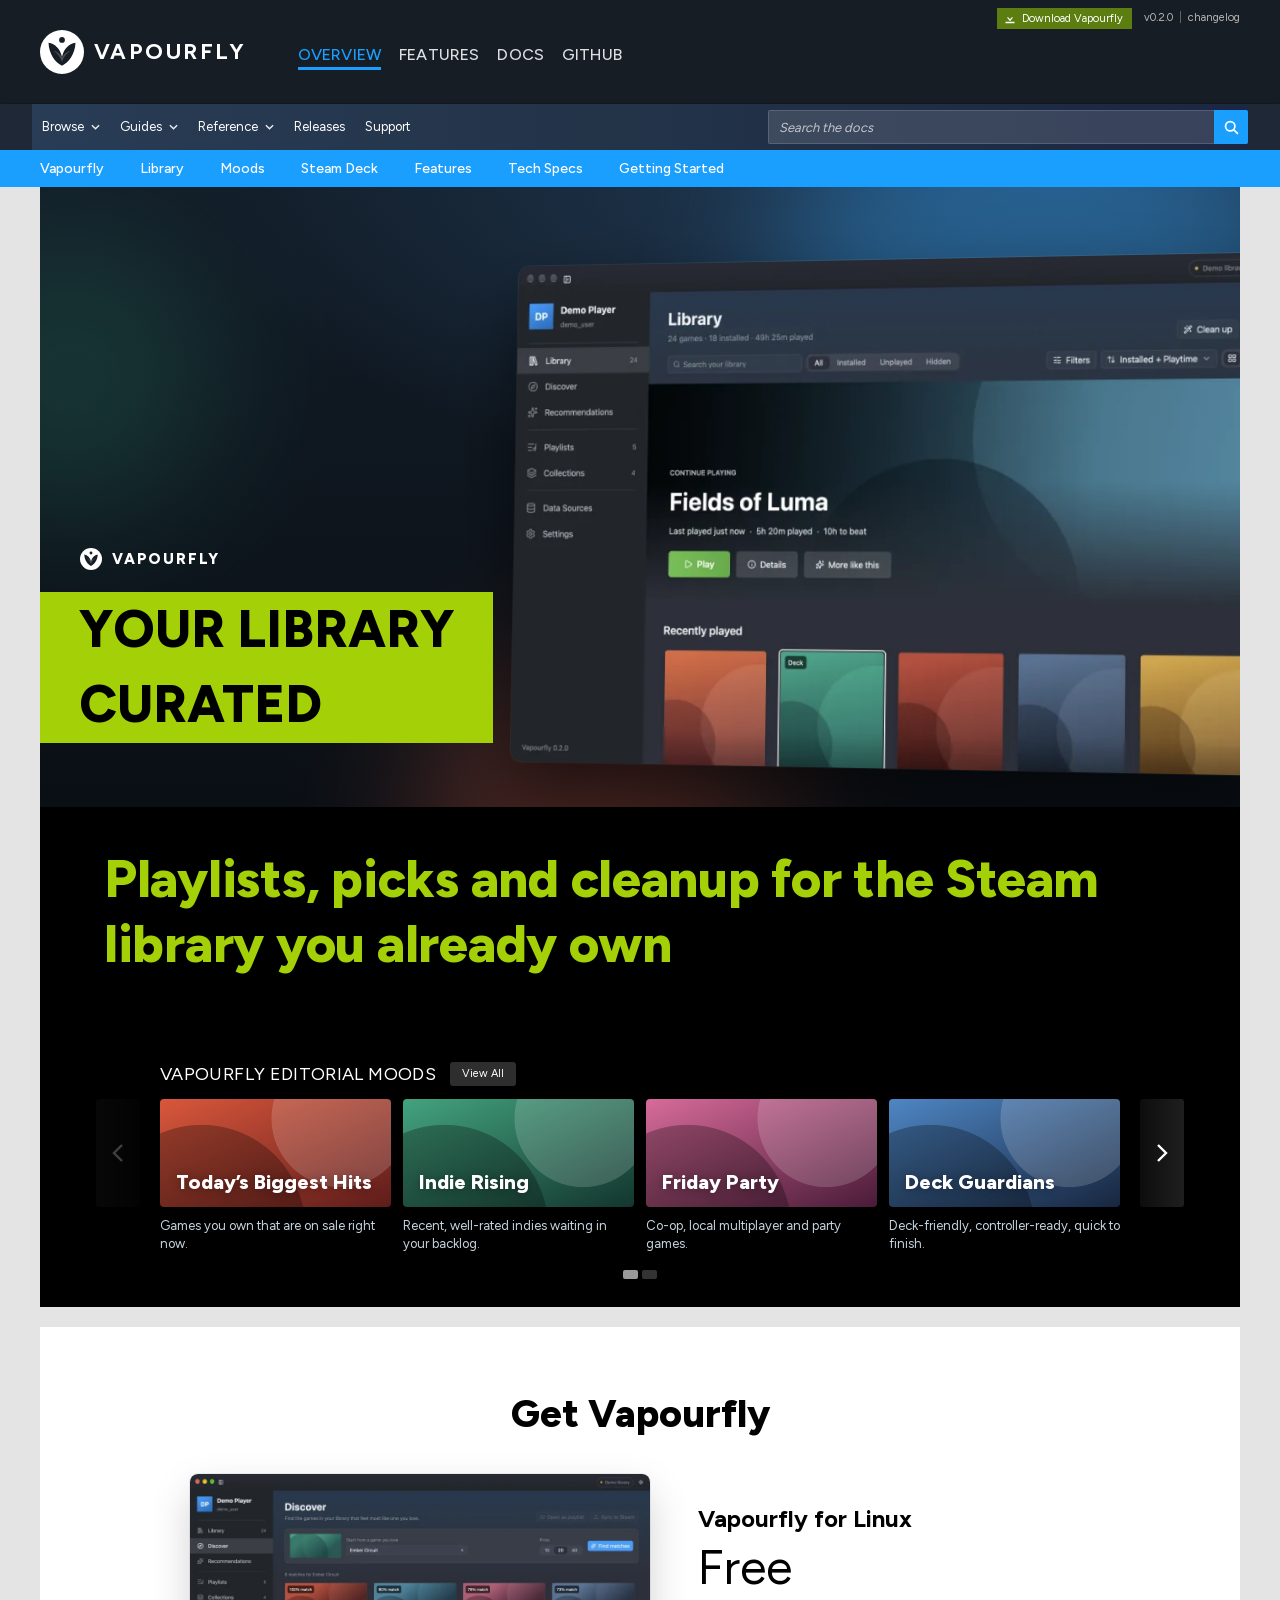
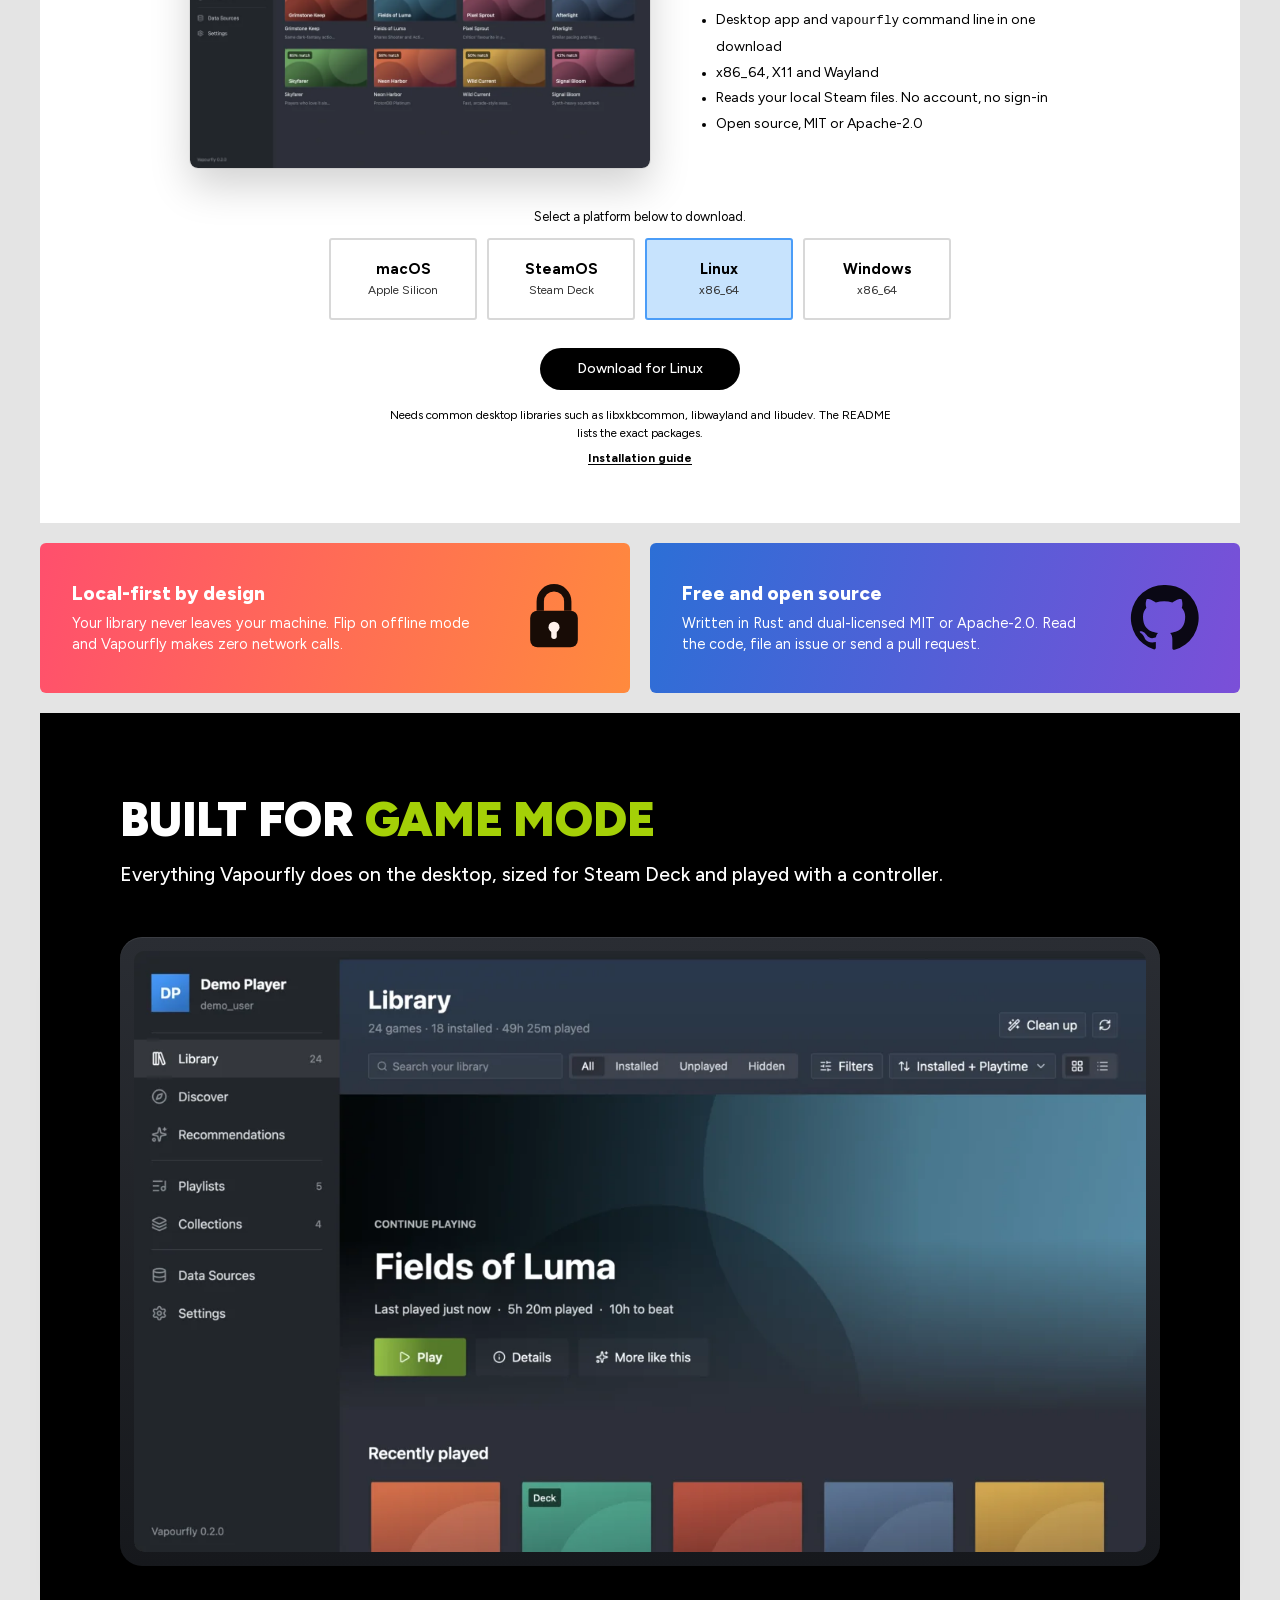
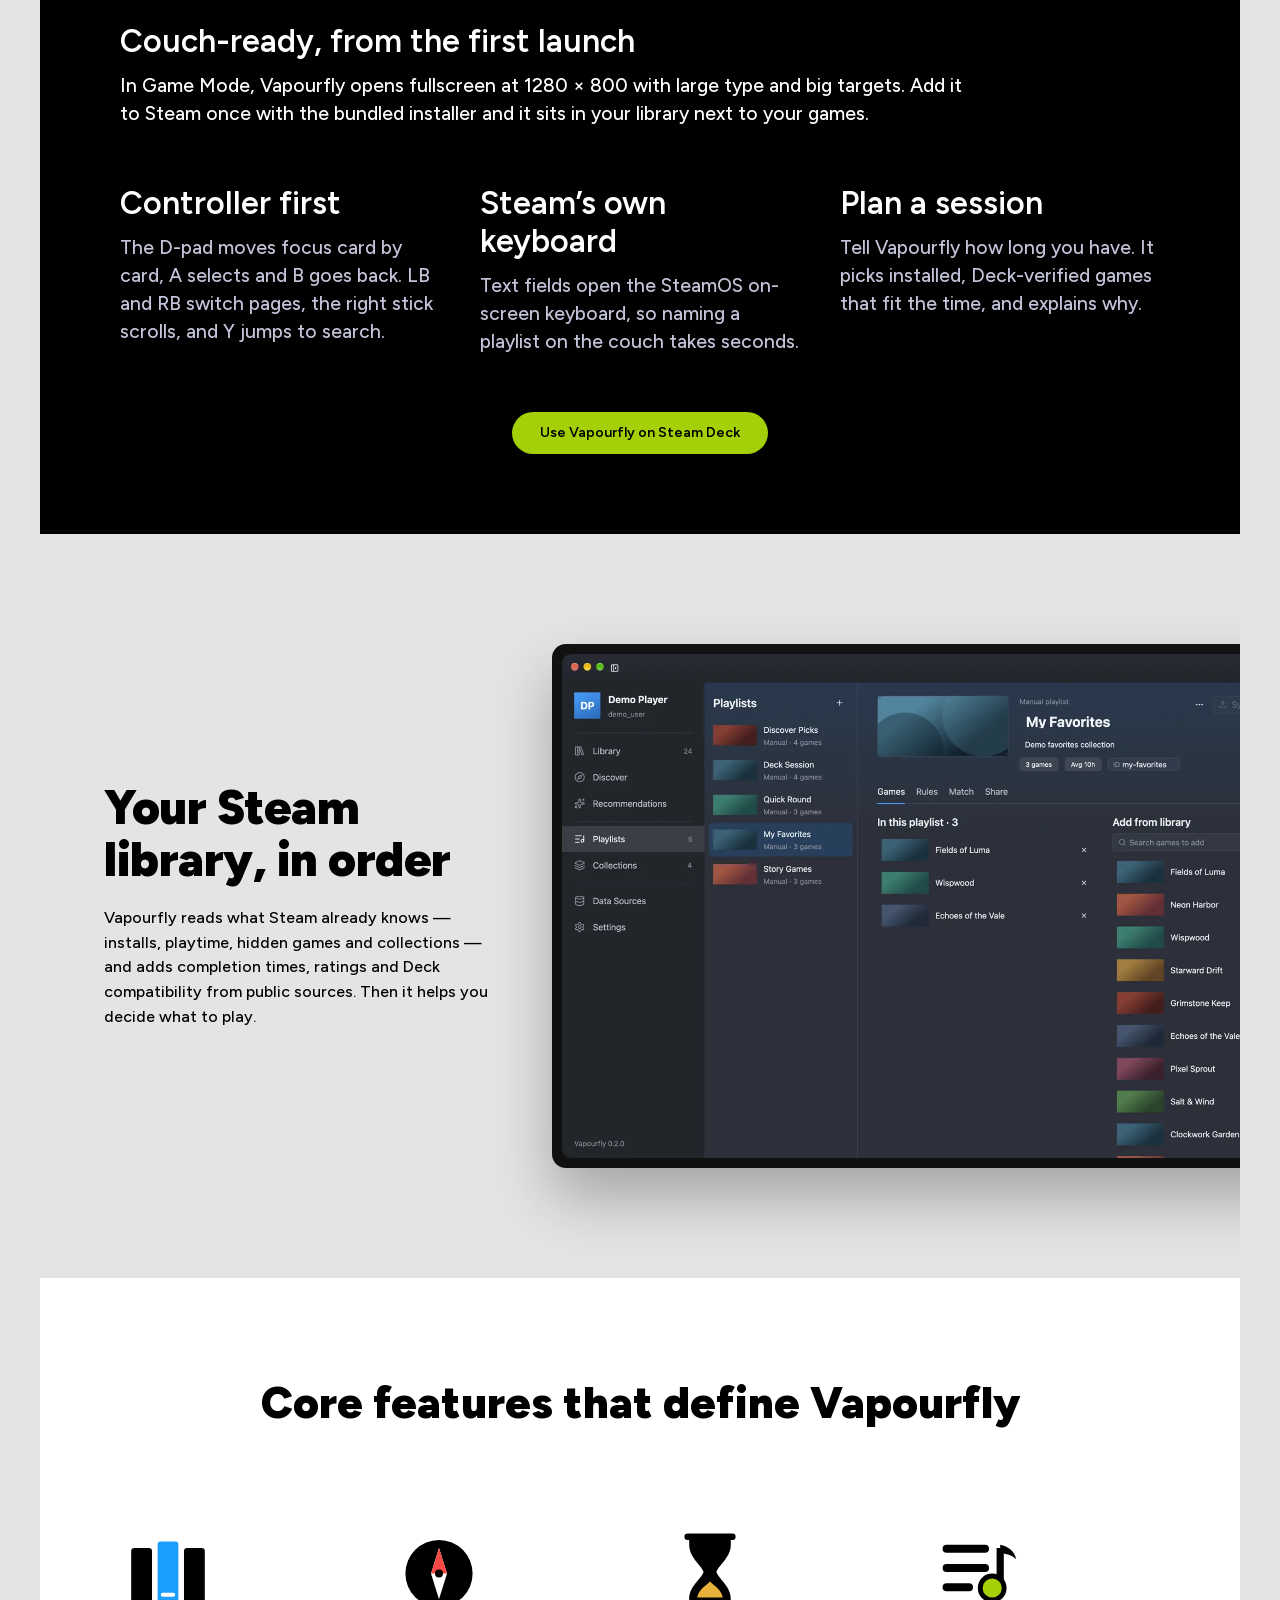
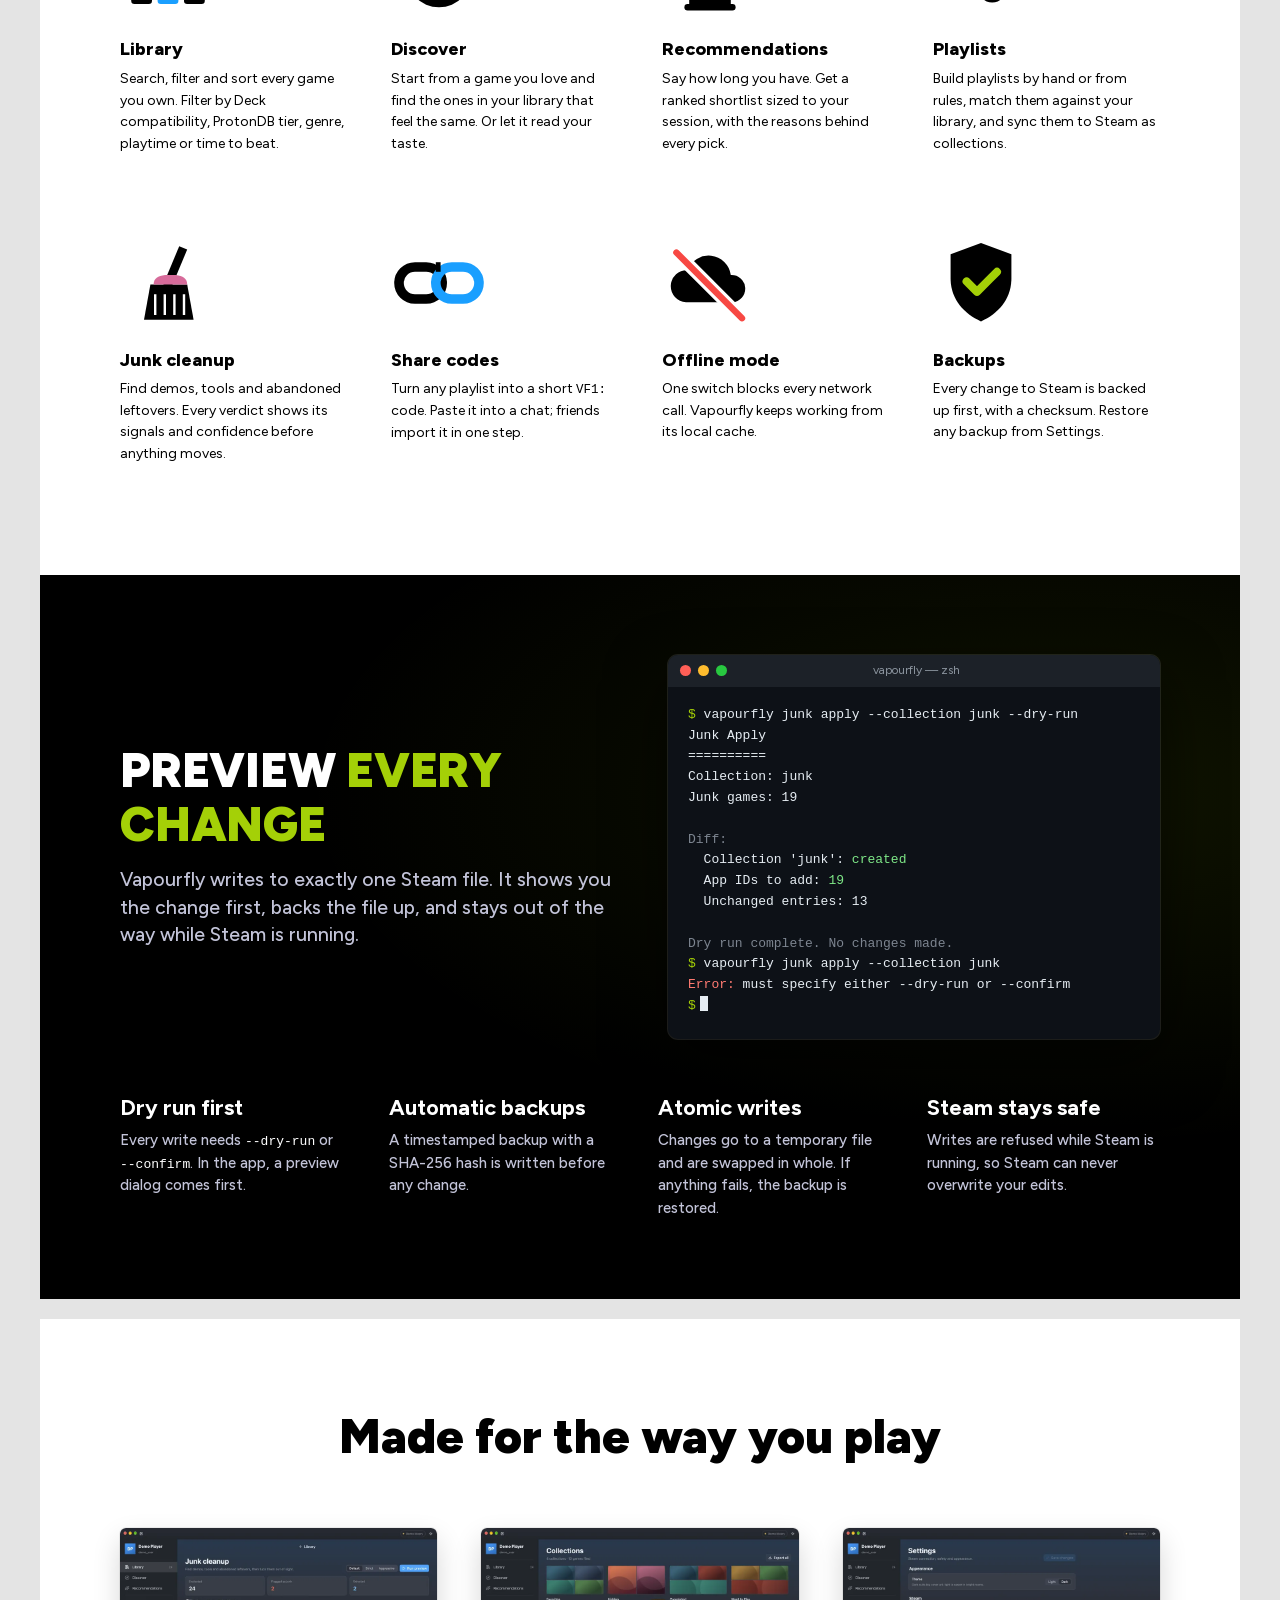
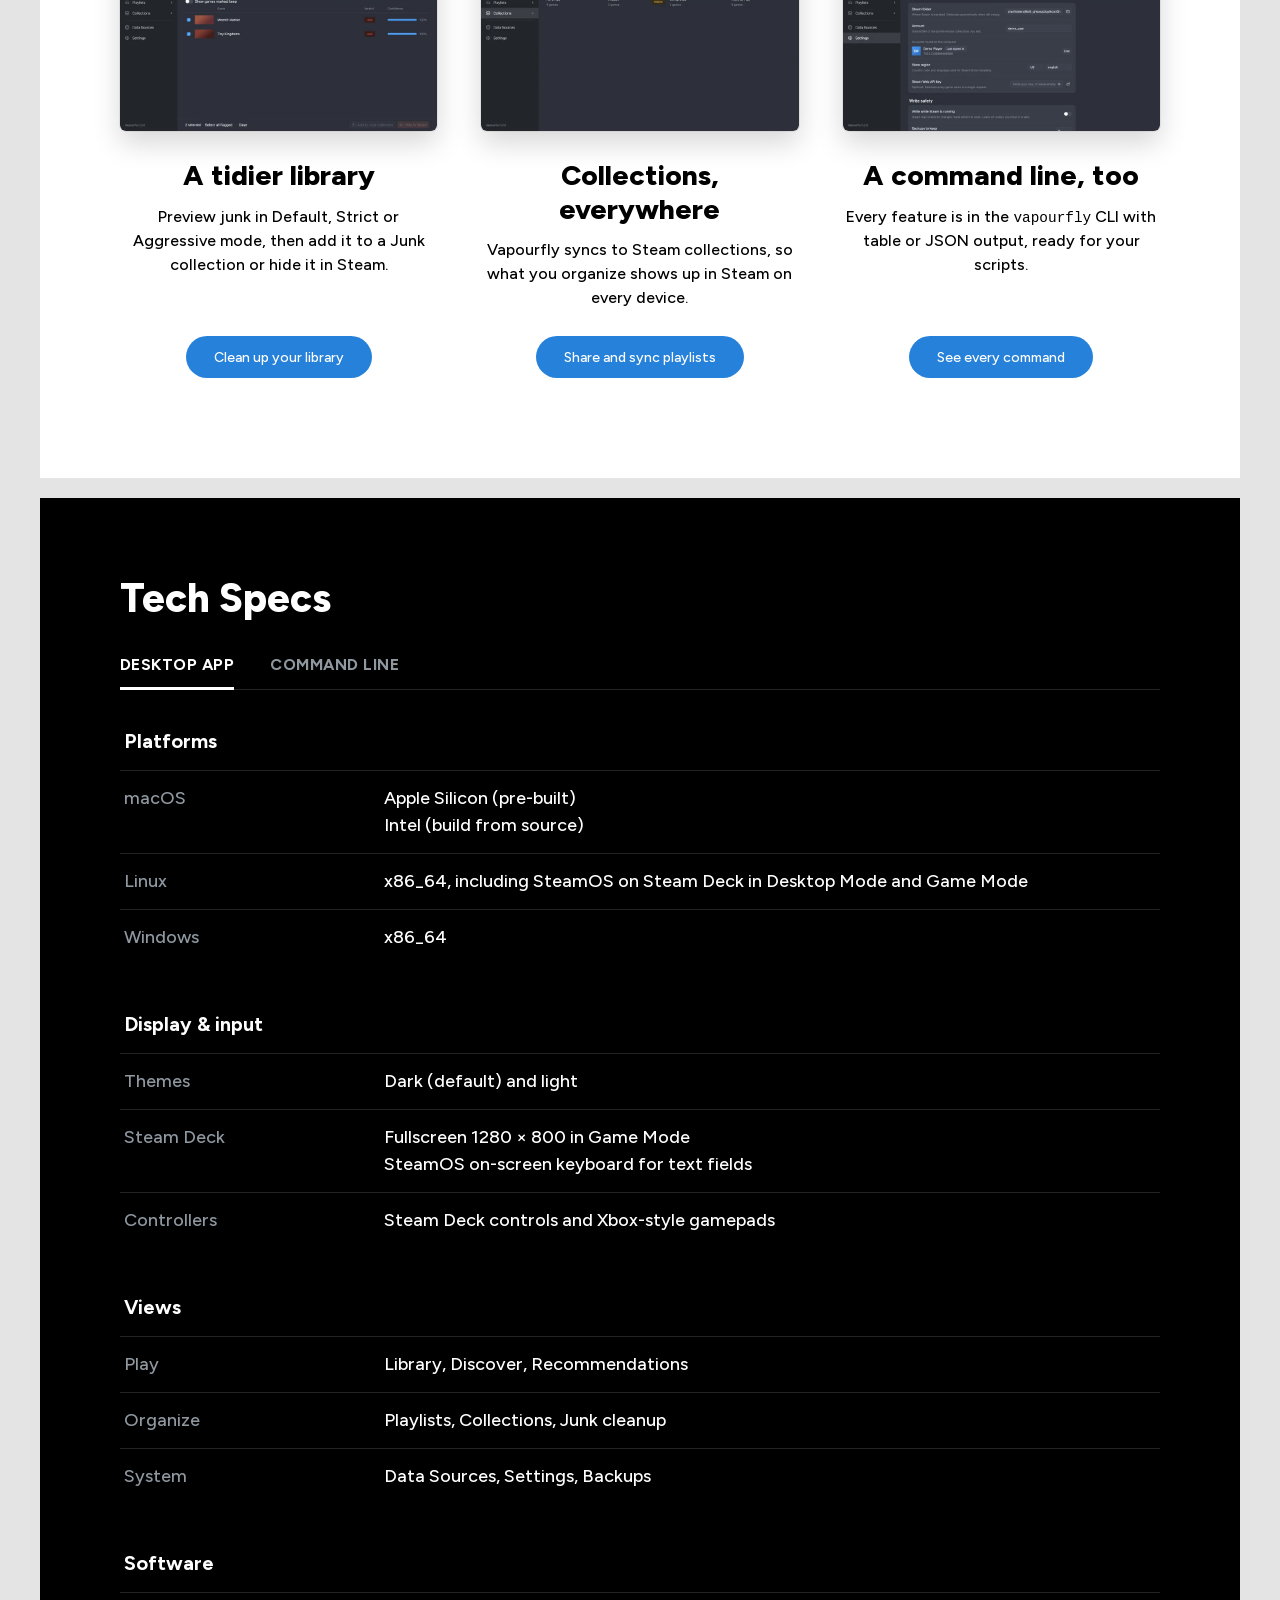
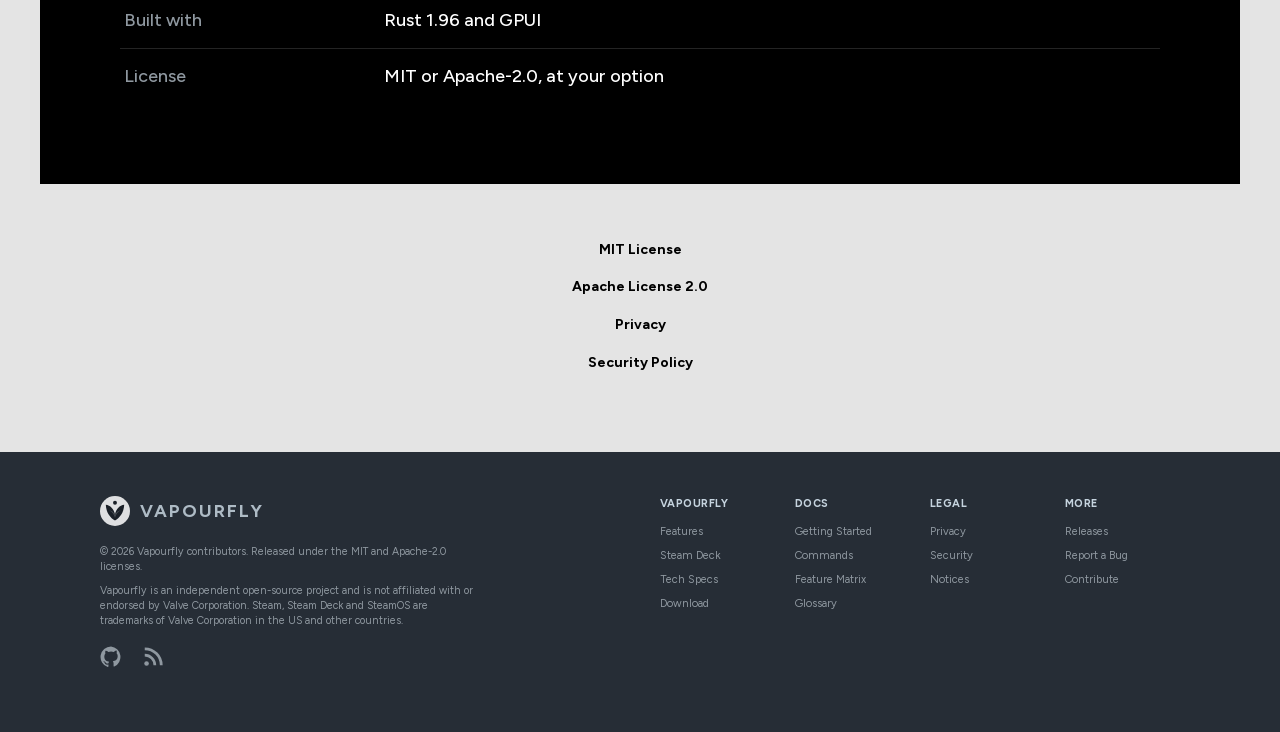
==== site/index.html @ 3752fc65 "feat(site): add GitHub Pages product website A single-page site in site/ modeled on Valve's Steam ha" ====
<!doctype html>
<html lang="en">
<head>
  <meta charset="utf-8">
  <meta name="viewport" content="width=device-width, initial-scale=1">
  <title>Vapourfly — Your Steam library, curated</title>
  <meta name="description" content="Vapourfly is a free, open-source, local-first desktop app and CLI that organizes your Steam library like playlists. Made for desktop and Steam Deck.">
  <meta name="theme-color" content="#171d25">
  <link rel="icon" href="favicon.svg" type="image/svg+xml">
  <link rel="preload" href="assets/fonts/Figtree-latin.woff2" as="font" type="font/woff2" crossorigin>
  <link rel="stylesheet" href="assets/css/site.css">
  <meta property="og:type" content="website">
  <meta property="og:title" content="Vapourfly — Your Steam library, curated">
  <meta property="og:description" content="Playlists, recommendations and junk cleanup for the Steam library you already own. Free and open source, for desktop and Steam Deck.">
  <meta property="og:image" content="https://thedavidweng.github.io/vapourfly/assets/img/og.jpg">
  <meta name="twitter:card" content="summary_large_image">
  <script defer src="assets/js/site.js"></script>
</head>
<body>
<a class="skip" href="#main">Skip to content</a>

<!-- Global header -->
<header class="gh">
  <div class="gh__inner">
    <button class="gh__menu" type="button" aria-label="Open menu" aria-expanded="false" aria-controls="mobile-menu"><span></span><span></span><span></span></button>
    <a class="gh__logo" href="./" aria-label="Vapourfly home">
      <img src="assets/img/mark.svg" alt="" width="44" height="44">
      <span class="gh__word">VAPOURFLY</span>
    </a>
    <nav class="gh__nav" aria-label="Primary">
      <a class="is-active" href="./">Overview</a>
      <a href="#features">Features</a>
      <a href="https://github.com/thedavidweng/vapourfly/tree/main/docs">Docs</a>
      <a href="https://github.com/thedavidweng/vapourfly">GitHub</a>
    </nav>
    <div class="gh__actions">
      <a class="gh__install" href="#download"><svg viewBox="0 0 16 16" aria-hidden="true"><path d="M8 1v8.6l2.8-2.8 1 1L8 12.4 4.2 7.8l1-1L8 9.6V1h0ZM2 13h12v2H2z" fill="currentColor"/></svg>Download Vapourfly</a>
      <a class="gh__link" href="https://github.com/thedavidweng/vapourfly/releases">v0.2.0</a>
      <span class="gh__sep">|</span>
      <a class="gh__link" href="https://github.com/thedavidweng/vapourfly/blob/main/CHANGELOG.md">changelog</a>
    </div>
  </div>
</header>

<div class="mobile-menu" id="mobile-menu" hidden>
  <a href="./">Overview</a>
  <a href="#features">Features</a>
  <a href="#deck">Steam Deck</a>
  <a href="#specs">Tech Specs</a>
  <a href="https://github.com/thedavidweng/vapourfly/tree/main/docs">Docs</a>
  <a href="https://github.com/thedavidweng/vapourfly">GitHub</a>
  <a class="mobile-menu__cta" href="#download">Download Vapourfly</a>
</div>

<!-- Sticky navigation: section bar + product bar -->
<div class="sn" id="sn">
  <div class="sn__inner">
    <nav class="sn__tabs" aria-label="Sections">
      <div class="sn__tab sn__tab--drop">
        <button type="button" aria-expanded="false">Browse<svg viewBox="0 0 10 6" aria-hidden="true"><path d="M1 1l4 4 4-4" fill="none" stroke="currentColor" stroke-width="1.6"/></svg></button>
        <div class="sn__menu">
          <a href="#library">Library</a>
          <a href="#moods">Editorial Moods</a>
          <a href="#features">Core features</a>
          <a href="#safety">Write safety</a>
        </div>
      </div>
      <div class="sn__tab sn__tab--drop">
        <button type="button" aria-expanded="false">Guides<svg viewBox="0 0 10 6" aria-hidden="true"><path d="M1 1l4 4 4-4" fill="none" stroke="currentColor" stroke-width="1.6"/></svg></button>
        <div class="sn__menu">
          <a href="https://github.com/thedavidweng/vapourfly/blob/main/docs/tutorials/getting-started.md">Getting started</a>
          <a href="https://github.com/thedavidweng/vapourfly/blob/main/docs/how-to/purge-junk.md">Purge junk from your library</a>
          <a href="https://github.com/thedavidweng/vapourfly/blob/main/docs/how-to/plan-deck-session.md">Plan a Deck session</a>
          <a href="https://github.com/thedavidweng/vapourfly/blob/main/docs/how-to/share-and-sync-playlists.md">Share and sync playlists</a>
          <a href="https://github.com/thedavidweng/vapourfly/blob/main/docs/how-to/work-offline.md">Work offline</a>
          <a href="https://github.com/thedavidweng/vapourfly/blob/main/docs/how-to/back-up-and-restore.md">Back up and restore</a>
        </div>
      </div>
      <div class="sn__tab sn__tab--drop">
        <button type="button" aria-expanded="false">Reference<svg viewBox="0 0 10 6" aria-hidden="true"><path d="M1 1l4 4 4-4" fill="none" stroke="currentColor" stroke-width="1.6"/></svg></button>
        <div class="sn__menu">
          <a href="https://github.com/thedavidweng/vapourfly/blob/main/docs/reference/COMMANDS.md">Command reference</a>
          <a href="https://github.com/thedavidweng/vapourfly/blob/main/docs/reference/FEATURES.md">Feature matrix</a>
          <a href="https://github.com/thedavidweng/vapourfly/blob/main/docs/reference/STEAM_FILE_SAFETY.md">Steam file safety</a>
          <a href="https://github.com/thedavidweng/vapourfly/blob/main/docs/reference/API_SOURCES.md">Data sources</a>
          <a href="https://github.com/thedavidweng/vapourfly/blob/main/docs/reference/PRIVACY.md">Privacy</a>
        </div>
      </div>
      <a class="sn__tab" href="https://github.com/thedavidweng/vapourfly/releases">Releases</a>
      <a class="sn__tab" href="https://github.com/thedavidweng/vapourfly/issues">Support</a>
    </nav>
    <form class="sn__search" role="search" action="https://github.com/search" method="get">
      <input type="hidden" name="type" value="code">
      <input class="sn__q" type="search" name="q" placeholder="Search the docs" aria-label="Search the Vapourfly docs" data-prefix="repo:thedavidweng/vapourfly path:docs ">
      <button type="submit" aria-label="Search"><svg viewBox="0 0 20 20" aria-hidden="true"><circle cx="8.5" cy="8.5" r="5.5" fill="none" stroke="currentColor" stroke-width="2"/><path d="M12.7 12.7 17 17" stroke="currentColor" stroke-width="2" stroke-linecap="round"/></svg></button>
    </form>
  </div>
  <nav class="hb" aria-label="Vapourfly">
    <div class="hb__inner">
      <a href="#top">Vapourfly</a>
      <a href="#library">Library</a>
      <a href="#moods">Moods</a>
      <a href="#deck">Steam Deck</a>
      <a href="#features">Features</a>
      <a href="#specs">Tech Specs</a>
      <a href="https://github.com/thedavidweng/vapourfly/blob/main/docs/tutorials/getting-started.md">Getting Started</a>
    </div>
  </nav>
</div>

<main id="main" class="page">

  <!-- Hero -->
  <section class="hero" id="top" aria-labelledby="hero-title">
    <div class="hero__art" aria-hidden="true">
      <span class="hero__blob hero__blob--a"></span>
      <span class="hero__blob hero__blob--b"></span>
      <span class="hero__blob hero__blob--c"></span>
    </div>
    <figure class="hero__shot">
      <img src="assets/img/desktop-library.webp" srcset="assets/img/desktop-library-960.webp 960w, assets/img/desktop-library.webp 1440w" sizes="(max-width: 900px) 100vw, 760px" width="1440" height="921" alt="The Vapourfly Library view, with a Continue playing hero and a shelf of recently played games." fetchpriority="high">
    </figure>
    <div class="hero__copy">
      <div class="hero__badge"><img src="assets/img/mark.svg" alt="" width="22" height="22">VAPOURFLY</div>
      <h1 class="hero__title" id="hero-title"><span>YOUR LIBRARY</span><span>CURATED</span></h1>
    </div>
  </section>

  <section class="band" aria-label="Summary">
    <p class="band__line">Playlists, picks and cleanup for the Steam library you already own</p>
  </section>

  <!-- Moods carousel -->
  <section class="rail" id="moods" aria-labelledby="moods-title">
    <div class="rail__head">
      <h2 class="rail__title" id="moods-title">VAPOURFLY EDITORIAL MOODS</h2>
      <a class="rail__all" href="https://github.com/thedavidweng/vapourfly/blob/main/CONTEXT.md#editorial-mood">View All</a>
    </div>
    <div class="rail__wrap">
      <button class="rail__arrow rail__arrow--prev" type="button" aria-label="Previous moods" disabled><svg viewBox="0 0 12 20" aria-hidden="true"><path d="M10 2 2 10l8 8" fill="none" stroke="currentColor" stroke-width="2.4"/></svg></button>
      <ul class="rail__track" role="list">
        <li class="mood" style="--c1:#d9573c;--c2:#5e1c1a"><div class="mood__art"><span>Today’s Biggest Hits</span></div><p>Games you own that are on sale right now.</p></li>
        <li class="mood" style="--c1:#43a37f;--c2:#13362e"><div class="mood__art"><span>Indie Rising</span></div><p>Recent, well-rated indies waiting in your backlog.</p></li>
        <li class="mood" style="--c1:#d76b9a;--c2:#4a1b38"><div class="mood__art"><span>Friday Party</span></div><p>Co-op, local multiplayer and party games.</p></li>
        <li class="mood" style="--c1:#4e86c4;--c2:#17263f"><div class="mood__art"><span>Deck Guardians</span></div><p>Deck-friendly, controller-ready, quick to finish.</p></li>
        <li class="mood" style="--c1:#d6a13b;--c2:#4d3110"><div class="mood__art"><span>Unopened Treasures</span></div><p>Highly rated games you have never launched.</p></li>
        <li class="mood" style="--c1:#7d6bd1;--c2:#241c4f"><div class="mood__art"><span>Weekend Marathon</span></div><p>Long, acclaimed adventures for a free weekend.</p></li>
        <li class="mood" style="--c1:#5fae4a;--c2:#1b3a17"><div class="mood__art"><span>Quick Round</span></div><p>Short sessions you can start and finish tonight.</p></li>
      </ul>
      <button class="rail__arrow rail__arrow--next" type="button" aria-label="Next moods"><svg viewBox="0 0 12 20" aria-hidden="true"><path d="m2 2 8 8-8 8" fill="none" stroke="currentColor" stroke-width="2.4"/></svg></button>
    </div>
    <div class="rail__dots" aria-hidden="true"></div>
  </section>

  <!-- Download / SKU -->
  <section class="sku" id="download" aria-labelledby="sku-title">
    <h2 class="sku__title" id="sku-title">Get Vapourfly</h2>
    <div class="sku__body">
      <figure class="sku__img">
        <img src="assets/img/desktop-discover-960.webp" width="960" height="614" loading="lazy" alt="The Discover view, showing games that match a seed game with match percentages.">
      </figure>
      <div class="sku__info">
        <div class="sku__name" data-sku-name>Vapourfly for macOS</div>
        <div class="sku__price">Free</div>
        <ul class="sku__list" data-sku-list>
          <li>Desktop app and <code>vapourfly</code> command line in one download</li>
          <li>Apple Silicon build; Intel Macs build from source</li>
          <li>Reads your local Steam files. No account, no sign-in</li>
          <li>Open source, MIT or Apache-2.0</li>
        </ul>
      </div>
    </div>
    <p class="sku__prompt">Select a platform below to download.</p>
    <div class="sku__opts" role="radiogroup" aria-label="Platform">
      <button class="sku__opt is-selected" type="button" role="radio" aria-checked="true" data-sku="mac"><b>macOS</b><span>Apple Silicon</span></button>
      <button class="sku__opt" type="button" role="radio" aria-checked="false" data-sku="deck"><b>SteamOS</b><span>Steam Deck</span></button>
      <button class="sku__opt" type="button" role="radio" aria-checked="false" data-sku="linux"><b>Linux</b><span>x86_64</span></button>
      <button class="sku__opt" type="button" role="radio" aria-checked="false" data-sku="win"><b>Windows</b><span>x86_64</span></button>
    </div>
    <a class="pill pill--black" data-sku-cta href="https://github.com/thedavidweng/vapourfly/releases/latest/download/vapourfly-macos-aarch64.tar.gz">Download for macOS</a>
    <p class="sku__fine" data-sku-fine>Builds are not notarized. The first time, right-click the app and choose <b>Open</b>.</p>
    <a class="sku__more" href="https://github.com/thedavidweng/vapourfly#installation">Installation guide</a>
  </section>

  <!-- Promo cards -->
  <section class="promos" aria-label="Highlights">
    <a class="promo promo--warm" href="https://github.com/thedavidweng/vapourfly/blob/main/docs/reference/PRIVACY.md">
      <div class="promo__copy">
        <h3>Local-first by design</h3>
        <p>Your library never leaves your machine. Flip on offline mode and Vapourfly makes zero network calls.</p>
      </div>
      <svg class="promo__icon" viewBox="0 0 96 96" aria-hidden="true"><rect x="22" y="40" width="52" height="40" rx="8" fill="#000"/><path d="M33 40V30a15 15 0 0 1 30 0v10" fill="none" stroke="#000" stroke-width="8"/><circle cx="48" cy="58" r="6" fill="#fff"/><rect x="45" y="60" width="6" height="11" rx="3" fill="#fff"/></svg>
    </a>
    <a class="promo promo--cool" href="https://github.com/thedavidweng/vapourfly">
      <div class="promo__copy">
        <h3>Free and open source</h3>
        <p>Written in Rust and dual-licensed MIT or Apache-2.0. Read the code, file an issue or send a pull request.</p>
      </div>
      <svg class="promo__icon" viewBox="0 0 96 96" aria-hidden="true"><path fill="#000" d="M48 12a36 36 0 0 0-11.4 70.2c1.8.3 2.5-.8 2.5-1.7v-6.3c-10 2.2-12.2-4.3-12.2-4.3-1.6-4.2-4-5.3-4-5.3-3.3-2.2.2-2.2.2-2.2 3.6.3 5.5 3.7 5.5 3.7 3.2 5.5 8.5 3.9 10.6 3 .3-2.3 1.3-3.9 2.3-4.8-8-.9-16.4-4-16.4-17.8 0-3.9 1.4-7.1 3.7-9.7-.4-.9-1.6-4.6.4-9.5 0 0 3-1 9.9 3.7a34 34 0 0 1 18 0c6.9-4.7 9.9-3.7 9.9-3.7 2 4.9.7 8.6.4 9.5 2.3 2.6 3.7 5.8 3.7 9.7 0 13.9-8.4 16.9-16.4 17.8 1.3 1.1 2.4 3.3 2.4 6.7v9.9c0 1 .6 2.1 2.5 1.7A36 36 0 0 0 48 12Z"/></svg>
    </a>
  </section>

  <!-- Steam Deck -->
  <section class="dark deck" id="deck" aria-labelledby="deck-title">
    <h2 class="dark__title" id="deck-title">BUILT FOR <em>GAME MODE</em></h2>
    <p class="dark__sub">Everything Vapourfly does on the desktop, sized for Steam Deck and played with a controller.</p>
    <figure class="deck__screen">
      <img src="assets/img/deck-library.webp" width="1280" height="760" loading="lazy" alt="Vapourfly running at Steam Deck resolution, showing the Library view.">
    </figure>
    <div class="deck__lead">
      <h3>Couch-ready, from the first launch</h3>
      <p>In Game Mode, Vapourfly opens fullscreen at 1280&nbsp;×&nbsp;800 with large type and big targets. Add it to Steam once with the bundled installer and it sits in your library next to your games.</p>
    </div>
    <div class="deck__cols">
      <div>
        <h3>Controller first</h3>
        <p>The D-pad moves focus card by card, A selects and B goes back. LB and RB switch pages, the right stick scrolls, and Y jumps to search.</p>
      </div>
      <div>
        <h3>Steam’s own keyboard</h3>
        <p>Text fields open the SteamOS on-screen keyboard, so naming a playlist on the couch takes seconds.</p>
      </div>
      <div>
        <h3>Plan a session</h3>
        <p>Tell Vapourfly how long you have. It picks installed, Deck-verified games that fit the time, and explains why.</p>
      </div>
    </div>
    <div class="dark__cta"><a class="pill pill--accent" href="https://github.com/thedavidweng/vapourfly/blob/main/docs/how-to/use-on-steam-deck.md">Use Vapourfly on Steam Deck</a></div>
  </section>

  <!-- Library split -->
  <section class="split" id="library" aria-labelledby="library-title">
    <div class="split__copy">
      <h2 id="library-title">Your Steam library, in order</h2>
      <p>Vapourfly reads what Steam already knows — installs, playtime, hidden games and collections — and adds completion times, ratings and Deck compatibility from public sources. Then it helps you decide what to play.</p>
    </div>
    <div class="split__screen">
      <img src="assets/img/desktop-playlists.webp" width="1440" height="921" loading="lazy" alt="The Playlists editor, with games in a playlist and a list of library games to add.">
    </div>
  </section>

  <!-- Core features -->
  <section class="core" id="features" aria-labelledby="core-title">
    <h2 class="core__title" id="core-title">Core features that define Vapourfly</h2>
    <div class="core__grid">
      <article>
        <svg viewBox="0 0 120 120" aria-hidden="true"><rect x="14" y="30" width="26" height="70" rx="4" fill="#000"/><rect x="47" y="22" width="26" height="78" rx="4" fill="#1a9fff"/><rect x="80" y="30" width="26" height="70" rx="4" fill="#000"/><rect x="51" y="86" width="18" height="5" rx="2.5" fill="#fff"/></svg>
        <h3>Library</h3>
        <p>Search, filter and sort every game you own. Filter by Deck compatibility, ProtonDB tier, genre, playtime or time to beat.</p>
      </article>
      <article>
        <svg viewBox="0 0 120 120" aria-hidden="true"><circle cx="60" cy="62" r="42" fill="#000"/><path d="M60 30 70 62 60 94 50 62Z" fill="#fff"/><path d="M60 30 70 62H50Z" fill="#f74843"/><circle cx="60" cy="62" r="5" fill="#000"/></svg>
        <h3>Discover</h3>
        <p>Start from a game you love and find the ones in your library that feel the same. Or let it read your taste.</p>
      </article>
      <article>
        <svg viewBox="0 0 120 120" aria-hidden="true"><path d="M34 18h52v8c0 16-14 24-18 34 4 10 18 18 18 34v8H34v-8c0-16 14-24 18-34-4-10-18-18-18-34Z" fill="#000"/><path d="M44 92c2-10 10-14 16-20 6 6 14 10 16 20Z" fill="#e8b23a"/><rect x="28" y="12" width="64" height="8" rx="4" fill="#000"/><rect x="28" y="100" width="64" height="8" rx="4" fill="#000"/></svg>
        <h3>Recommendations</h3>
        <p>Say how long you have. Get a ranked shortlist sized to your session, with the reasons behind every pick.</p>
      </article>
      <article>
        <svg viewBox="0 0 120 120" aria-hidden="true"><rect x="12" y="26" width="58" height="10" rx="5" fill="#000"/><rect x="12" y="50" width="58" height="10" rx="5" fill="#000"/><rect x="12" y="74" width="38" height="10" rx="5" fill="#000"/><path d="M84 30v46" stroke="#000" stroke-width="9"/><path d="M84 26c10 2 18 8 20 18-6-5-12-7-20-7Z" fill="#000"/><circle cx="74" cy="80" r="15" fill="#a4d007"/><circle cx="74" cy="80" r="15" fill="none" stroke="#000" stroke-width="6"/></svg>
        <h3>Playlists</h3>
        <p>Build playlists by hand or from rules, match them against your library, and sync them to Steam as collections.</p>
      </article>
      <article>
        <svg viewBox="0 0 120 120" aria-hidden="true"><path d="M74 14 84 18 64 66 54 62Z" fill="#000"/><path d="M38 62h46l8 44H30Z" fill="#000"/><path d="M42 62c0-8 6-12 18-12h6c12 0 18 4 18 12Z" fill="#d76b9a"/><path d="M44 74v26M56 74v26M68 74v26M80 74v26" stroke="#fff" stroke-width="3"/></svg>
        <h3>Junk cleanup</h3>
        <p>Find demos, tools and abandoned leftovers. Every verdict shows its signals and confidence before anything moves.</p>
      </article>
      <article>
        <svg viewBox="0 0 120 120" aria-hidden="true"><rect x="10" y="40" width="54" height="40" rx="20" fill="none" stroke="#000" stroke-width="12"/><rect x="56" y="40" width="54" height="40" rx="20" fill="none" stroke="#1a9fff" stroke-width="12"/><path d="M62 40h-6a20 20 0 0 1 0 0" stroke="#000" stroke-width="12"/></svg>
        <h3>Share codes</h3>
        <p>Turn any playlist into a short <code>VF1:</code> code. Paste it into a chat; friends import it in one step.</p>
      </article>
      <article>
        <svg viewBox="0 0 120 120" aria-hidden="true"><path d="M30 84a20 20 0 0 1 2-40 28 28 0 0 1 54 6 17 17 0 0 1 2 34Z" fill="#000"/><path d="M18 22 100 104" stroke="#fff" stroke-width="16"/><path d="M18 22 100 104" stroke="#f74843" stroke-width="8" stroke-linecap="round"/></svg>
        <h3>Offline mode</h3>
        <p>One switch blocks every network call. Vapourfly keeps working from its local cache.</p>
      </article>
      <article>
        <svg viewBox="0 0 120 120" aria-hidden="true"><path d="M60 10 98 24v30c0 26-16 44-38 54-22-10-38-28-38-54V24Z" fill="#000"/><path d="M42 58 55 71 80 46" fill="none" stroke="#a4d007" stroke-width="10" stroke-linecap="round" stroke-linejoin="round"/></svg>
        <h3>Backups</h3>
        <p>Every change to Steam is backed up first, with a checksum. Restore any backup from Settings.</p>
      </article>
    </div>
  </section>

  <!-- Safety -->
  <section class="dark safety" id="safety" aria-labelledby="safety-title">
    <div class="safety__copy">
      <h2 class="dark__title" id="safety-title">PREVIEW <em>EVERY CHANGE</em></h2>
      <p class="dark__sub">Vapourfly writes to exactly one Steam file. It shows you the change first, backs the file up, and stays out of the way while Steam is running.</p>
    </div>
    <div class="term" role="img" aria-label="A terminal showing a dry-run preview of adding 19 junk games to a Steam collection, then an error when neither --dry-run nor --confirm is given.">
      <div class="term__bar"><i></i><i></i><i></i><span>vapourfly — zsh</span></div>
<pre class="term__body"><span class="t-p">$</span> vapourfly junk apply --collection junk --dry-run
Junk Apply
==========
Collection: junk
Junk games: 19

<span class="t-d">Diff:</span>
  Collection 'junk': <span class="t-a">created</span>
  App IDs to add: <span class="t-a">19</span>
  Unchanged entries: 13

<span class="t-d">Dry run complete. No changes made.</span>
<span class="t-p">$</span> vapourfly junk apply --collection junk
<span class="t-w">Error:</span> must specify either --dry-run or --confirm
<span class="t-p">$</span><span class="term__cursor"></span></pre>
    </div>
    <div class="safety__cols">
      <div><h3>Dry run first</h3><p>Every write needs <code>--dry-run</code> or <code>--confirm</code>. In the app, a preview dialog comes first.</p></div>
      <div><h3>Automatic backups</h3><p>A timestamped backup with a SHA-256 hash is written before any change.</p></div>
      <div><h3>Atomic writes</h3><p>Changes go to a temporary file and are swapped in whole. If anything fails, the backup is restored.</p></div>
      <div><h3>Steam stays safe</h3><p>Writes are refused while Steam is running, so Steam can never overwrite your edits.</p></div>
    </div>
  </section>

  <!-- Feature trio -->
  <section class="trio" aria-labelledby="trio-title">
    <h2 class="trio__title" id="trio-title">Made for the way you play</h2>
    <div class="trio__grid">
      <div class="trio__item">
        <img src="assets/img/desktop-junk-960.webp" width="960" height="614" loading="lazy" alt="Junk cleanup, with flagged games and their confidence.">
        <h3>A tidier library</h3>
        <p>Preview junk in Default, Strict or Aggressive mode, then add it to a Junk collection or hide it in Steam.</p>
        <a class="pill pill--blue" href="https://github.com/thedavidweng/vapourfly/blob/main/docs/how-to/purge-junk.md">Clean up your library</a>
      </div>
      <div class="trio__item">
        <img src="assets/img/desktop-collections-960.webp" width="960" height="614" loading="lazy" alt="Steam collections shown as cover collages.">
        <h3>Collections, everywhere</h3>
        <p>Vapourfly syncs to Steam collections, so what you organize shows up in Steam on every device.</p>
        <a class="pill pill--blue" href="https://github.com/thedavidweng/vapourfly/blob/main/docs/how-to/share-and-sync-playlists.md">Share and sync playlists</a>
      </div>
      <div class="trio__item">
        <img src="assets/img/desktop-settings-960.webp" width="960" height="614" loading="lazy" alt="Settings, with appearance, Steam folder and account options.">
        <h3>A command line, too</h3>
        <p>Every feature is in the <code>vapourfly</code> CLI with table or JSON output, ready for your scripts.</p>
        <a class="pill pill--blue" href="https://github.com/thedavidweng/vapourfly/blob/main/docs/reference/COMMANDS.md">See every command</a>
      </div>
    </div>
  </section>

  <!-- Tech specs -->
  <section class="specs" id="specs" aria-labelledby="specs-title">
    <h2 class="specs__title" id="specs-title">Tech Specs</h2>
    <div class="specs__tabs" role="tablist" aria-label="Edition">
      <button type="button" role="tab" id="tab-app" aria-controls="panel-app" aria-selected="true">DESKTOP APP</button>
      <button type="button" role="tab" id="tab-cli" aria-controls="panel-cli" aria-selected="false" tabindex="-1">COMMAND LINE</button>
    </div>

    <div class="specs__panel" id="panel-app" role="tabpanel" aria-labelledby="tab-app">
      <table>
        <tbody>
          <tr class="specs__group"><th colspan="2" scope="colgroup">Platforms</th></tr>
          <tr><th scope="row">macOS</th><td>Apple Silicon (pre-built)<br>Intel (build from source)</td></tr>
          <tr><th scope="row">Linux</th><td>x86_64, including SteamOS on Steam Deck in Desktop Mode and Game Mode</td></tr>
          <tr><th scope="row">Windows</th><td>x86_64</td></tr>
          <tr class="specs__group"><th colspan="2" scope="colgroup">Display &amp; input</th></tr>
          <tr><th scope="row">Themes</th><td>Dark (default) and light</td></tr>
          <tr><th scope="row">Steam Deck</th><td>Fullscreen 1280 × 800 in Game Mode<br>SteamOS on-screen keyboard for text fields</td></tr>
          <tr><th scope="row">Controllers</th><td>Steam Deck controls and Xbox-style gamepads</td></tr>
          <tr class="specs__group"><th colspan="2" scope="colgroup">Views</th></tr>
          <tr><th scope="row">Play</th><td>Library, Discover, Recommendations</td></tr>
          <tr><th scope="row">Organize</th><td>Playlists, Collections, Junk cleanup</td></tr>
          <tr><th scope="row">System</th><td>Data Sources, Settings, Backups</td></tr>
          <tr class="specs__group"><th colspan="2" scope="colgroup">Software</th></tr>
          <tr><th scope="row">Built with</th><td>Rust 1.96 and GPUI</td></tr>
          <tr><th scope="row">License</th><td>MIT or Apache-2.0, at your option</td></tr>
        </tbody>
      </table>
    </div>

    <div class="specs__panel" id="panel-cli" role="tabpanel" aria-labelledby="tab-cli" hidden>
      <table>
        <tbody>
          <tr class="specs__group"><th colspan="2" scope="colgroup">Commands</th></tr>
          <tr><th scope="row">Setup</th><td><code>doctor</code>, <code>accounts list</code>, <code>settings</code></td></tr>
          <tr><th scope="row">Library</th><td><code>scan</code>, <code>collections</code>, <code>junk</code>, <code>recommend</code></td></tr>
          <tr><th scope="row">Playlists</th><td><code>playlist create | import | export | share | match | discover</code><br><code>sync collection</code></td></tr>
          <tr><th scope="row">Maintenance</th><td><code>cache refresh</code>, <code>sources status</code>, <code>backup list | restore</code>, <code>diagnostics export</code></td></tr>
          <tr class="specs__group"><th colspan="2" scope="colgroup">Output</th></tr>
          <tr><th scope="row">Formats</th><td>Table or JSON</td></tr>
          <tr><th scope="row">Playlists</th><td><code>vapourfly.playlist.v1</code> JSON and <code>VF1:</code> share codes</td></tr>
          <tr class="specs__group"><th colspan="2" scope="colgroup">Data sources</th></tr>
          <tr><th scope="row">No key needed</th><td>Steam Store, ProtonDB, PCGamingWiki, HowLongToBeat</td></tr>
          <tr><th scope="row">Optional keys</th><td>IGDB, RAWG, Steam Web API</td></tr>
          <tr class="specs__group"><th colspan="2" scope="colgroup">Safety</th></tr>
          <tr><th scope="row">Writes</th><td><code>--dry-run</code> or <code>--confirm</code> required</td></tr>
          <tr><th scope="row">Backups</th><td>Timestamped, SHA-256 checked, last 5 kept by default</td></tr>
          <tr><th scope="row">Network</th><td><code>--offline</code> blocks every request</td></tr>
        </tbody>
      </table>
    </div>
  </section>

  <nav class="legal" aria-label="Legal">
    <a href="https://github.com/thedavidweng/vapourfly/blob/main/LICENSE-MIT">MIT License</a>
    <a href="https://github.com/thedavidweng/vapourfly/blob/main/LICENSE-APACHE">Apache License 2.0</a>
    <a href="https://github.com/thedavidweng/vapourfly/blob/main/docs/reference/PRIVACY.md">Privacy</a>
    <a href="https://github.com/thedavidweng/vapourfly/blob/main/SECURITY.md">Security Policy</a>
  </nav>
</main>

<footer class="ft">
  <div class="ft__inner">
    <div class="ft__brand">
      <a class="ft__logo" href="./" aria-label="Vapourfly home"><img src="assets/img/mark.svg" alt="" width="30" height="30"><span>VAPOURFLY</span></a>
      <p>© 2026 Vapourfly contributors. Released under the MIT and Apache-2.0 licenses.</p>
      <p>Vapourfly is an independent open-source project and is not affiliated with or endorsed by Valve Corporation. Steam, Steam Deck and SteamOS are trademarks of Valve Corporation in the US and other countries.</p>
      <div class="ft__social">
        <a href="https://github.com/thedavidweng/vapourfly" aria-label="Vapourfly on GitHub"><svg viewBox="0 0 24 24" aria-hidden="true"><path fill="currentColor" d="M12 .5a11.5 11.5 0 0 0-3.6 22.4c.6.1.8-.3.8-.6v-2c-3.2.7-3.9-1.4-3.9-1.4-.5-1.3-1.3-1.7-1.3-1.7-1-.7.1-.7.1-.7 1.2.1 1.8 1.2 1.8 1.2 1 1.8 2.7 1.3 3.4 1 .1-.8.4-1.3.7-1.6-2.6-.3-5.3-1.3-5.3-5.7 0-1.3.5-2.3 1.2-3.1-.1-.3-.5-1.5.1-3 0 0 1-.3 3.2 1.2a11 11 0 0 1 5.8 0C17 4.5 18 4.8 18 4.8c.6 1.6.2 2.8.1 3 .8.8 1.2 1.9 1.2 3.1 0 4.4-2.7 5.4-5.3 5.7.4.4.8 1.1.8 2.1v3.1c0 .3.2.7.8.6A11.5 11.5 0 0 0 12 .5Z"/></svg></a>
        <a href="https://github.com/thedavidweng/vapourfly/releases.atom" aria-label="Release feed"><svg viewBox="0 0 24 24" aria-hidden="true"><circle cx="5" cy="19" r="2.5" fill="currentColor"/><path d="M3 10a11 11 0 0 1 11 11M3 3a18 18 0 0 1 18 18" fill="none" stroke="currentColor" stroke-width="3"/></svg></a>
      </div>
    </div>
    <div class="ft__cols">
      <div><h4>VAPOURFLY</h4><a href="#features">Features</a><a href="#deck">Steam Deck</a><a href="#specs">Tech Specs</a><a href="#download">Download</a></div>
      <div><h4>DOCS</h4><a href="https://github.com/thedavidweng/vapourfly/blob/main/docs/tutorials/getting-started.md">Getting Started</a><a href="https://github.com/thedavidweng/vapourfly/blob/main/docs/reference/COMMANDS.md">Commands</a><a href="https://github.com/thedavidweng/vapourfly/blob/main/docs/reference/FEATURES.md">Feature Matrix</a><a href="https://github.com/thedavidweng/vapourfly/blob/main/CONTEXT.md">Glossary</a></div>
      <div><h4>LEGAL</h4><a href="https://github.com/thedavidweng/vapourfly/blob/main/docs/reference/PRIVACY.md">Privacy</a><a href="https://github.com/thedavidweng/vapourfly/blob/main/SECURITY.md">Security</a><a href="https://github.com/thedavidweng/vapourfly/blob/main/THIRD_PARTY_NOTICES.md">Notices</a></div>
      <div><h4>MORE</h4><a href="https://github.com/thedavidweng/vapourfly/releases">Releases</a><a href="https://github.com/thedavidweng/vapourfly/issues">Report a Bug</a><a href="https://github.com/thedavidweng/vapourfly/blob/main/CONTRIBUTING.md">Contribute</a></div>
    </div>
  </div>
</footer>
</body>
</html>
---- site/assets/css/site.css ----
/* Vapourfly — product page */

@font-face {
  font-family: "Figtree";
  font-style: normal;
  font-weight: 300 900;
  font-display: swap;
  src: url("../fonts/Figtree-latin.woff2") format("woff2");
}

:root {
  --font: "Figtree", "Motiva Sans", "Helvetica Neue", Arial, sans-serif;
  --mono: ui-monospace, "SF Mono", "JetBrains Mono", Menlo, Consolas, monospace;

  --page: #e4e4e4;
  --header: #171d25;
  --storenav: #1f2837;
  --hardware: #1a9fff;
  --footer: #262d36;

  --accent: #a4d007;
  --accent-hi: #b9e81d;
  --coral: #f74843;
  --blue: #2681da;
  --blue-hi: #3d95ea;

  --ink: #000;
  --muted-on-dark: #c3c4d9;
  --chrome-text: #dcdedf;
  --chrome-dim: #b8b6b4;
  --steam-text: #c6d4df;
  --steam-dim: #8f98a0;

  --content: 1200px;
  --nav-h: 46px;
  --hb-h: 37px;
}

*,
*::before,
*::after { box-sizing: border-box; }

html {
  scroll-behavior: smooth;
  scroll-padding-top: calc(var(--nav-h) + var(--hb-h) + 8px);
  -webkit-text-size-adjust: 100%;
}

body {
  margin: 0;
  background: var(--page);
  color: var(--ink);
  font: 400 14px/1.4 var(--font);
  -webkit-font-smoothing: antialiased;
  -moz-osx-font-smoothing: grayscale;
  text-rendering: optimizeLegibility;
}

img, svg { display: block; max-width: 100%; }
a { color: inherit; text-decoration: none; }
button { font: inherit; color: inherit; cursor: pointer; }
h1, h2, h3, h4, p, figure, ul { margin: 0; }
code { font-family: var(--mono); font-size: .9em; }

.skip {
  position: absolute; left: 12px; top: -48px; z-index: 100;
  padding: 10px 16px; background: #fff; color: #000; border-radius: 4px; font-weight: 700;
}
.skip:focus { top: 12px; }

:focus-visible { outline: 2px solid var(--hardware); outline-offset: 2px; }

/* ───────────────────────── Global header ───────────────────────── */

.gh { background: var(--header); padding: 0 16px; }
.gh__inner {
  position: relative;
  display: flex; align-items: center;
  max-width: var(--content); height: 104px; margin: 0 auto;
}
.gh__logo { display: flex; align-items: center; gap: 10px; margin-right: 44px; flex: none; }
.gh__logo img { width: 44px; height: 44px; }
.gh__word { color: #fff; font-size: 22px; font-weight: 700; letter-spacing: .11em; line-height: 1; }

.gh__nav { display: flex; align-self: stretch; }
.gh__nav a {
  position: relative;
  display: flex; align-items: center;
  padding: 7px 7px 0; margin-right: 4px;
  color: var(--chrome-text);
  font-size: 16px; font-weight: 500; letter-spacing: .01em; text-transform: uppercase;
  transition: color .15s ease;
}
.gh__nav a:hover { color: #fff; }
.gh__nav a.is-active { color: var(--hardware); }
.gh__nav a.is-active::after {
  content: ""; position: absolute; left: 7px; right: 7px; top: calc(50% + 15px);
  height: 3px; background: var(--hardware);
}

.gh__actions {
  position: absolute; top: 6px; right: 0;
  display: flex; align-items: center; gap: 6px;
  font-size: 11px; line-height: 24px; color: var(--chrome-dim);
}
.gh__install {
  display: inline-flex; align-items: center; gap: 6px;
  height: 21px; padding: 0 9px 0 7px; margin-right: 6px;
  background: #5c7e10; color: #fff; line-height: 21px;
  transition: background .15s ease;
}
.gh__install svg { width: 12px; height: 12px; }
.gh__install:hover { background: #6a9314; }
.gh__link:hover { color: #fff; }
.gh__sep { color: #6b6a68; }

.gh__menu { display: none; }

/* ─────────────────── Sticky store nav + product bar ─────────────────── */

.sn {
  position: sticky; top: 0; z-index: 50;
  transition: transform .25s ease;
}
.sn.is-tucked { transform: translateY(calc(-1 * var(--nav-h))); }

.sn__inner {
  display: flex; align-items: center; justify-content: space-between; gap: 24px;
  height: var(--nav-h); padding: 0 max(16px, calc((100% - 1216px) / 2));
  background:
    linear-gradient(90deg, rgba(62, 103, 150, .32) 0%, rgba(58, 120, 177, .14) 48%, rgba(15, 33, 110, .22) 100%) no-repeat center / min(1216px, 100%) 100%,
    var(--storenav);
  box-shadow: 0 0 3px rgba(0, 0, 0, .4);
}
.sn__tabs { display: flex; align-items: stretch; height: 100%; }
.sn__tab,
.sn__tab > button {
  display: flex; align-items: center; gap: 7px;
  height: 100%; padding: 0 10px;
  background: none; border: 0;
  color: #fff; font-size: 13px; font-weight: 400;
}
.sn__tab { position: relative; padding: 0; }
a.sn__tab { padding: 0 10px; }
.sn__tab > button svg { width: 9px; height: 6px; opacity: .9; }
.sn__tab:hover > button,
a.sn__tab:hover { background: rgba(255, 255, 255, .08); }

.sn__menu {
  position: absolute; top: 100%; left: 0; min-width: 230px;
  padding: 8px 0;
  background: #3d4450; box-shadow: 0 8px 24px rgba(0, 0, 0, .45);
  opacity: 0; visibility: hidden; transform: translateY(-4px);
  transition: opacity .12s ease, transform .12s ease, visibility 0s linear .12s;
}
.sn__menu a {
  display: block; padding: 7px 16px;
  color: var(--chrome-text); font-size: 13px; white-space: nowrap;
}
.sn__menu a:hover { background: #dcdedf; color: #171a21; }
.sn__tab--drop:hover .sn__menu,
.sn__tab--drop.is-open .sn__menu {
  opacity: 1; visibility: visible; transform: none;
  transition: opacity .12s ease, transform .12s ease;
}

.sn__search {
  display: flex; flex: 0 1 480px; height: 34px;
  background: rgba(255, 255, 255, .125); border-radius: 2px;
}
.sn__q {
  flex: 1; min-width: 0; height: 100%; padding: 0 10px;
  background: transparent; border: 1px solid rgba(255, 255, 255, .14); border-right: 0;
  border-radius: 2px 0 0 2px;
  color: #fff; font: italic 400 13px var(--font);
}
.sn__q::placeholder { color: #c0c5ca; opacity: 1; }
.sn__q:focus { outline: none; background: rgba(255, 255, 255, .06); }
.sn__q::-webkit-search-cancel-button { filter: invert(1); }
.sn__search button {
  display: grid; place-items: center; width: 34px; height: 34px;
  background: var(--hardware); border: 0; border-radius: 0 2px 2px 0; color: #fff;
}
.sn__search button svg { width: 17px; height: 17px; }
.sn__search button:hover { background: #4cb0ff; }

.hb { background: var(--hardware); }
.hb__inner {
  display: flex; align-items: center; gap: 20px;
  max-width: 1216px; height: var(--hb-h); margin: 0 auto; padding: 0 0;
  overflow-x: auto; scrollbar-width: none;
}
.hb__inner::-webkit-scrollbar { display: none; }
.hb a {
  flex: none; padding: 8px;
  color: #fff; font-size: 14px; font-weight: 500; line-height: 21px; white-space: nowrap;
}
.hb a:hover { text-decoration: underline; text-underline-offset: 3px; }

/* ───────────────────────── Page frame ───────────────────────── */

.page { padding-bottom: 20px; }
.page > section { max-width: var(--content); margin: 0 auto; }

/* ───────────────────────── Hero ───────────────────────── */

.hero {
  position: relative; overflow: hidden;
  height: 620px;
  background:
    radial-gradient(120% 90% at 85% 0%, #23405e 0%, rgba(35, 64, 94, 0) 60%),
    linear-gradient(180deg, #121c27 0%, #0a0f15 100%);
  isolation: isolate;
}
.hero__art { position: absolute; inset: 0; z-index: -1; }
.hero__blob { position: absolute; border-radius: 50%; filter: blur(70px); opacity: .55; }
.hero__blob--a { width: 520px; height: 520px; right: -60px; top: -140px; background: #2b7bb8; }
.hero__blob--b { width: 360px; height: 360px; right: 460px; bottom: -200px; background: #c4533b; opacity: .35; }
.hero__blob--c { width: 300px; height: 300px; left: -120px; top: 40px; background: #2e8a6c; opacity: .25; }

.hero__shot {
  position: absolute; right: -40px; top: 64px;
  width: 820px;
  border-radius: 12px; overflow: hidden;
  box-shadow: 0 40px 80px rgba(0, 0, 0, .55), 0 0 0 1px rgba(255, 255, 255, .08);
  transform: perspective(2200px) rotateY(-9deg) rotateX(2deg);
  transform-origin: 100% 50%;
}
.hero__shot img { width: 100%; height: auto; }

.hero__copy {
  position: absolute; left: 0; bottom: 64px;
  display: flex; flex-direction: column; align-items: flex-start; gap: 22px;
}
.hero__badge {
  display: inline-flex; align-items: center; gap: 10px; margin-left: 40px;
  color: #fff; font-size: 15px; font-weight: 800; letter-spacing: .12em;
}
.hero__badge img { width: 22px; height: 22px; }
.hero__title {
  display: inline-grid; gap: 0;
  font-size: 52px; font-weight: 800; line-height: 59.8px; letter-spacing: 0;
}
.hero__title span { display: block; padding: 7.8px 39px; background: var(--accent); color: #000; }
.hero__title span + span { margin-top: -1px; padding-top: 8.8px; }

.band { background: #000; padding: 40px 64px 64px; }
.band__line {
  max-width: 1072px;
  color: var(--accent); font-size: 52px; font-weight: 800; line-height: 65px; letter-spacing: -.005em;
}

/* ───────────────────────── Moods carousel ───────────────────────── */

.rail { background: #000; padding: 20px 0 28px; }
.rail__head {
  display: flex; align-items: center; gap: 14px;
  padding: 0 120px; margin-bottom: 12px;
}
.rail__title { color: #fff; font-size: 18px; font-weight: 400; line-height: 26px; letter-spacing: .02em; }
.rail__all {
  padding: 4px 12px; border-radius: 3px;
  background: rgba(255, 255, 255, .18); color: #fff; font-size: 11px;
  transition: background .15s ease;
}
.rail__all:hover { background: rgba(255, 255, 255, .3); }

.rail__wrap { position: relative; }
.rail__track {
  display: grid; grid-auto-flow: column; grid-auto-columns: calc((100% - 3 * 12px) / 4);
  gap: 12px;
  padding: 0; margin: 0 120px; list-style: none;
  overflow-x: auto; scroll-snap-type: x mandatory;
  scrollbar-width: none; overscroll-behavior-x: contain;
}
.rail__track::-webkit-scrollbar { display: none; }
.mood { scroll-snap-align: start; }
.mood__art {
  position: relative; overflow: hidden;
  aspect-ratio: 460 / 215; border-radius: 4px;
  display: flex; align-items: flex-end; padding: 14px 16px;
  background:
    radial-gradient(circle at 78% 18%, rgba(255, 255, 255, .16) 0 34%, transparent 34.4%),
    radial-gradient(circle at 18% 120%, rgba(0, 0, 0, .28) 0 45%, transparent 45.4%),
    linear-gradient(155deg, var(--c1) 0%, var(--c2) 100%);
  transition: transform .2s ease, box-shadow .2s ease;
}
.mood__art span { color: #fff; font-size: 20px; font-weight: 800; line-height: 1.1; text-shadow: 0 1px 8px rgba(0, 0, 0, .35); }
.mood:hover .mood__art { transform: translateY(-2px); box-shadow: 0 10px 22px rgba(0, 0, 0, .6), 0 0 0 1px rgba(255, 255, 255, .25); }
.mood p { margin-top: 10px; color: var(--steam-text); font-size: 13px; line-height: 1.35; }

.rail__arrow {
  position: absolute; top: 0; z-index: 2;
  display: grid; place-items: center;
  width: 44px; height: var(--art-h, 120px);
  border: 0; border-radius: 3px;
  background: linear-gradient(90deg, rgba(255, 255, 255, .12), rgba(255, 255, 255, .05));
  color: #fff; transition: background .15s ease, opacity .15s ease;
}
.rail__arrow svg { width: 12px; height: 20px; }
.rail__arrow--prev { left: 56px; }
.rail__arrow--next { right: 56px; transform: scaleX(-1); }
.rail__arrow--next svg { transform: scaleX(-1); }
.rail__arrow:hover:not(:disabled) { background: rgba(255, 255, 255, .25); }
.rail__arrow:disabled { opacity: .25; cursor: default; }

.rail__dots { display: flex; justify-content: center; gap: 4px; margin-top: 18px; }
.rail__dots i { width: 15px; height: 9px; border-radius: 2px; background: hsla(0, 0%, 100%, .2); transition: background .15s ease; }
.rail__dots i.is-on { background: hsla(0, 0%, 100%, .6); }

/* ───────────────────────── Download (SKU) ───────────────────────── */

.page > .sku {
  margin-top: 20px;
  display: flex; flex-direction: column; align-items: center;
  padding: 64px 80px 56px;
  background: #fff; text-align: center;
}
.sku__title { font-size: 39px; font-weight: 800; line-height: 1.2; margin-bottom: 36px; }
.sku__body {
  display: grid; grid-template-columns: 460px 1fr; gap: 48px; align-items: center;
  width: 100%; max-width: 900px; text-align: left;
}
.sku__img img { width: 100%; height: auto; border-radius: 8px; box-shadow: 0 18px 40px rgba(0, 0, 0, .18), 0 0 0 1px rgba(0, 0, 0, .06); }
.sku__name { font-size: 24px; font-weight: 700; line-height: 1.2; }
.sku__price { margin: 10px 0 16px; font-size: 48px; font-weight: 400; line-height: 48px; }
.sku__list { padding-left: 18px; font-size: 14px; line-height: 1.85; }
.sku__list li::marker { font-size: .8em; }

.sku__prompt { margin: 40px 0 12px; font-size: 13px; }
.sku__opts { display: flex; flex-wrap: wrap; justify-content: center; gap: 10px; margin-bottom: 28px; }
.sku__opt {
  display: flex; flex-direction: column; align-items: center; justify-content: center; gap: 2px;
  width: 148px; height: 82px; padding: 8px;
  background: #fff; border: 2px solid #d8d8d8; border-radius: 3px;
  transition: border-color .12s ease, background .12s ease;
}
.sku__opt b { font-size: 15px; font-weight: 700; }
.sku__opt span { font-size: 12px; color: #333; }
.sku__opt:hover { border-color: #9fc9f5; }
.sku__opt.is-selected { background: #c7e3fd; border-color: #4b9df8; }

.sku__fine { max-width: 520px; margin-top: 16px; font-size: 12px; line-height: 1.5; }
.sku__fine code { font-size: 11px; background: #f0f0f0; padding: 1px 4px; border-radius: 3px; }
.sku__more { margin-top: 8px; font-size: 12px; font-weight: 700; text-decoration: underline; text-underline-offset: 2px; }

/* ───────────────────────── Buttons ───────────────────────── */

.pill {
  display: inline-flex; align-items: center; justify-content: center;
  min-height: 42px; padding: 11.2px 28px; border-radius: 42px;
  font-size: 14px; font-weight: 500; line-height: 19.6px; text-align: center;
  transition: background .15s ease, transform .15s ease, box-shadow .15s ease;
}
.pill:hover { transform: translateY(-1px); }
.pill:active { transform: none; }
.pill--black { background: #000; color: #fff; padding: 11.2px 22px; min-width: 200px; }
.pill--black:hover { background: #2a2a2a; }
.pill--accent { background: var(--accent); color: #000; font-weight: 600; }
.pill--accent:hover { background: var(--accent-hi); }
.pill--blue { background: var(--blue); color: #fff; }
.pill--blue:hover { background: var(--blue-hi); }

/* ───────────────────────── Promo cards ───────────────────────── */

.page > .promos {
  display: grid; grid-template-columns: 1fr 1fr; gap: 20px;
  margin-top: 20px; margin-bottom: 20px;
}
.promo {
  position: relative; overflow: hidden;
  display: flex; align-items: center; justify-content: space-between; gap: 24px;
  min-height: 150px; padding: 28px 32px; border-radius: 6px;
  color: #fff;
  transition: transform .2s ease, box-shadow .2s ease;
}
.promo:hover { transform: translateY(-2px); box-shadow: 0 14px 28px rgba(0, 0, 0, .18); }
.promo--warm { background: linear-gradient(105deg, #ff4f6d 0%, #ff8a3d 100%); }
.promo--cool { background: linear-gradient(105deg, #2c6fd6 0%, #7b4fd8 100%); }
.promo h3 { font-size: 19.2px; font-weight: 800; line-height: 1.3; margin-bottom: 6px; }
.promo p { max-width: 420px; font-size: 14.4px; line-height: 1.45; }
.promo__icon { flex: none; width: 88px; height: 88px; opacity: .9; }

/* ───────────────────────── Dark sections ───────────────────────── */

.page > .dark { background: #000; color: var(--muted-on-dark); padding: 80px; }
.dark__title { color: #fff; font-size: 48px; font-weight: 900; line-height: 1.12; letter-spacing: -.005em; }
.dark__title em { font-style: normal; color: var(--accent); }
.dark__sub { margin-top: 14px; color: #fff; font-size: 19.2px; font-weight: 500; line-height: 1.45; }
.dark h3 { color: #fff; font-size: 32px; font-weight: 600; line-height: 1.2; margin-bottom: 12px; }
.dark p { font-size: 19.2px; font-weight: 500; line-height: 1.45; }
.dark__cta { display: flex; justify-content: center; margin-top: 56px; }

.deck__screen {
  margin: 48px 0 56px;
  padding: 14px; border-radius: 22px;
  background: linear-gradient(180deg, #2a2d33, #16181c);
  box-shadow: 0 30px 70px rgba(0, 0, 0, .7), inset 0 1px 0 rgba(255, 255, 255, .08);
}
.deck__screen img { width: 100%; height: auto; border-radius: 10px; }
.deck__lead { max-width: 860px; margin-bottom: 56px; }
.deck__lead p { color: #fff; }
.deck__cols { display: grid; grid-template-columns: repeat(3, 1fr); gap: 40px; }

/* ───────────────────────── Split (library) ───────────────────────── */

.page > .split {
  position: relative; overflow: hidden;
  display: grid; grid-template-columns: 400px 1fr; align-items: center; gap: 48px;
  padding: 110px 0 110px 64px;
}
.split__copy h2 { font-size: 48px; font-weight: 900; line-height: 1.08; letter-spacing: -.01em; }
.split__copy p { margin-top: 20px; font-size: 16px; font-weight: 500; line-height: 1.55; }
.split__screen {
  margin-right: -120px;
  padding: 10px; border-radius: 14px 0 0 14px;
  background: #111;
  box-shadow: 0 30px 60px rgba(0, 0, 0, .28);
}
.split__screen img { width: 100%; height: auto; border-radius: 6px; }

/* ───────────────────────── Core features ───────────────────────── */

.page > .core { background: #fff; padding: 100px 80px 110px; }
.core__title { text-align: center; font-size: 44px; font-weight: 900; line-height: 1.15; margin-bottom: 96px; }
.core__grid { display: grid; grid-template-columns: repeat(4, 1fr); gap: 80px 44px; }
.core__grid svg { width: 96px; height: 96px; margin-bottom: 18px; }
.core__grid h3 { font-size: 18px; font-weight: 800; line-height: 1.3; margin-bottom: 6px; }
.core__grid p { font-size: 14px; line-height: 1.55; }
.core__grid code { font-size: 12.5px; }

/* ───────────────────────── Safety ───────────────────────── */

.page > .safety {
  display: grid; grid-template-columns: 1fr 1fr; gap: 56px 56px; align-items: center;
  background: radial-gradient(90% 70% at 85% 30%, rgba(164, 208, 7, .1), transparent 70%), #000;
}
.safety__copy .dark__sub { color: var(--muted-on-dark); }
.term {
  overflow: hidden; border-radius: 10px;
  background: #0d1117; box-shadow: 0 0 0 1px rgba(255, 255, 255, .1), 0 24px 60px rgba(0, 0, 0, .6);
}
.term__bar {
  display: flex; align-items: center; gap: 7px;
  height: 32px; padding: 0 12px; background: #1c2128;
  color: #8b949e; font-size: 12px;
}
.term__bar i { width: 11px; height: 11px; border-radius: 50%; background: #ff5f57; }
.term__bar i:nth-child(2) { background: #febc2e; }
.term__bar i:nth-child(3) { background: #28c840; }
.term__bar span { margin-left: auto; margin-right: auto; padding-right: 50px; }
.term__body {
  margin: 0; padding: 18px 20px 22px;
  color: #e6edf3; font: 13px/1.6 var(--mono);
  overflow-x: auto; white-space: pre;
}
.t-p { color: var(--accent); }
.t-d { color: #7d8590; }
.t-w { color: #ff7b72; }
.t-a { color: #7ee787; }
.t-g { color: #7ee787; }
.term__cursor {
  display: inline-block; width: 8px; height: 15px; margin-left: 4px; vertical-align: -2px;
  background: #e6edf3; animation: blink 1.1s steps(1) infinite;
}
@keyframes blink { 50% { opacity: 0; } }

.safety__cols { grid-column: 1 / -1; display: grid; grid-template-columns: repeat(4, 1fr); gap: 36px; }
.safety__cols h3 { font-size: 22px; font-weight: 700; margin-bottom: 8px; }
.safety__cols p { font-size: 15px; line-height: 1.5; }
.safety__cols code { color: #fff; font-size: 13px; white-space: nowrap; }

/* ───────────────────────── Feature trio ───────────────────────── */

.page > .trio { background: #fff; padding: 90px 80px 100px; margin-top: 20px; }
.trio__title { text-align: center; font-size: 48px; font-weight: 900; line-height: 1.15; margin-bottom: 64px; }
.trio__grid { display: grid; grid-template-columns: repeat(3, 1fr); gap: 44px; }
.trio__item { display: flex; flex-direction: column; align-items: center; text-align: center; }
.trio__item img { width: 100%; height: auto; border-radius: 6px; margin-bottom: 28px; box-shadow: 0 12px 28px rgba(0, 0, 0, .16), 0 0 0 1px rgba(0, 0, 0, .06); }
.trio__item h3 { font-size: 28px; font-weight: 800; line-height: 1.2; margin-bottom: 12px; }
.trio__item p { flex: 1; font-size: 16px; font-weight: 500; line-height: 1.5; margin-bottom: 26px; }

/* ───────────────────────── Tech specs ───────────────────────── */

.page > .specs { background: #000; color: #fff; padding: 72px 80px 80px; margin-top: 20px; }
.specs__title { font-size: 40px; font-weight: 800; margin-bottom: 28px; }
.specs__tabs { display: flex; gap: 36px; margin-bottom: 36px; border-bottom: 1px solid rgba(255, 255, 255, .14); }
.specs__tabs button {
  position: relative; padding: 0 0 12px; background: none; border: 0;
  color: #8f98a0; font-size: 16px; font-weight: 700; letter-spacing: .03em;
  transition: color .15s ease;
}
.specs__tabs button:hover { color: #fff; }
.specs__tabs button[aria-selected="true"] { color: #fff; }
.specs__tabs button[aria-selected="true"]::after {
  content: ""; position: absolute; left: 0; right: 0; bottom: -1px; height: 3px; background: #fff;
}
.specs table { width: 100%; border-collapse: collapse; }
.specs th, .specs td { padding: 14px 4px; text-align: left; vertical-align: top; font-size: 18px; font-weight: 500; line-height: 1.5; }
.specs tbody th[scope="row"] { width: 260px; color: #8f98a0; }
.specs tr + tr:not(.specs__group) th, .specs tr + tr:not(.specs__group) td { border-top: 1px solid rgba(255, 255, 255, .14); }
.specs__group th { padding: 44px 4px 14px; color: #fff; font-size: 20px; font-weight: 700; }
.specs tbody .specs__group:first-child th { padding-top: 0; }
.specs code { font-size: 15px; color: #e6edf3; }

/* ───────────────────────── Legal + footer ───────────────────────── */

.legal { display: flex; flex-direction: column; align-items: center; gap: 18px; padding: 56px 0 60px; }
.legal a { font-size: 14px; font-weight: 700; }
.legal a:hover { text-decoration: underline; text-underline-offset: 3px; }

.ft { background: var(--footer); color: var(--steam-dim); padding: 0 16px; }
.ft__inner {
  display: grid; grid-template-columns: 1fr 1fr; gap: 40px;
  max-width: 1080px; margin: 0 auto; padding: 44px 0 64px;
}
.ft__logo { display: inline-flex; align-items: center; gap: 10px; margin-bottom: 18px; color: #c6d4df; opacity: .85; }
.ft__logo img { width: 30px; height: 30px; }
.ft__logo span { font-size: 18px; font-weight: 700; letter-spacing: .11em; }
.ft__brand p { max-width: 380px; font-size: 10.5px; line-height: 1.45; margin-bottom: 8px; }
.ft__social { display: flex; gap: 20px; margin-top: 18px; }
.ft__social a { color: #8f98a0; transition: color .15s ease; }
.ft__social a:hover { color: #fff; }
.ft__social svg { width: 22px; height: 22px; }
.ft__cols { display: grid; grid-template-columns: repeat(4, 1fr); gap: 20px; }
.ft__cols h4 { margin-bottom: 8px; color: #c6d4df; font-size: 11px; font-weight: 700; letter-spacing: .04em; }
.ft__cols a { display: block; font-size: 11px; line-height: 24px; color: var(--steam-dim); }
.ft__cols a:hover { color: #fff; }

/* ───────────────────────── Mobile menu ───────────────────────── */

.mobile-menu {
  position: fixed; inset: 52px 0 0 0; z-index: 60;
  display: flex; flex-direction: column;
  padding: 12px 0; background: #171d25;
  overflow-y: auto;
}
.mobile-menu[hidden] { display: none; }
.mobile-menu a {
  padding: 14px 24px; border-bottom: 1px solid rgba(255, 255, 255, .06);
  color: var(--chrome-text); font-size: 17px; font-weight: 500; text-transform: uppercase;
}
.mobile-menu .mobile-menu__cta { margin: 20px 24px 0; border: 0; background: #5c7e10; color: #fff; text-align: center; text-transform: none; border-radius: 2px; }

/* ───────────────────────── Responsive ───────────────────────── */

@media (max-width: 1232px) {
  .rail__head { padding: 0 72px; }
  .rail__track { margin: 0 72px; grid-auto-columns: calc((100% - 2 * 12px) / 3); }
  .rail__arrow--prev { left: 16px; }
  .rail__arrow--next { right: 16px; }
  .hero__shot { width: 64%; right: -60px; }
  .page > .split { grid-template-columns: 360px 1fr; }
}

@media (max-width: 1060px) {
  .gh__actions .gh__link, .gh__actions .gh__sep { display: none; }
  .sn__tabs a.sn__tab { display: none; }
  .page > .dark, .page > .core, .page > .trio, .page > .specs { padding-left: 48px; padding-right: 48px; }
  .core__grid { grid-template-columns: repeat(2, 1fr); gap: 56px 48px; }
  .safety__cols { grid-template-columns: repeat(2, 1fr); }
  .page > .safety { grid-template-columns: 1fr; }
  .sku__body { grid-template-columns: 1fr 1fr; gap: 32px; }
}

@media (max-width: 910px) {
  :root { --nav-h: 52px; }

  .gh { position: sticky; top: 0; z-index: 61; padding: 0 12px; }
  .gh__inner { height: 52px; justify-content: center; }
  .gh__menu {
    position: absolute; left: 0; top: 50%; transform: translateY(-50%);
    display: flex; flex-direction: column; justify-content: center; gap: 4px;
    width: 40px; height: 40px; padding: 0 9px; background: none; border: 0;
  }
  .gh__menu span { display: block; height: 2.5px; border-radius: 2px; background: #dcdedf; transition: transform .2s ease, opacity .2s ease; }
  .gh__menu[aria-expanded="true"] span:nth-child(1) { transform: translateY(6.5px) rotate(45deg); }
  .gh__menu[aria-expanded="true"] span:nth-child(2) { opacity: 0; }
  .gh__menu[aria-expanded="true"] span:nth-child(3) { transform: translateY(-6.5px) rotate(-45deg); }
  .gh__logo { margin: 0; }
  .gh__logo img { width: 30px; height: 30px; }
  .gh__word { font-size: 17px; }
  .gh__nav, .gh__actions { display: none; }

  .sn { top: 52px; }
  .sn.is-tucked { transform: none; }
  .sn__inner { display: none; }
  html { scroll-padding-top: calc(52px + var(--hb-h) + 8px); }
  .hb__inner { padding: 0 8px; gap: 6px; }

  .hero { height: auto; padding: 36px 20px 0; display: flex; flex-direction: column; }
  .hero__copy { position: static; order: -1; gap: 16px; }
  .hero__badge { margin-left: 0; }
  .hero__title { font-size: 34px; line-height: 40px; }
  .hero__title span { padding: 5px 20px; }
  .hero__shot { position: relative; top: auto; right: auto; width: 112%; margin: 32px -6% -24px; transform: none; border-radius: 8px; }

  .band { padding: 32px 20px 40px; }
  .band__line { font-size: 30px; line-height: 38px; }

  .rail__head { padding: 0 20px; }
  .rail__title { font-size: 15px; }
  .rail__all { white-space: nowrap; }
  .rail__track { margin: 0; padding: 0 20px; scroll-padding: 0 20px; grid-auto-columns: 78%; }
  .rail__arrow { display: none; }

  .page > .sku { padding: 44px 20px 40px; }
  .sku__title { font-size: 30px; margin-bottom: 24px; }
  .sku__body { grid-template-columns: 1fr; }
  .sku__opt { width: calc(50% - 5px); height: 70px; }

  .page > .promos { grid-template-columns: 1fr; gap: 12px; padding: 0 12px; }
  .promo { padding: 22px; }
  .promo__icon { width: 64px; height: 64px; }

  .page > .dark, .page > .core, .page > .trio, .page > .specs { padding: 48px 20px; }
  .dark__title { font-size: 32px; }
  .dark__sub, .dark p { font-size: 16px; }
  .dark h3 { font-size: 24px; }
  .deck__screen { padding: 7px; border-radius: 12px; margin: 32px 0 36px; }
  .deck__screen img { border-radius: 6px; }
  .deck__cols { grid-template-columns: 1fr; gap: 28px; }
  .dark__cta { margin-top: 36px; }

  .page > .split { grid-template-columns: 1fr; gap: 32px; padding: 56px 0 56px 20px; }
  .split__copy { padding-right: 20px; }
  .split__copy h2 { font-size: 34px; }
  .split__screen { margin-right: 0; }

  .core__title { font-size: 30px; margin-bottom: 48px; }
  .core__grid { grid-template-columns: 1fr 1fr; gap: 40px 24px; }
  .core__grid svg { width: 72px; height: 72px; }

  .safety__cols { grid-template-columns: 1fr; gap: 24px; }
  .term__body { font-size: 10.5px; padding: 14px; }

  .trio__title { font-size: 32px; margin-bottom: 40px; }
  .trio__grid { grid-template-columns: 1fr; gap: 56px; }
  .trio__item h3 { font-size: 24px; }

  .specs__title { font-size: 30px; }
  .specs th, .specs td { font-size: 15px; padding: 12px 2px; }
  .specs tbody th[scope="row"] { width: 38%; }
  .specs code { font-size: 13px; }

  .ft__inner { grid-template-columns: 1fr; padding: 36px 8px 48px; }
  .ft__cols { grid-template-columns: 1fr 1fr; gap: 24px; }
}

@media (max-width: 520px) {
  .core__grid { grid-template-columns: 1fr; }
}

@media (prefers-reduced-motion: reduce) {
  html { scroll-behavior: auto; }
  *, *::before, *::after { transition-duration: .01ms !important; animation: none !important; }
}
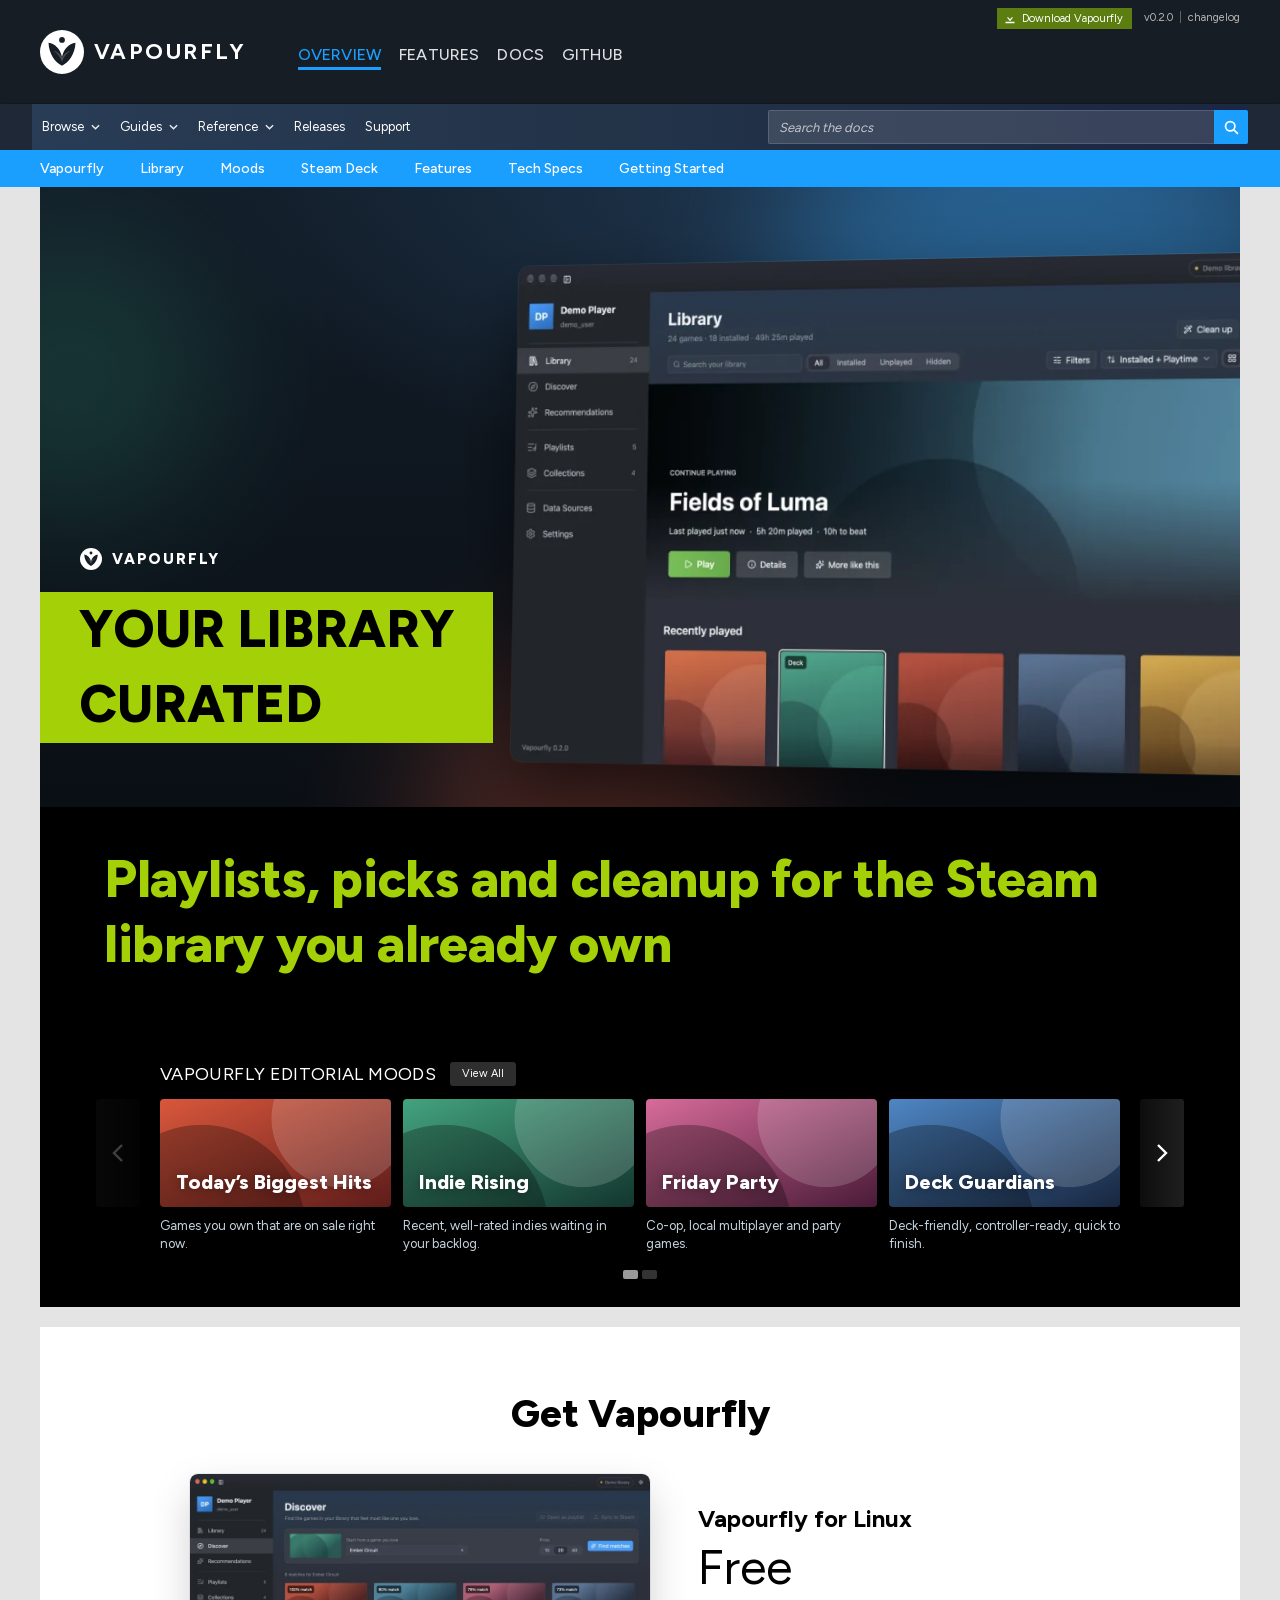
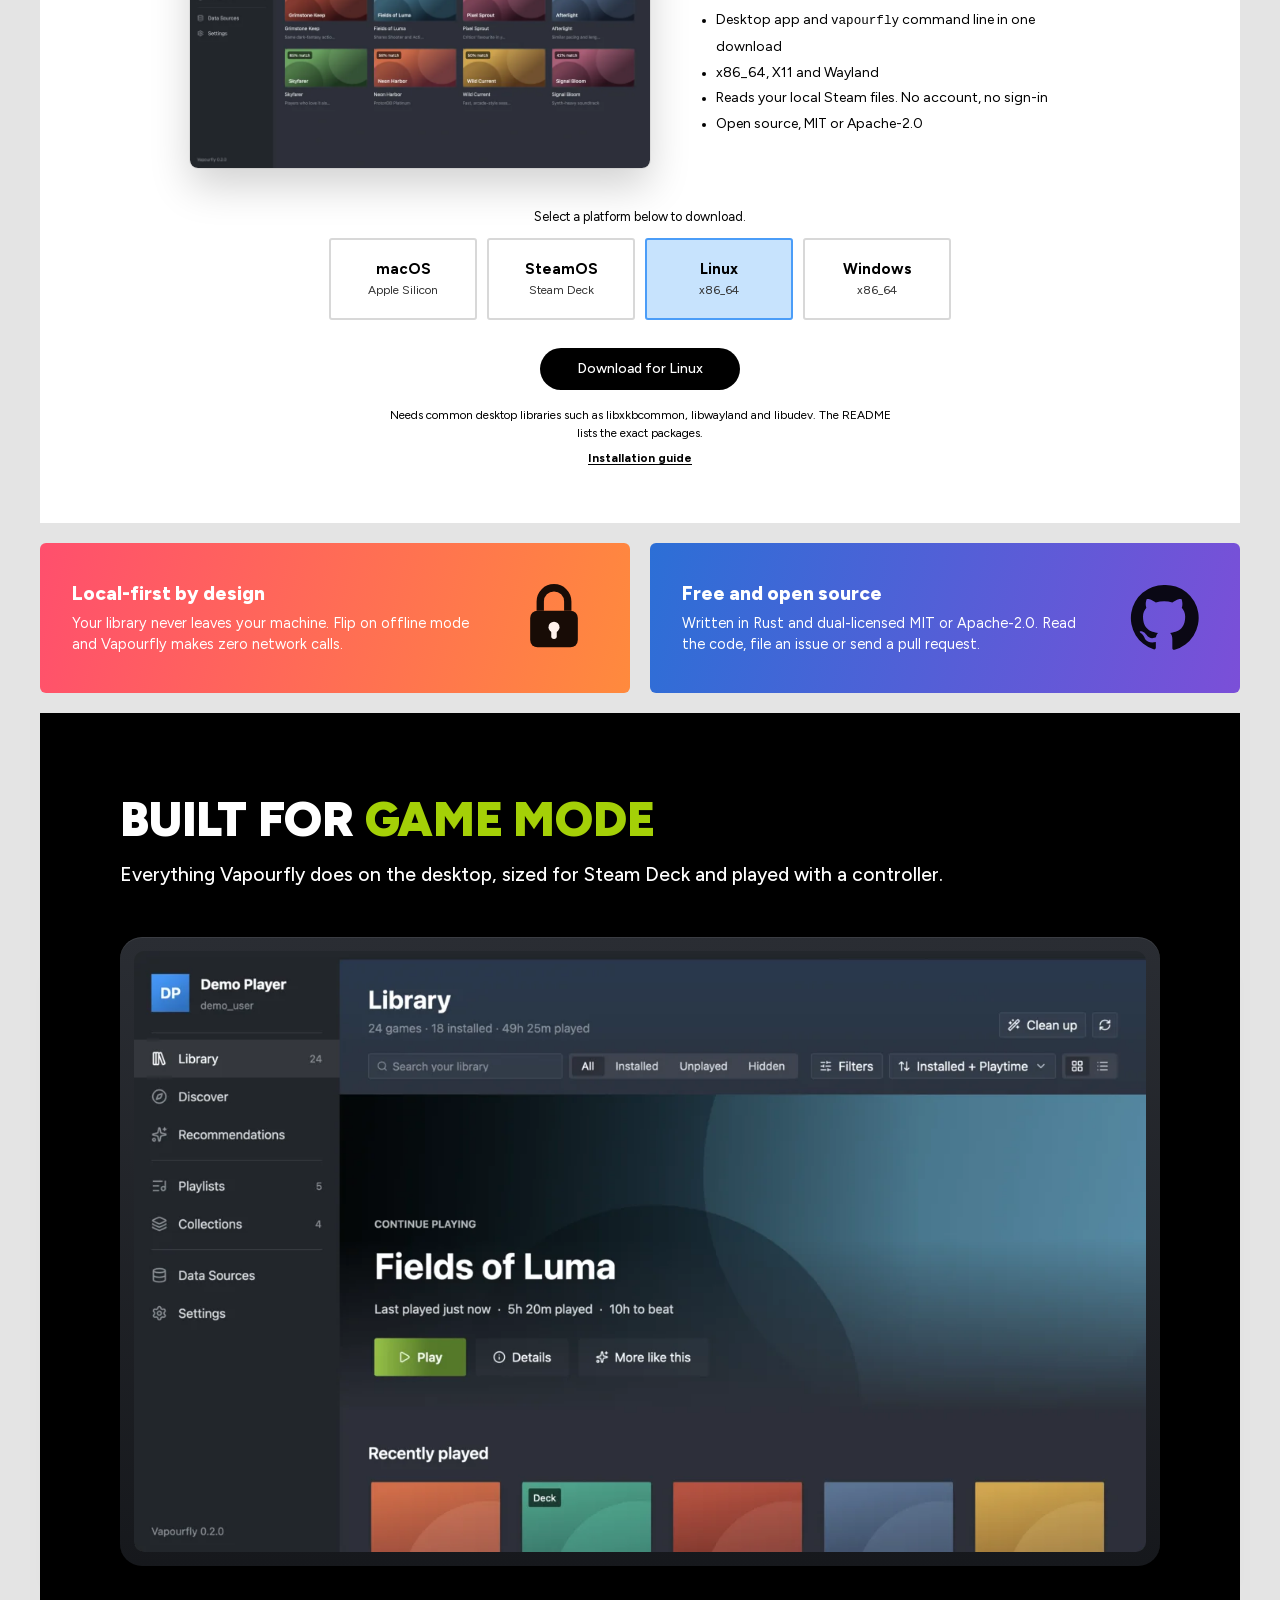
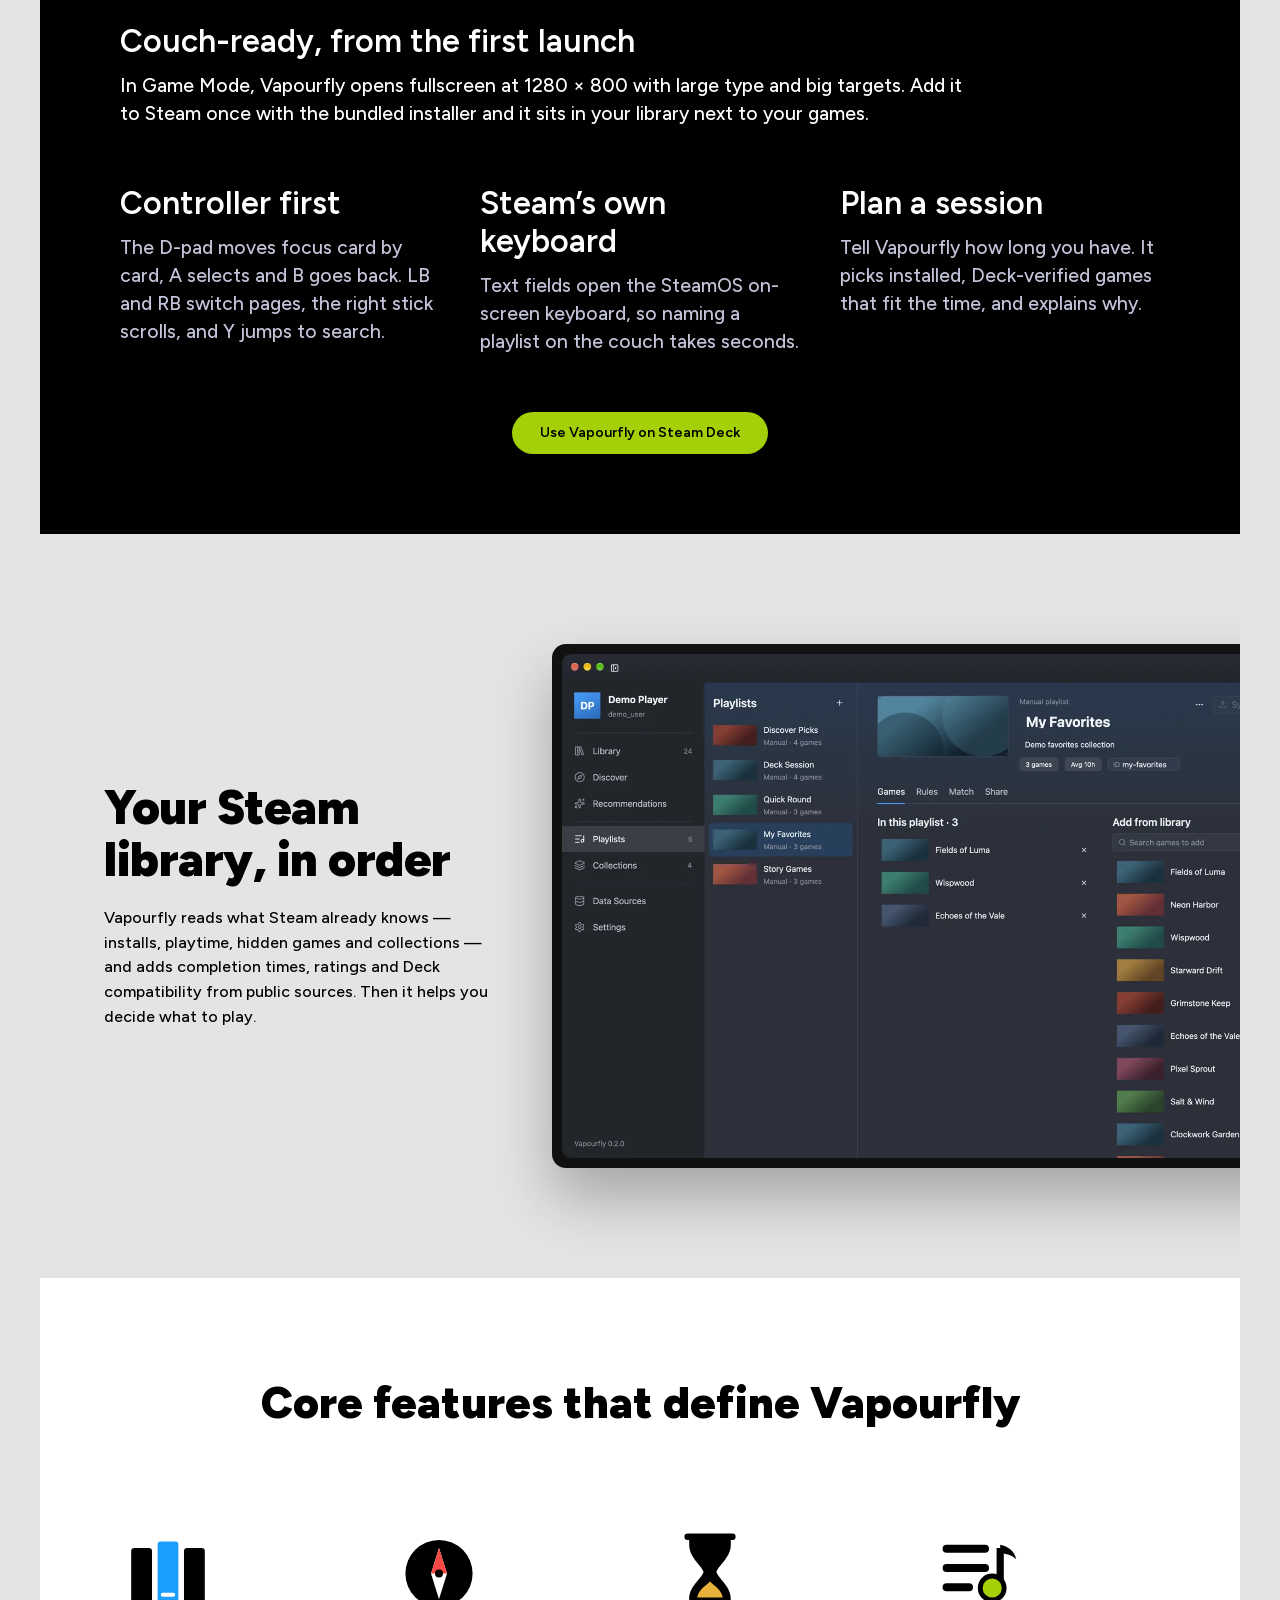
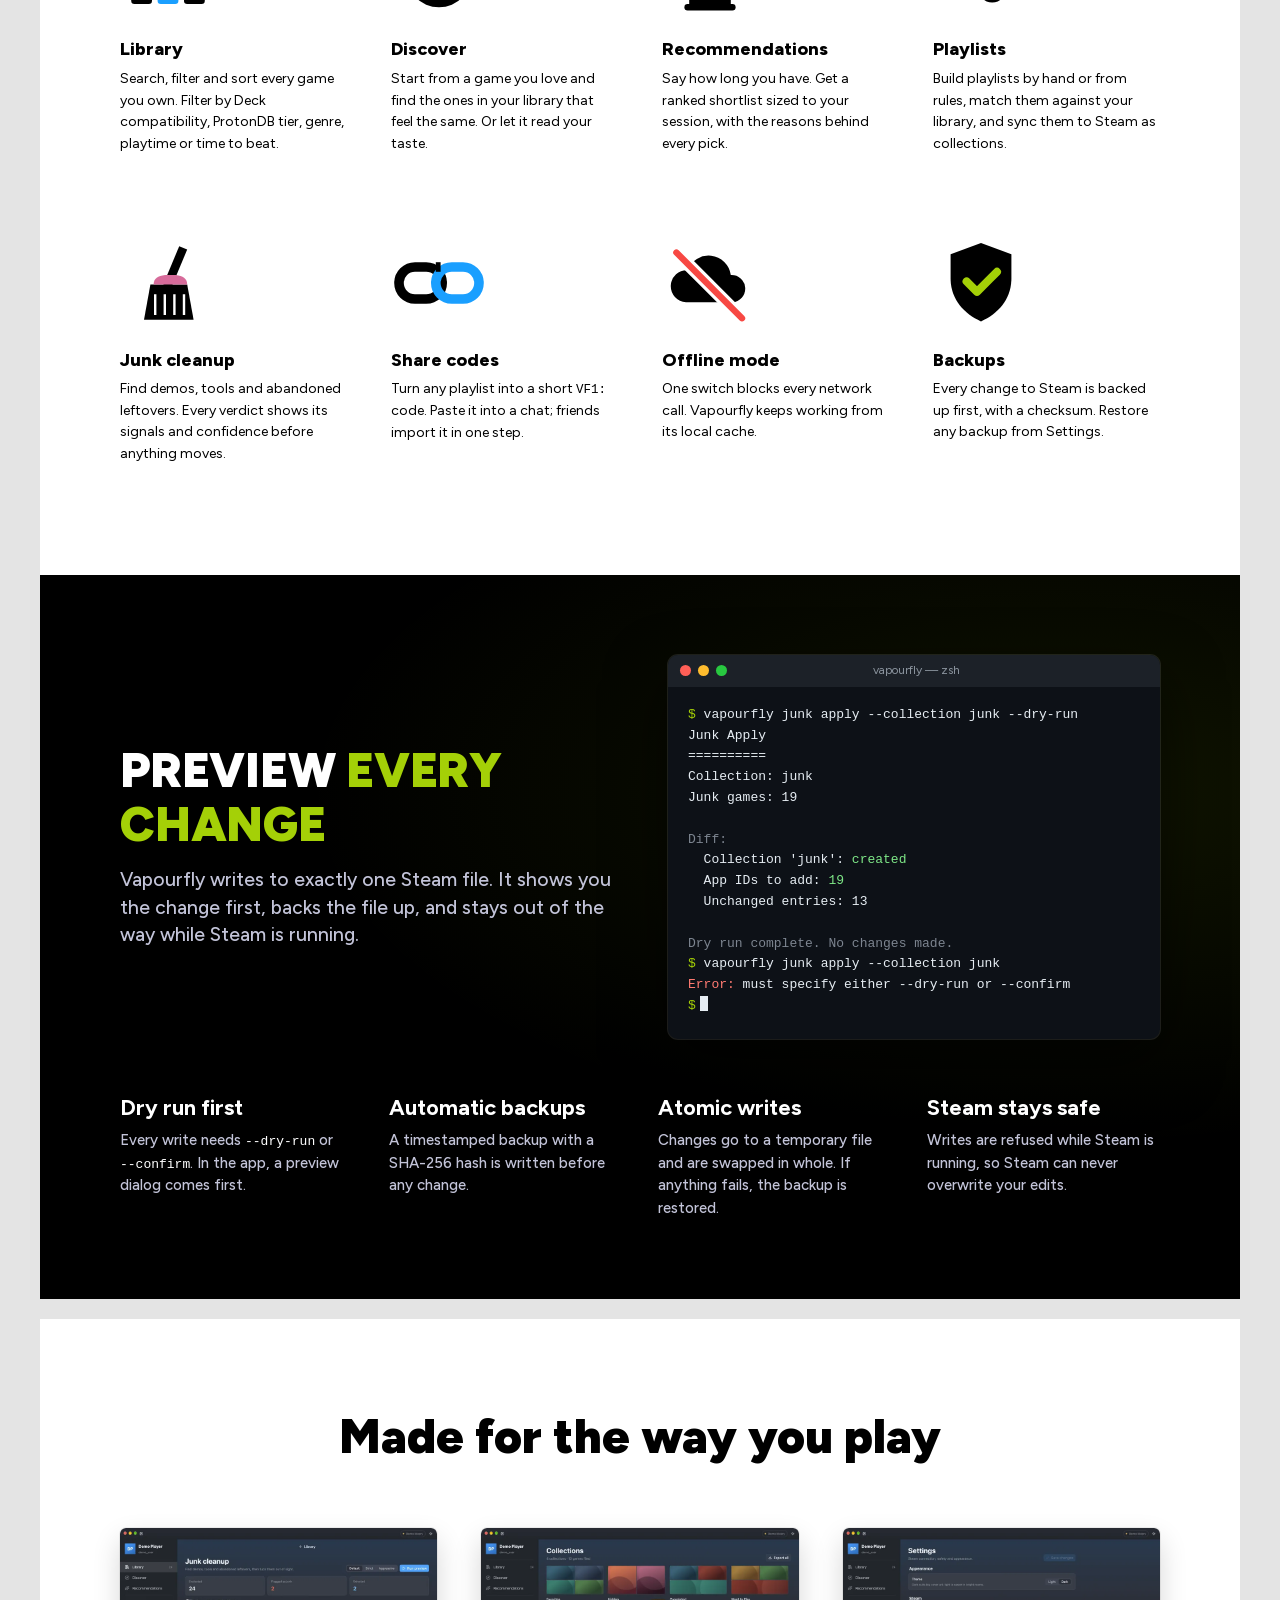
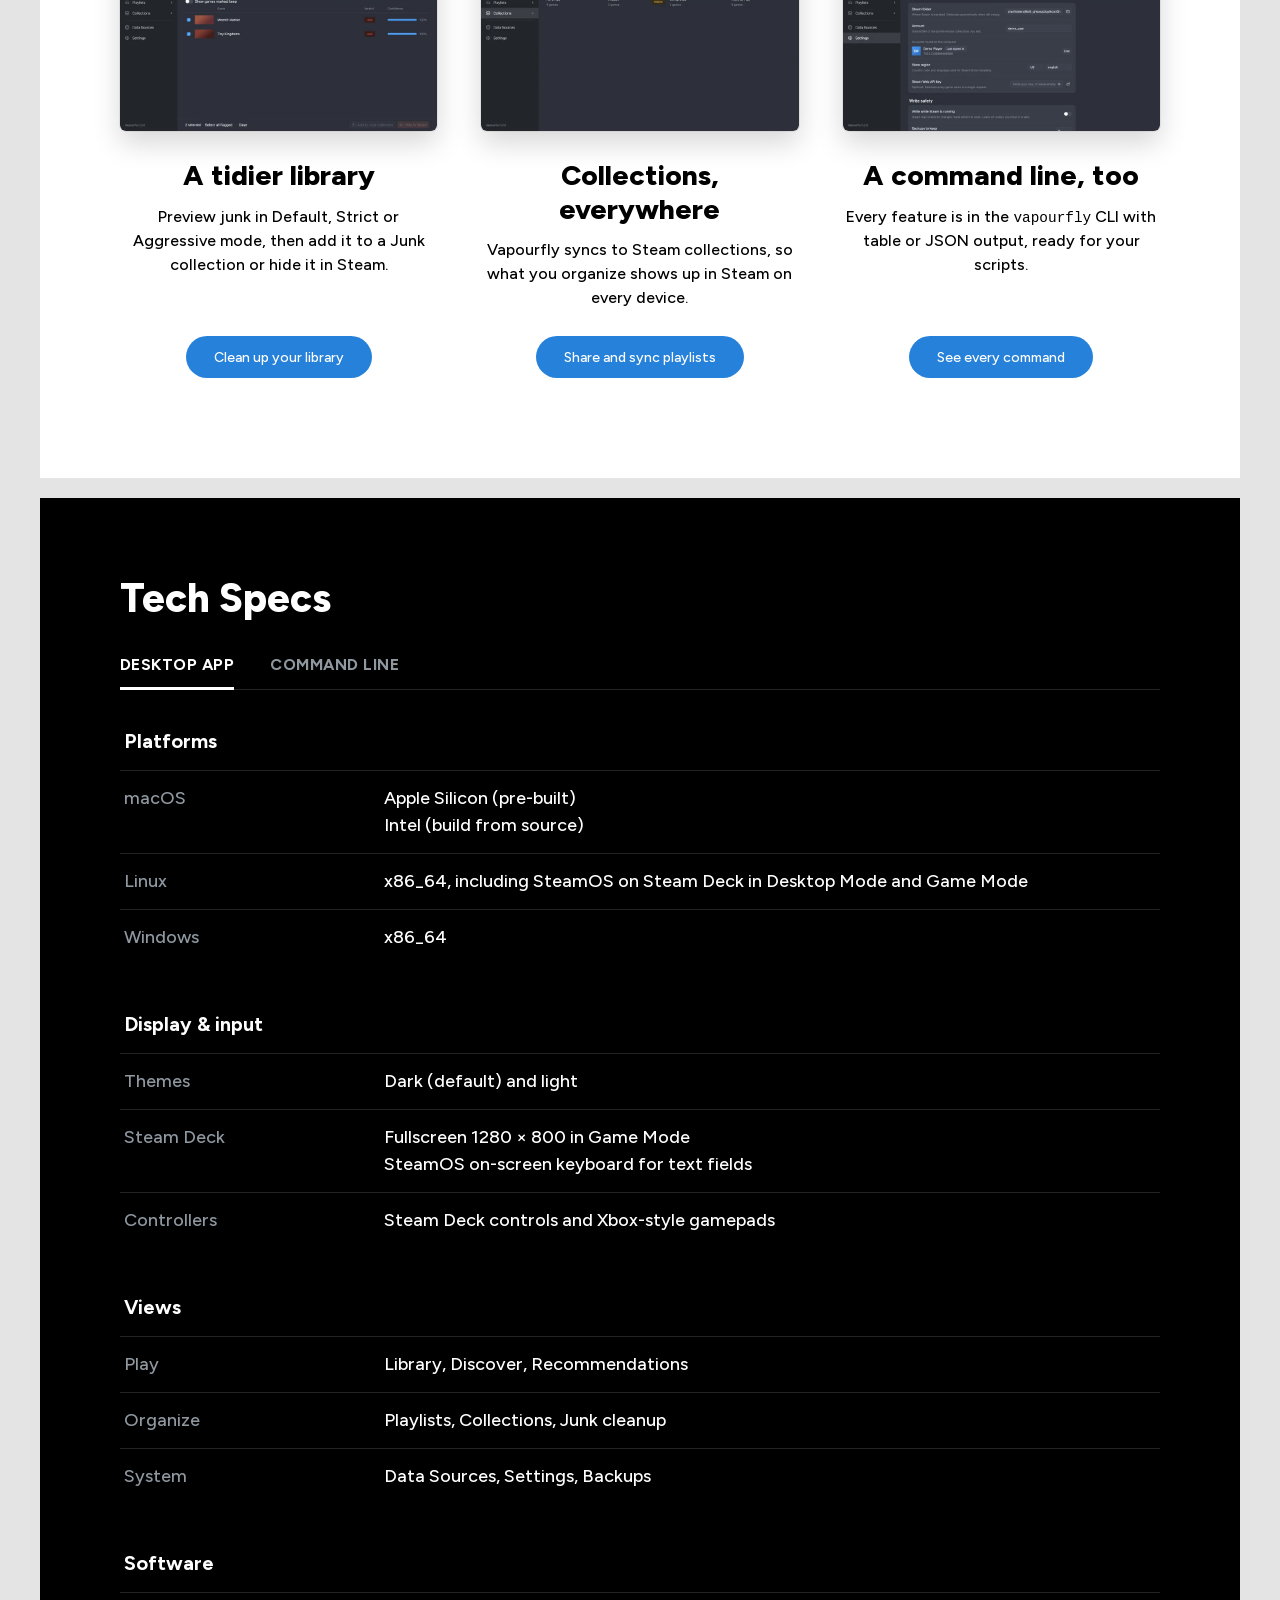
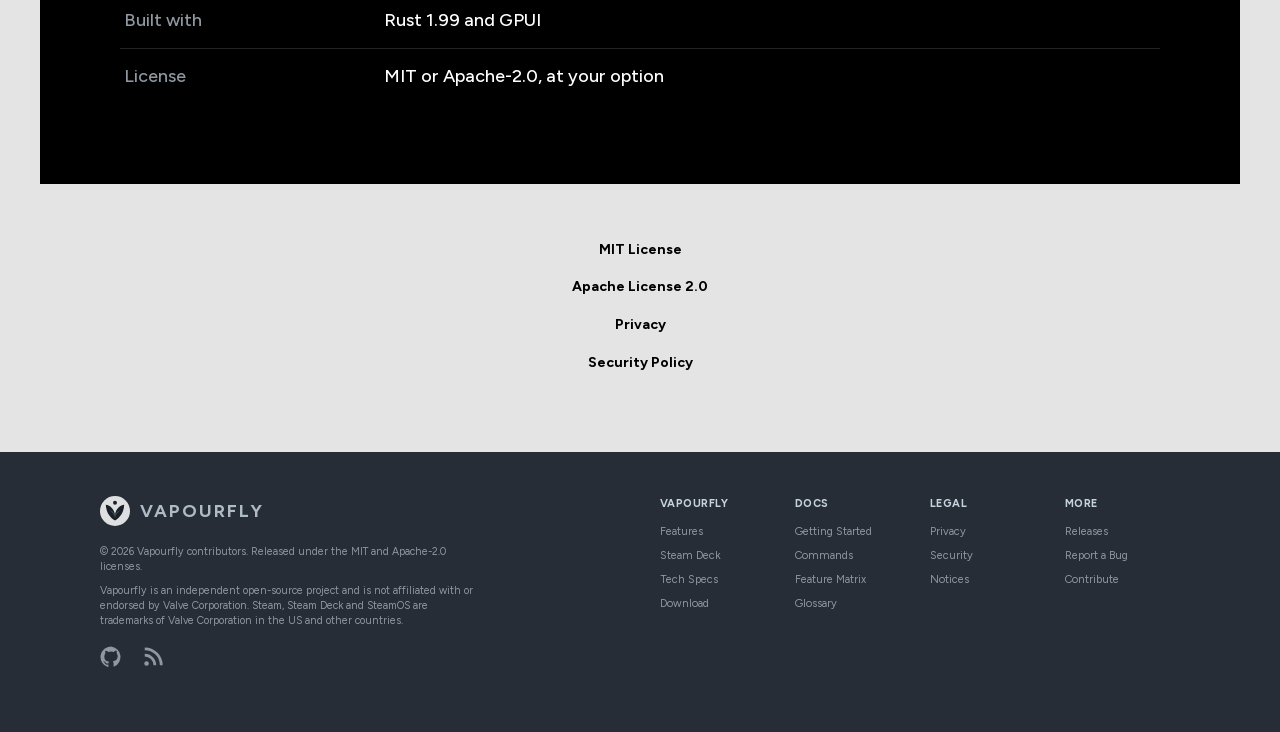
==== commit 62a6421b: "chore: upgrade Rust to 1.99 and refresh dependencies - Pin rust-toolchain.toml, workspace rust-versi" ====
--- a/site/index.html
+++ b/site/index.html
@@ -367,7 +367,7 @@
           <tr><th scope="row">Organize</th><td>Playlists, Collections, Junk cleanup</td></tr>
           <tr><th scope="row">System</th><td>Data Sources, Settings, Backups</td></tr>
           <tr class="specs__group"><th colspan="2" scope="colgroup">Software</th></tr>
-          <tr><th scope="row">Built with</th><td>Rust 1.96 and GPUI</td></tr>
+          <tr><th scope="row">Built with</th><td>Rust 1.99 and GPUI</td></tr>
           <tr><th scope="row">License</th><td>MIT or Apache-2.0, at your option</td></tr>
         </tbody>
       </table>
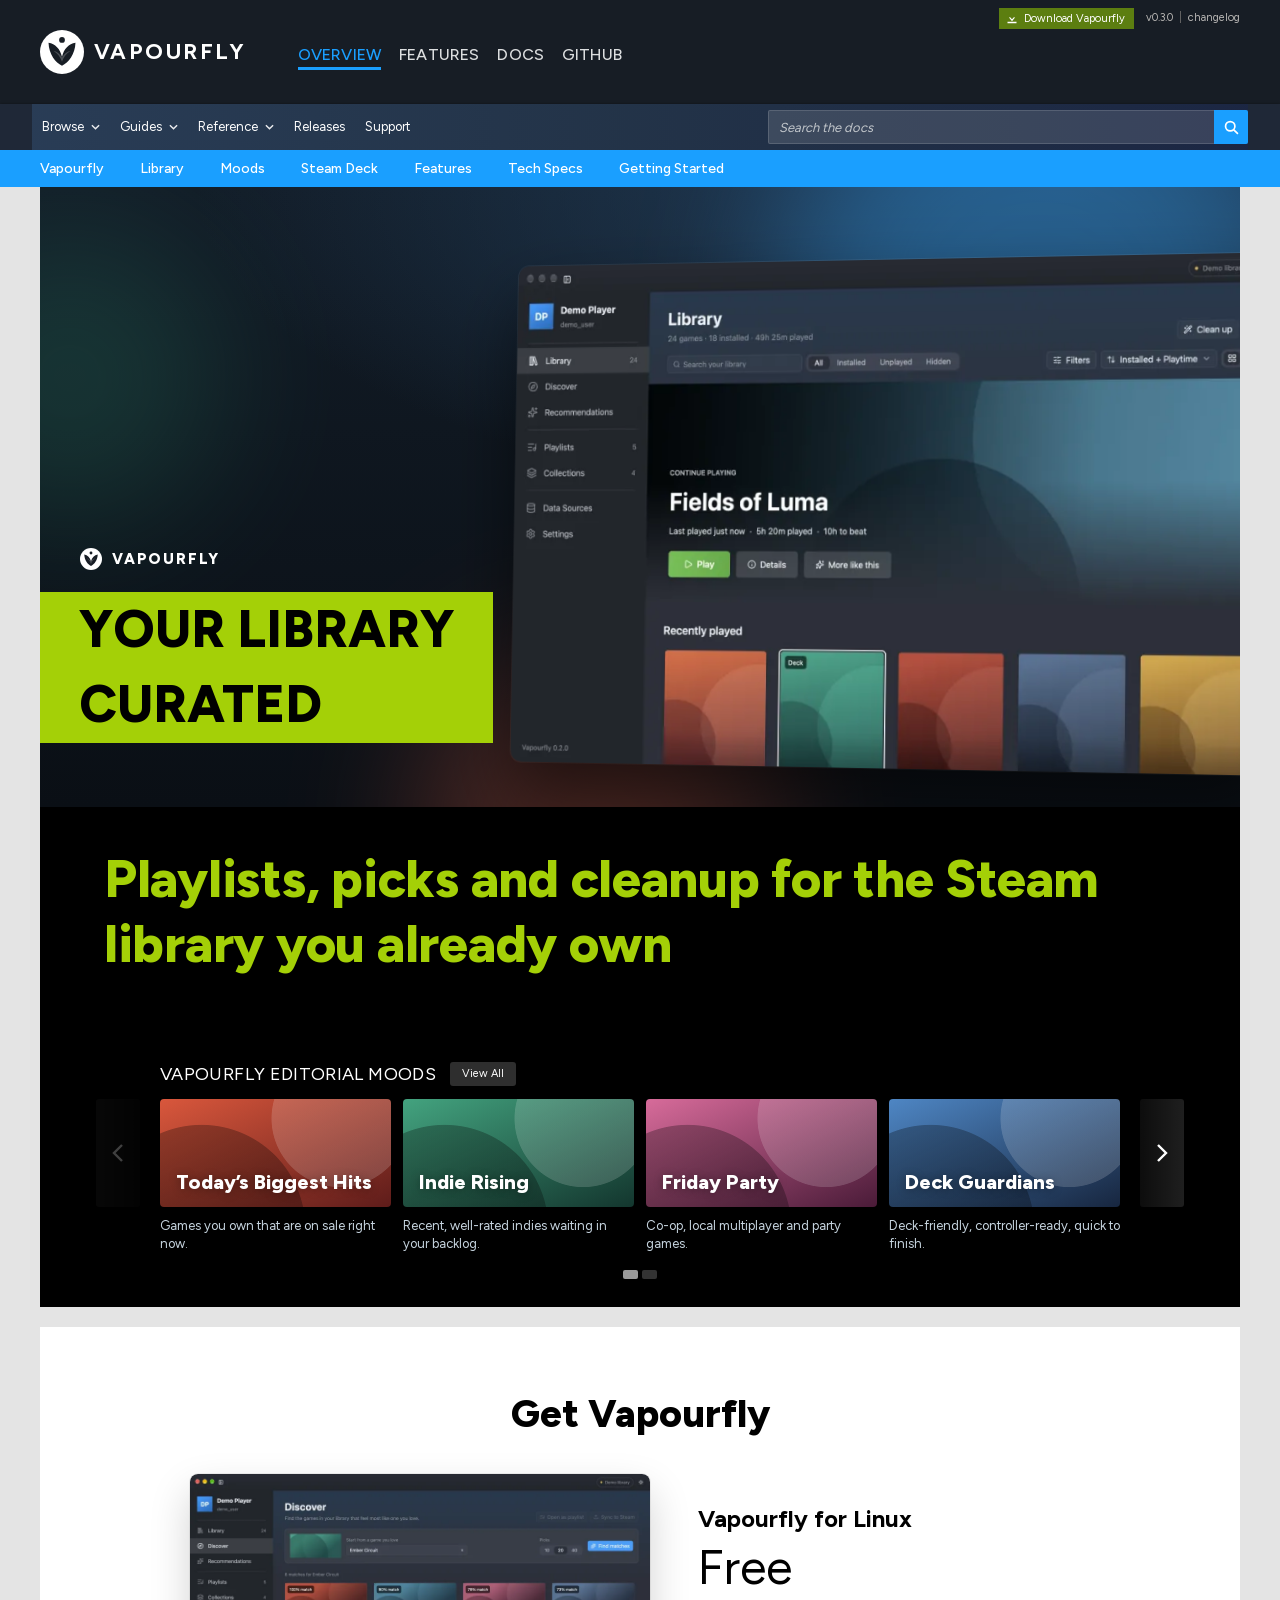
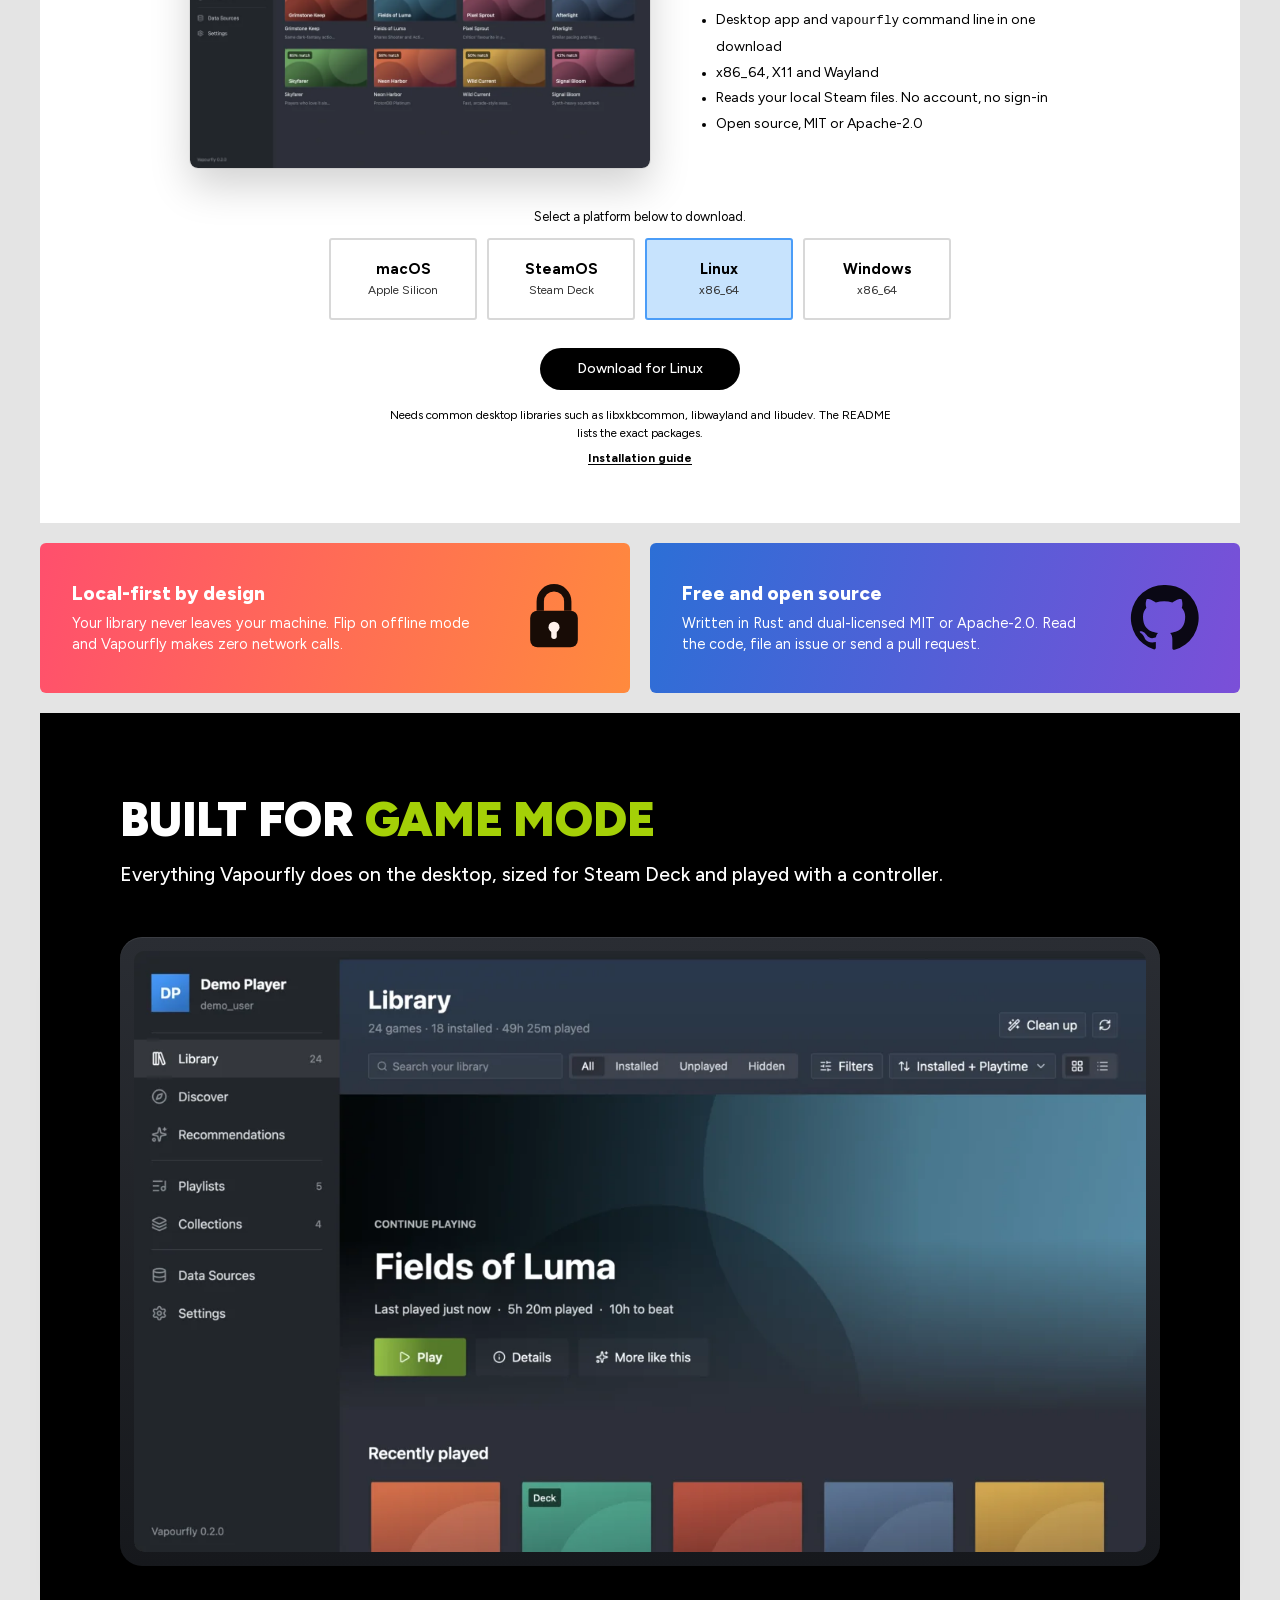
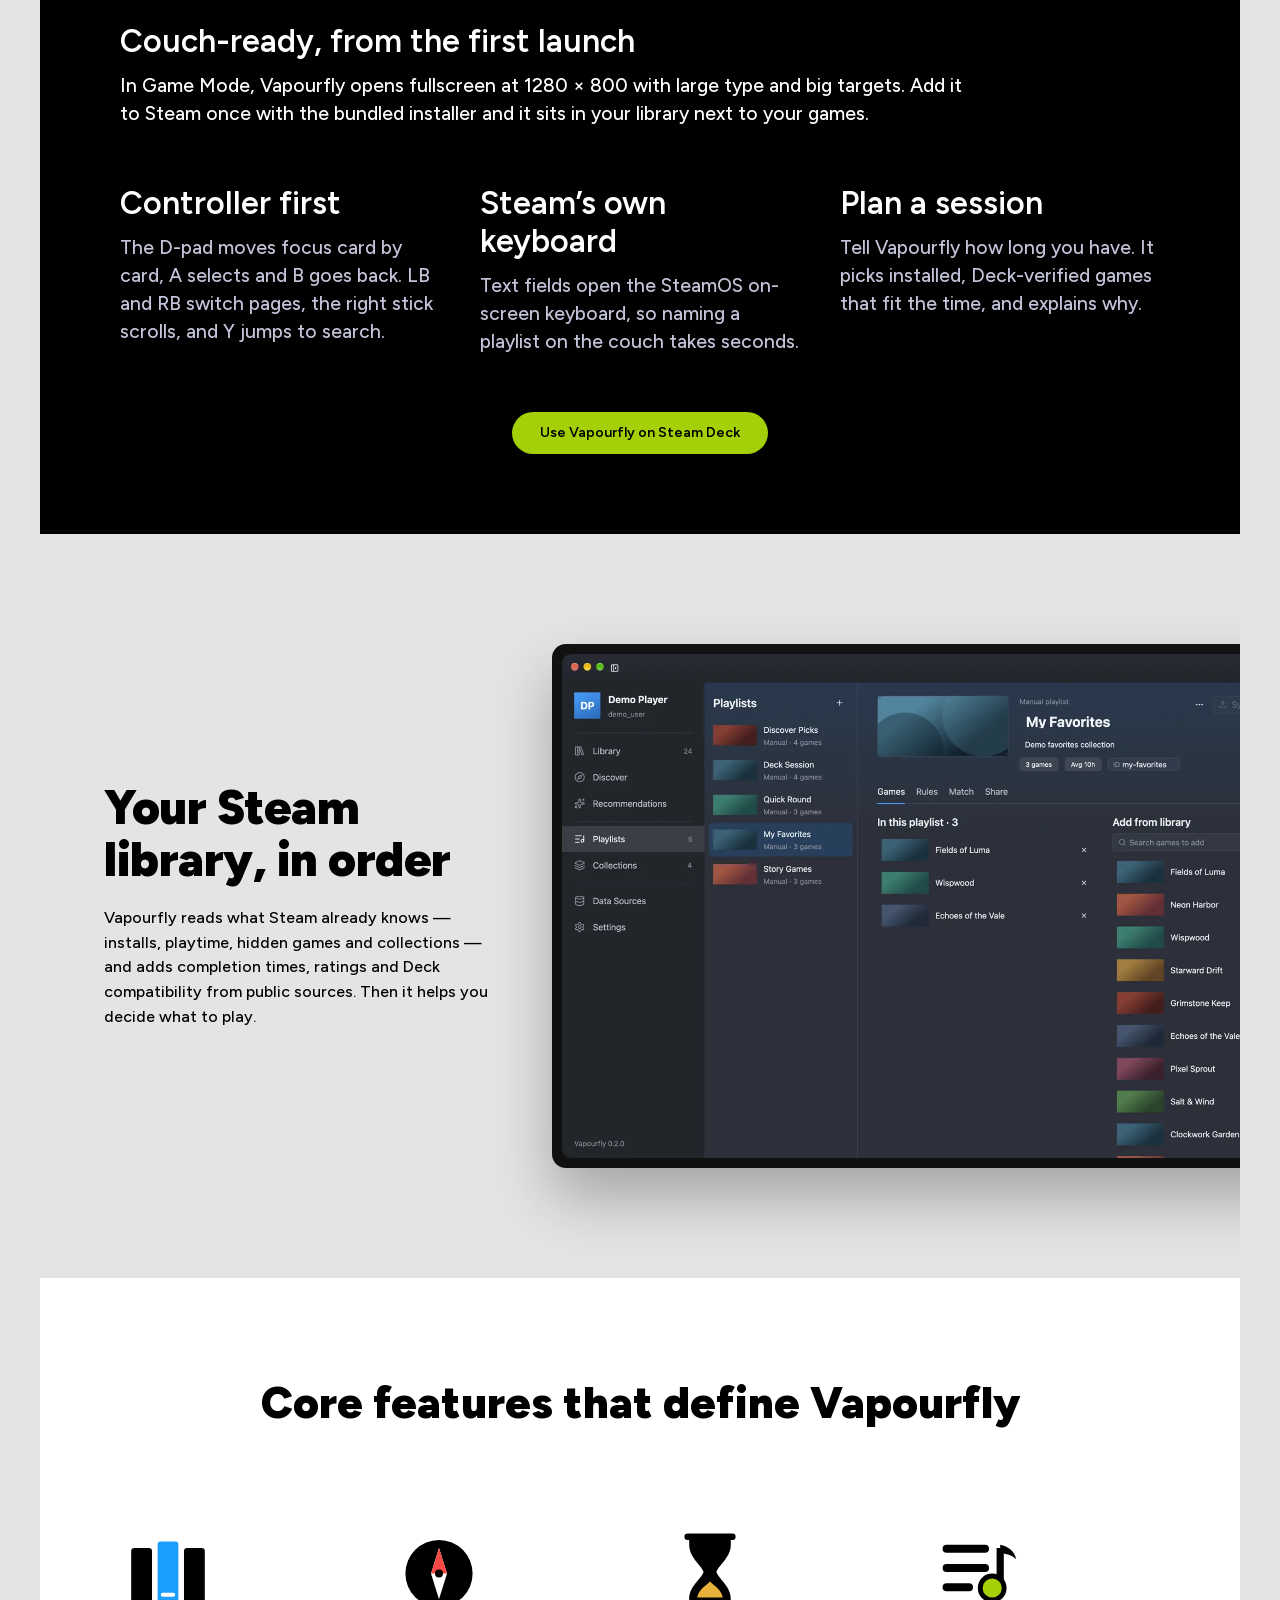
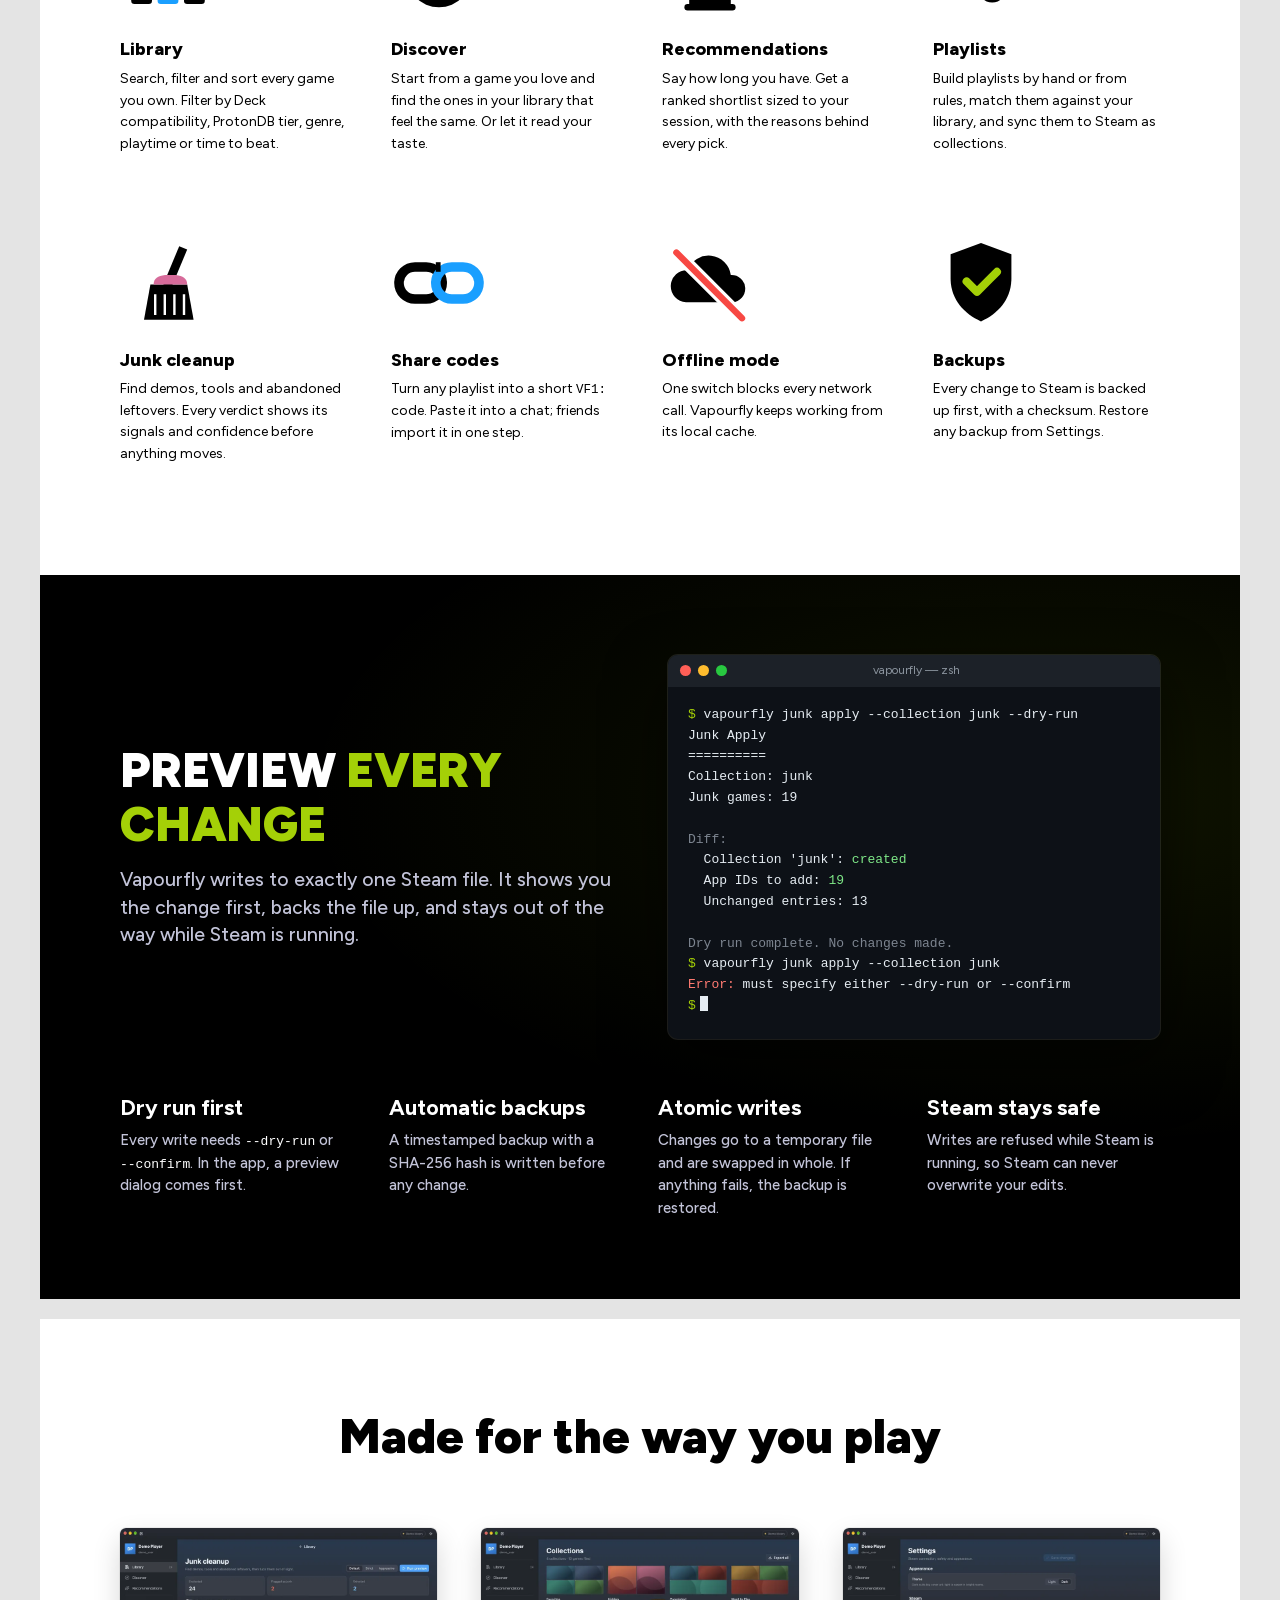
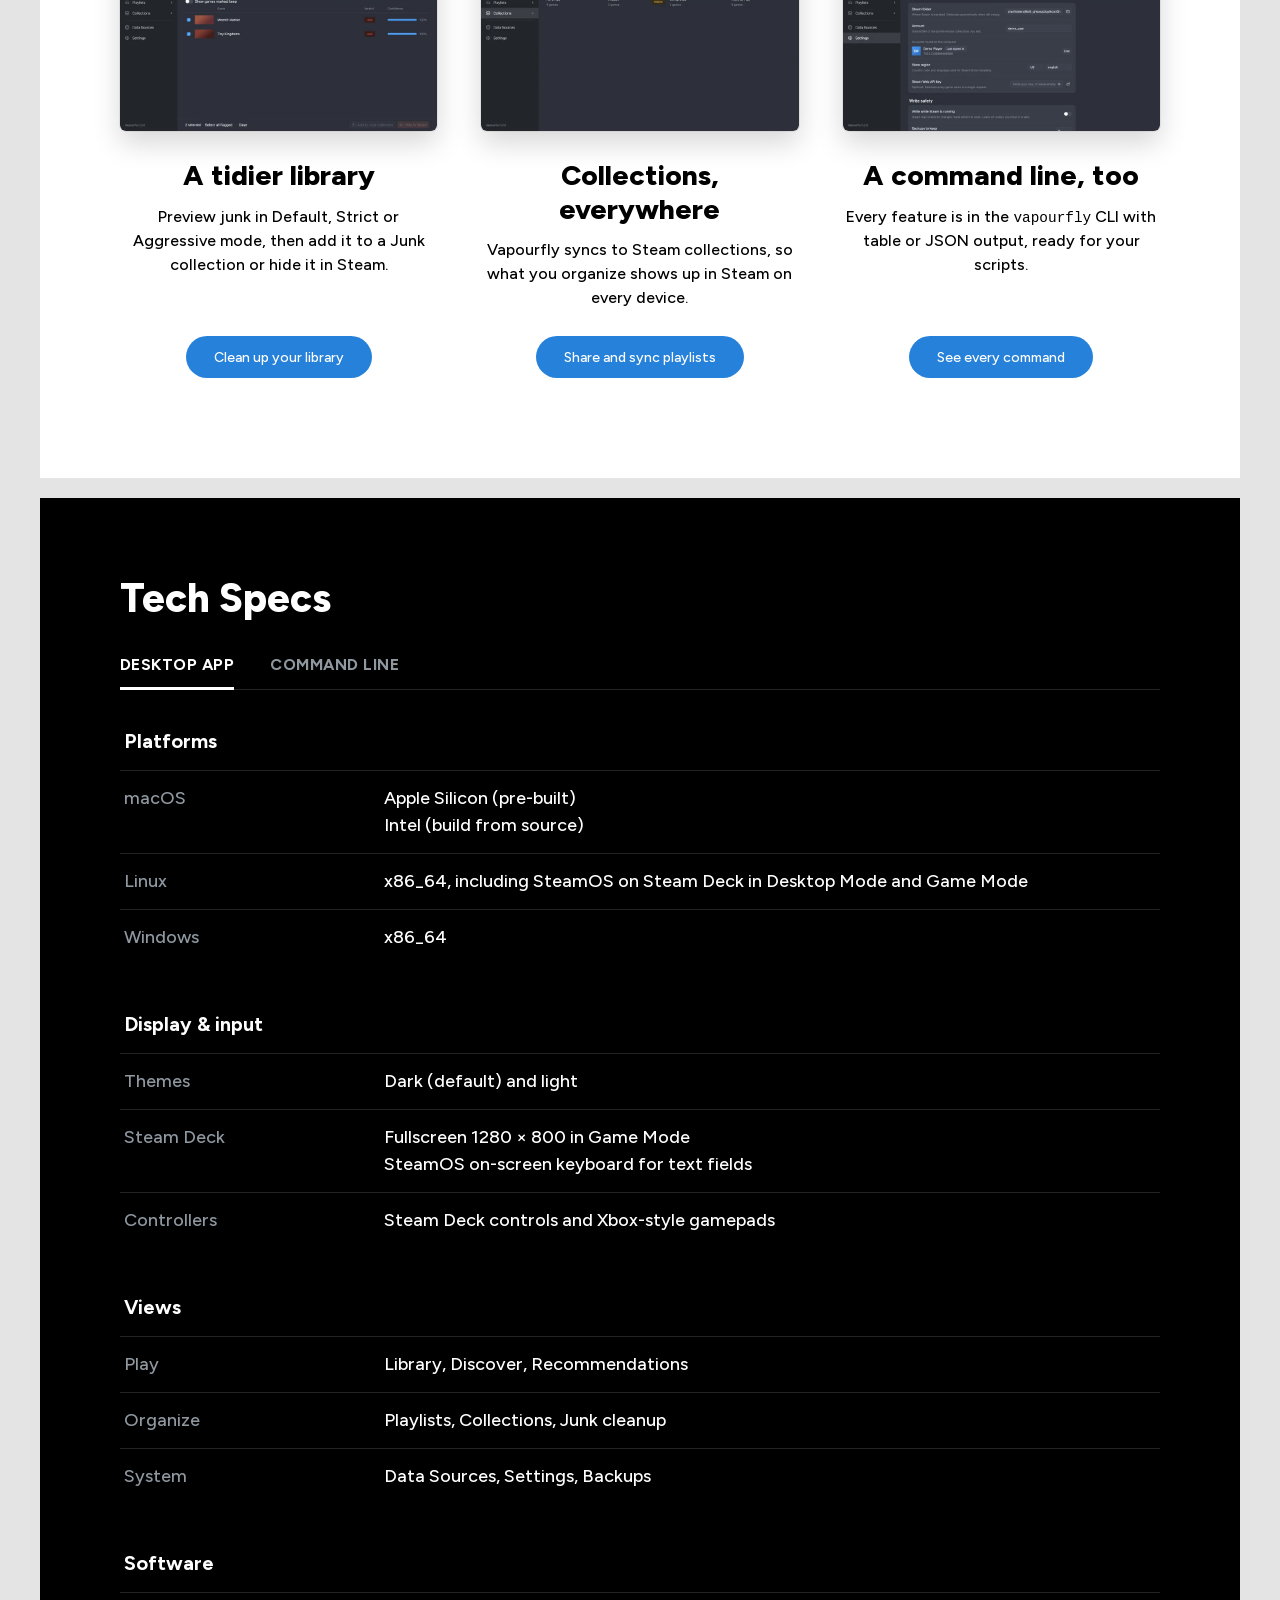
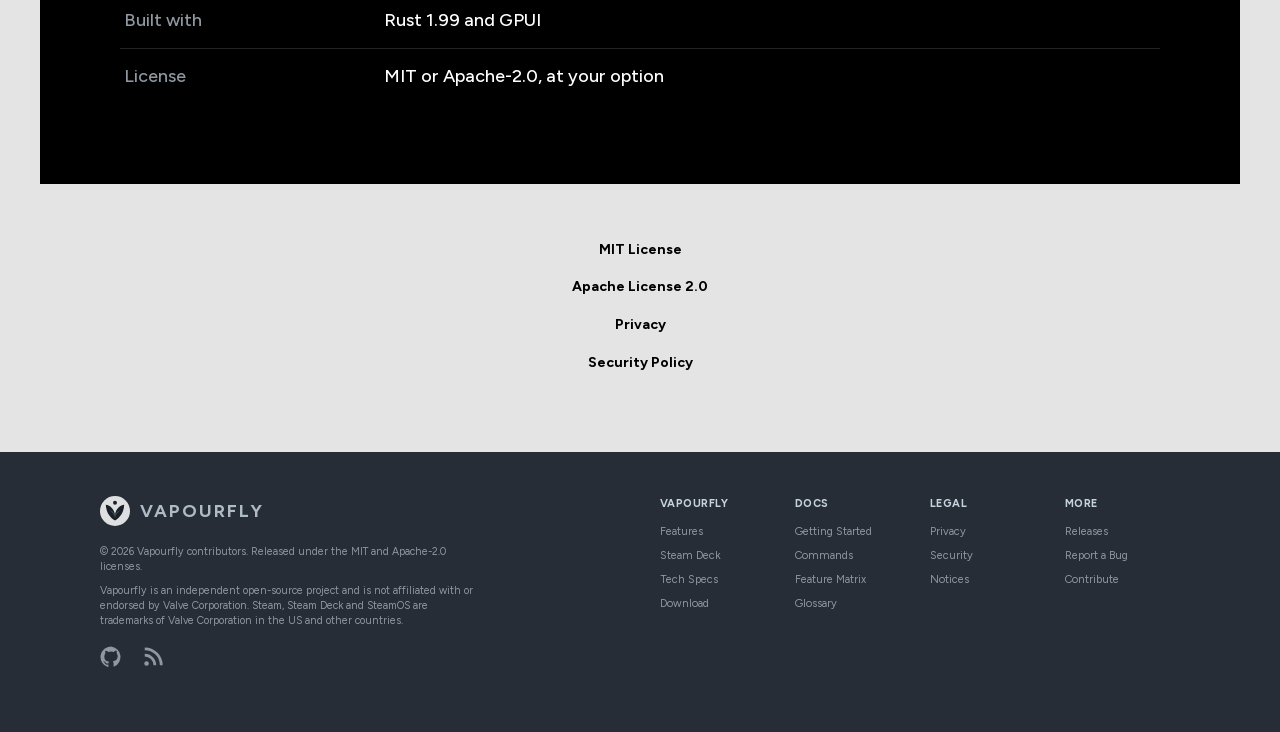
==== commit fb82d7c5: "chore: release v0.3.0 Simplify README, bump crates to 0.3.0, and cut the 0.3.0 changelog section." ====
--- a/site/index.html
+++ b/site/index.html
@@ -35,7 +35,7 @@
     </nav>
     <div class="gh__actions">
       <a class="gh__install" href="#download"><svg viewBox="0 0 16 16" aria-hidden="true"><path d="M8 1v8.6l2.8-2.8 1 1L8 12.4 4.2 7.8l1-1L8 9.6V1h0ZM2 13h12v2H2z" fill="currentColor"/></svg>Download Vapourfly</a>
-      <a class="gh__link" href="https://github.com/thedavidweng/vapourfly/releases">v0.2.0</a>
+      <a class="gh__link" href="https://github.com/thedavidweng/vapourfly/releases">v0.3.0</a>
       <span class="gh__sep">|</span>
       <a class="gh__link" href="https://github.com/thedavidweng/vapourfly/blob/main/CHANGELOG.md">changelog</a>
     </div>
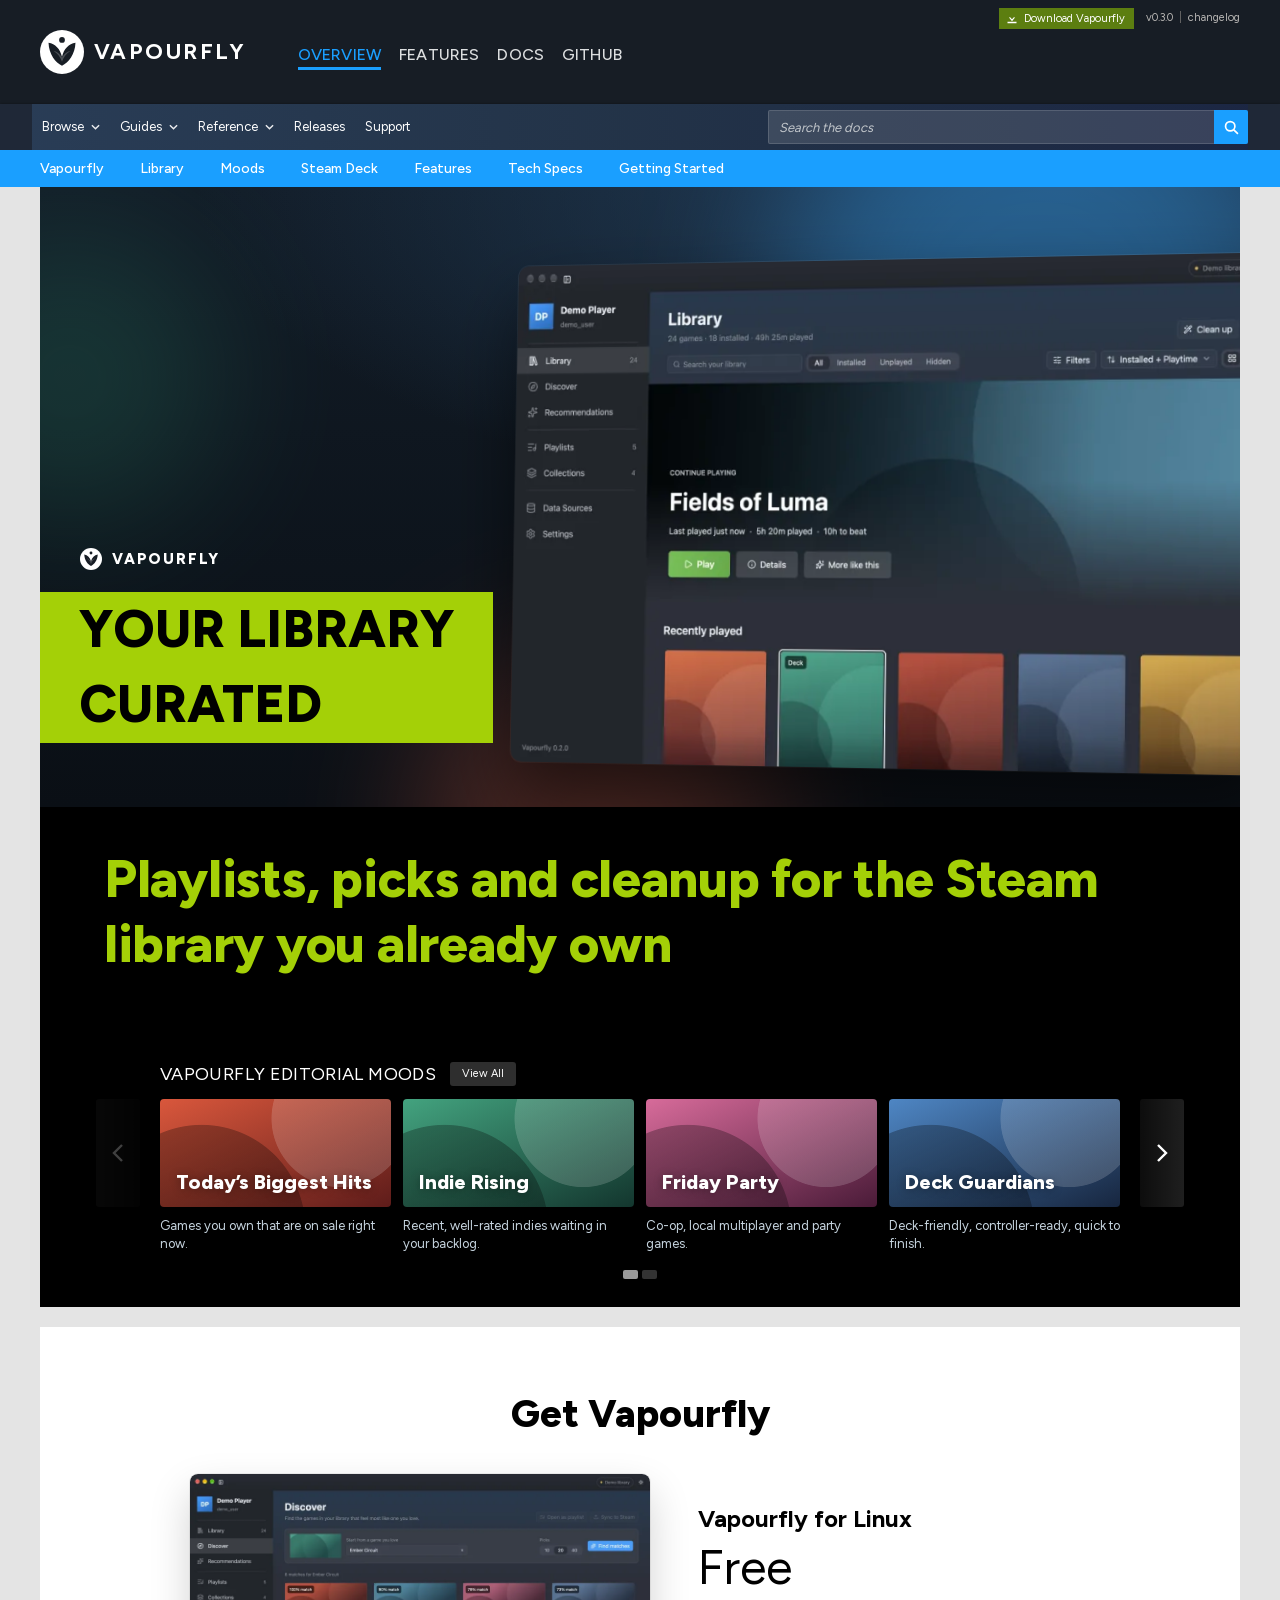
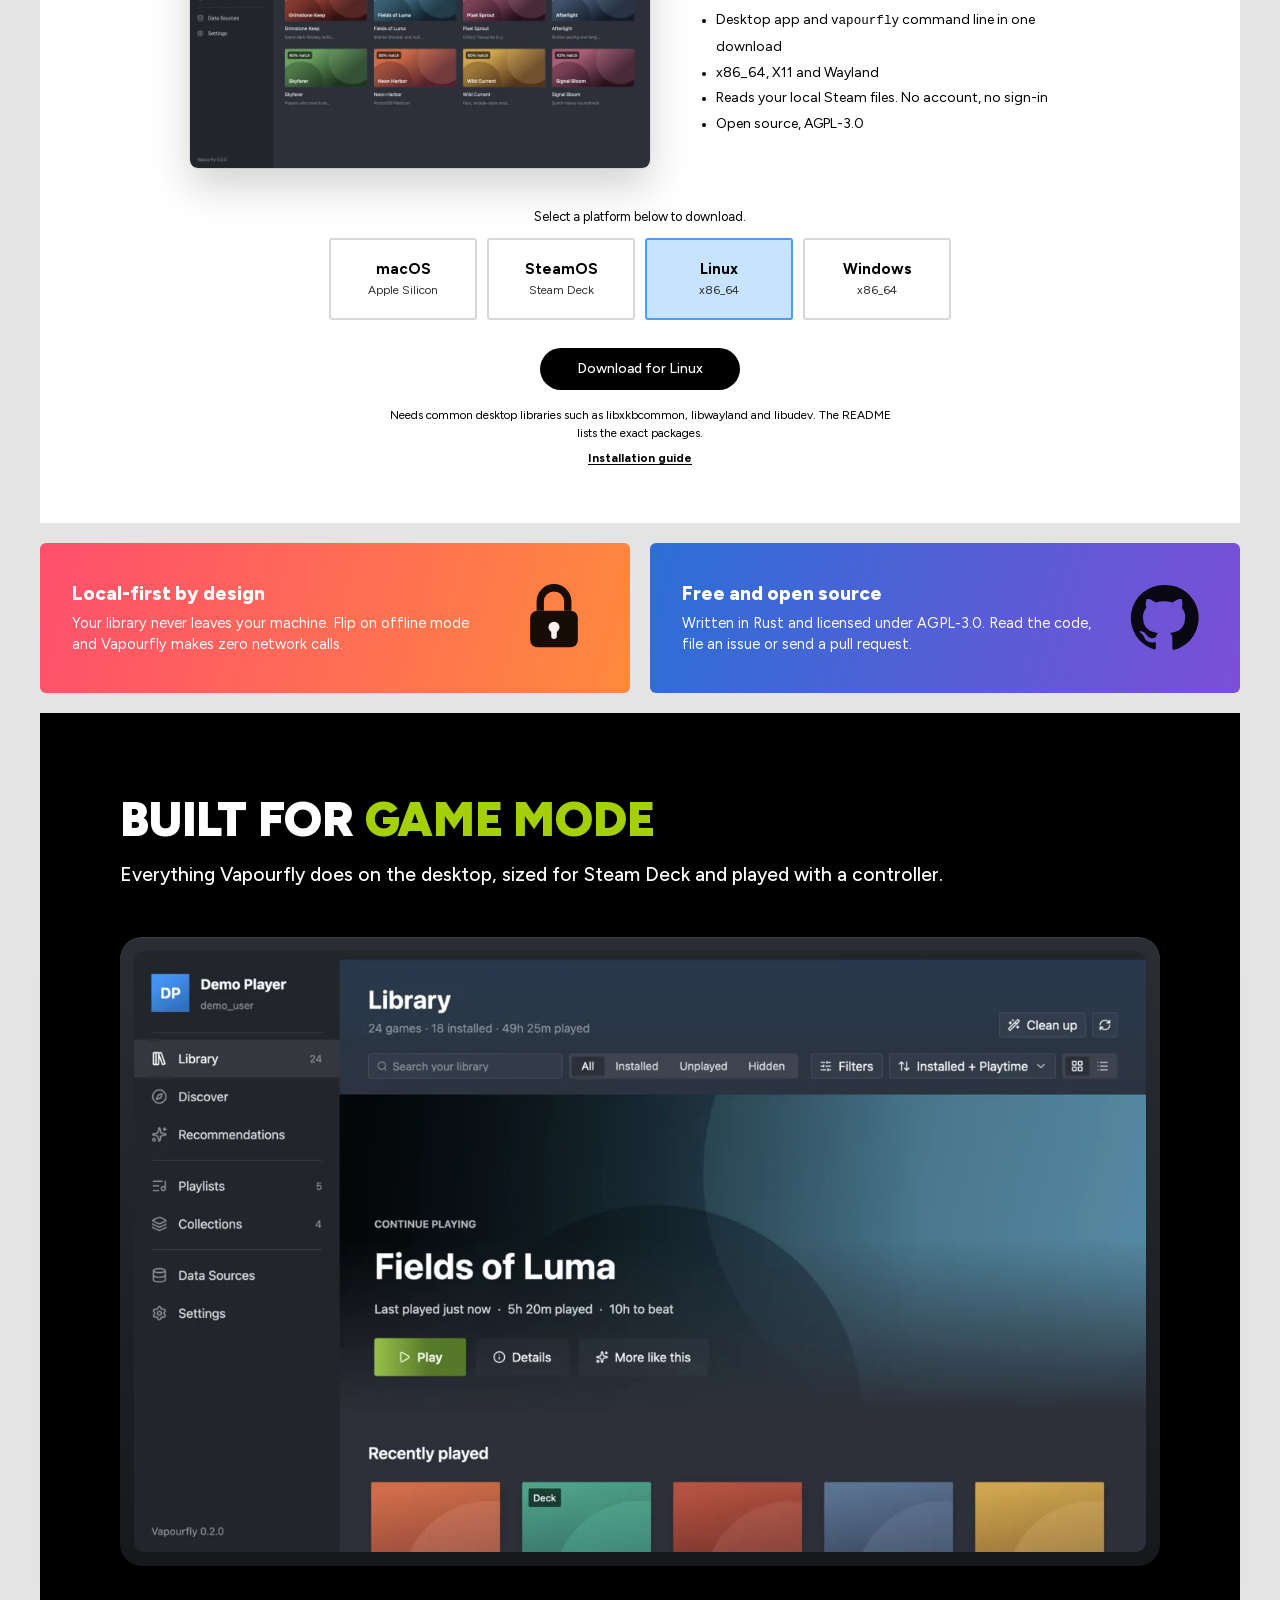
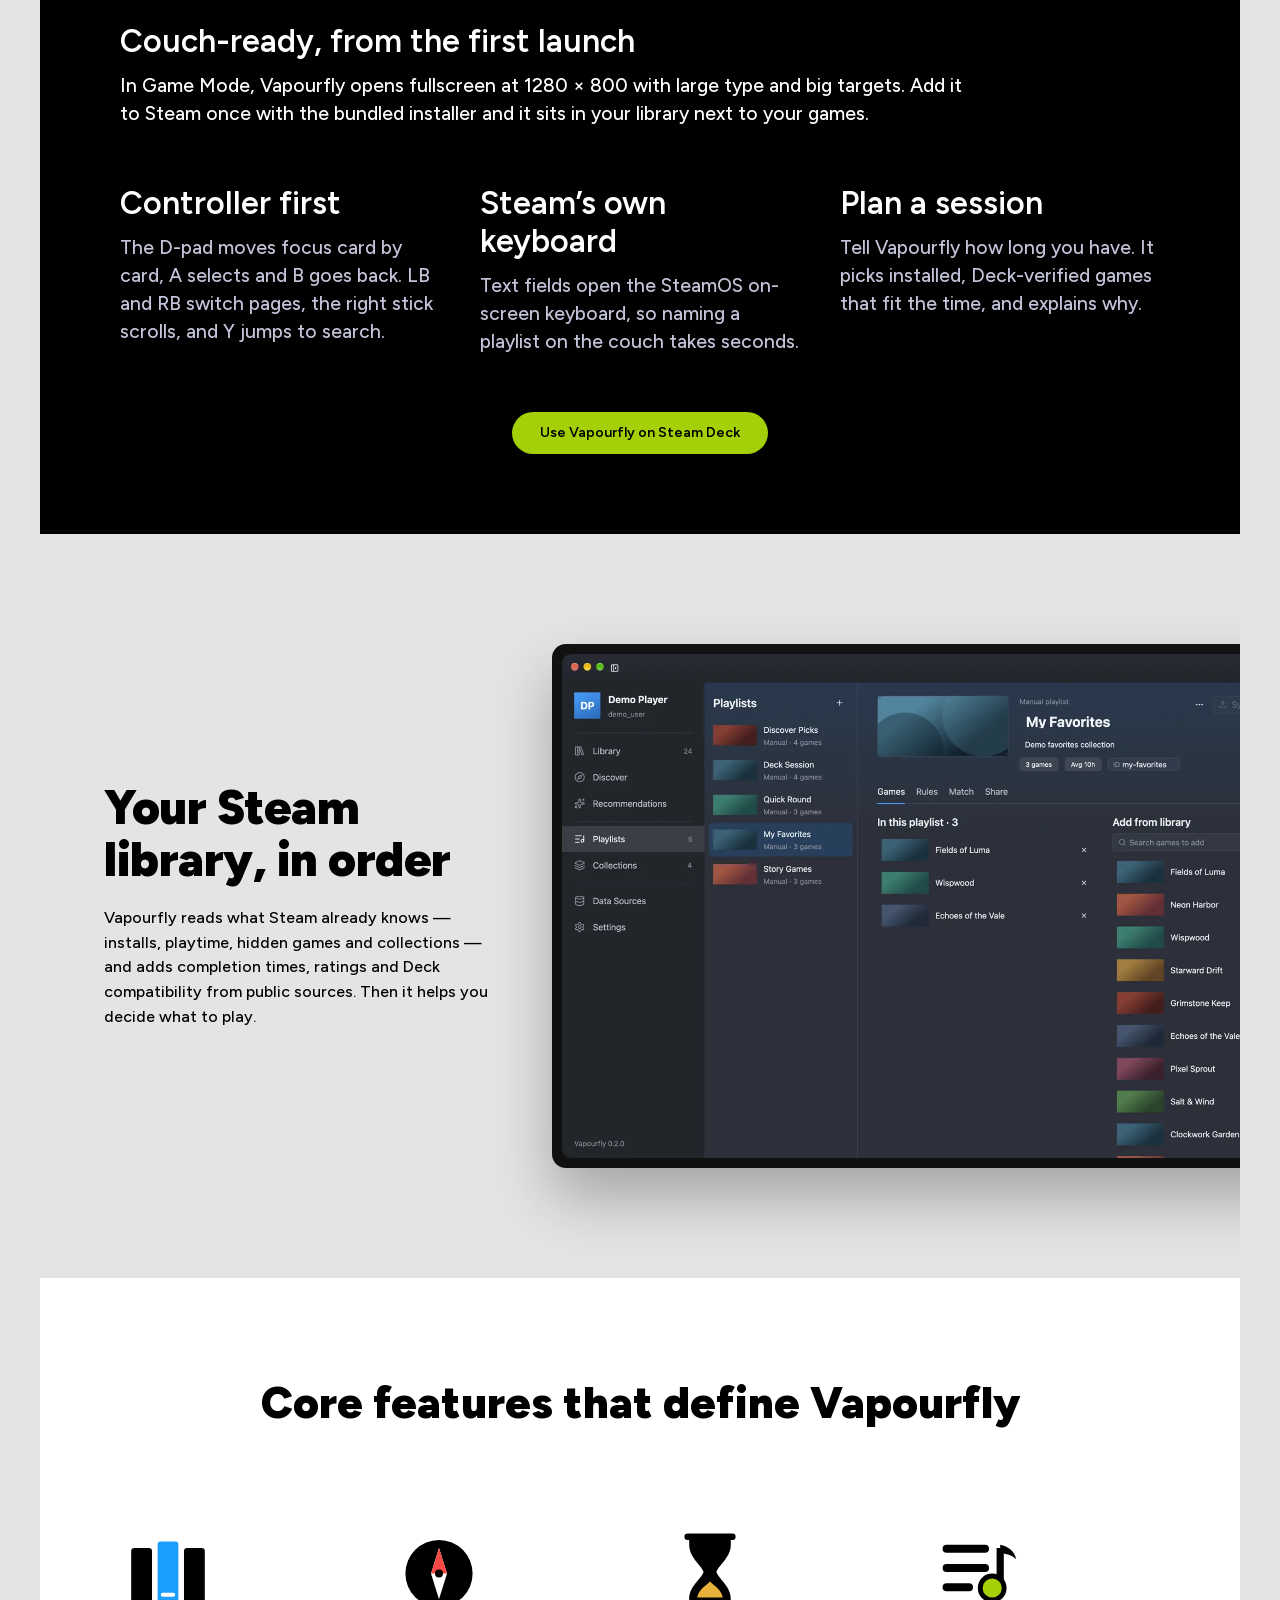
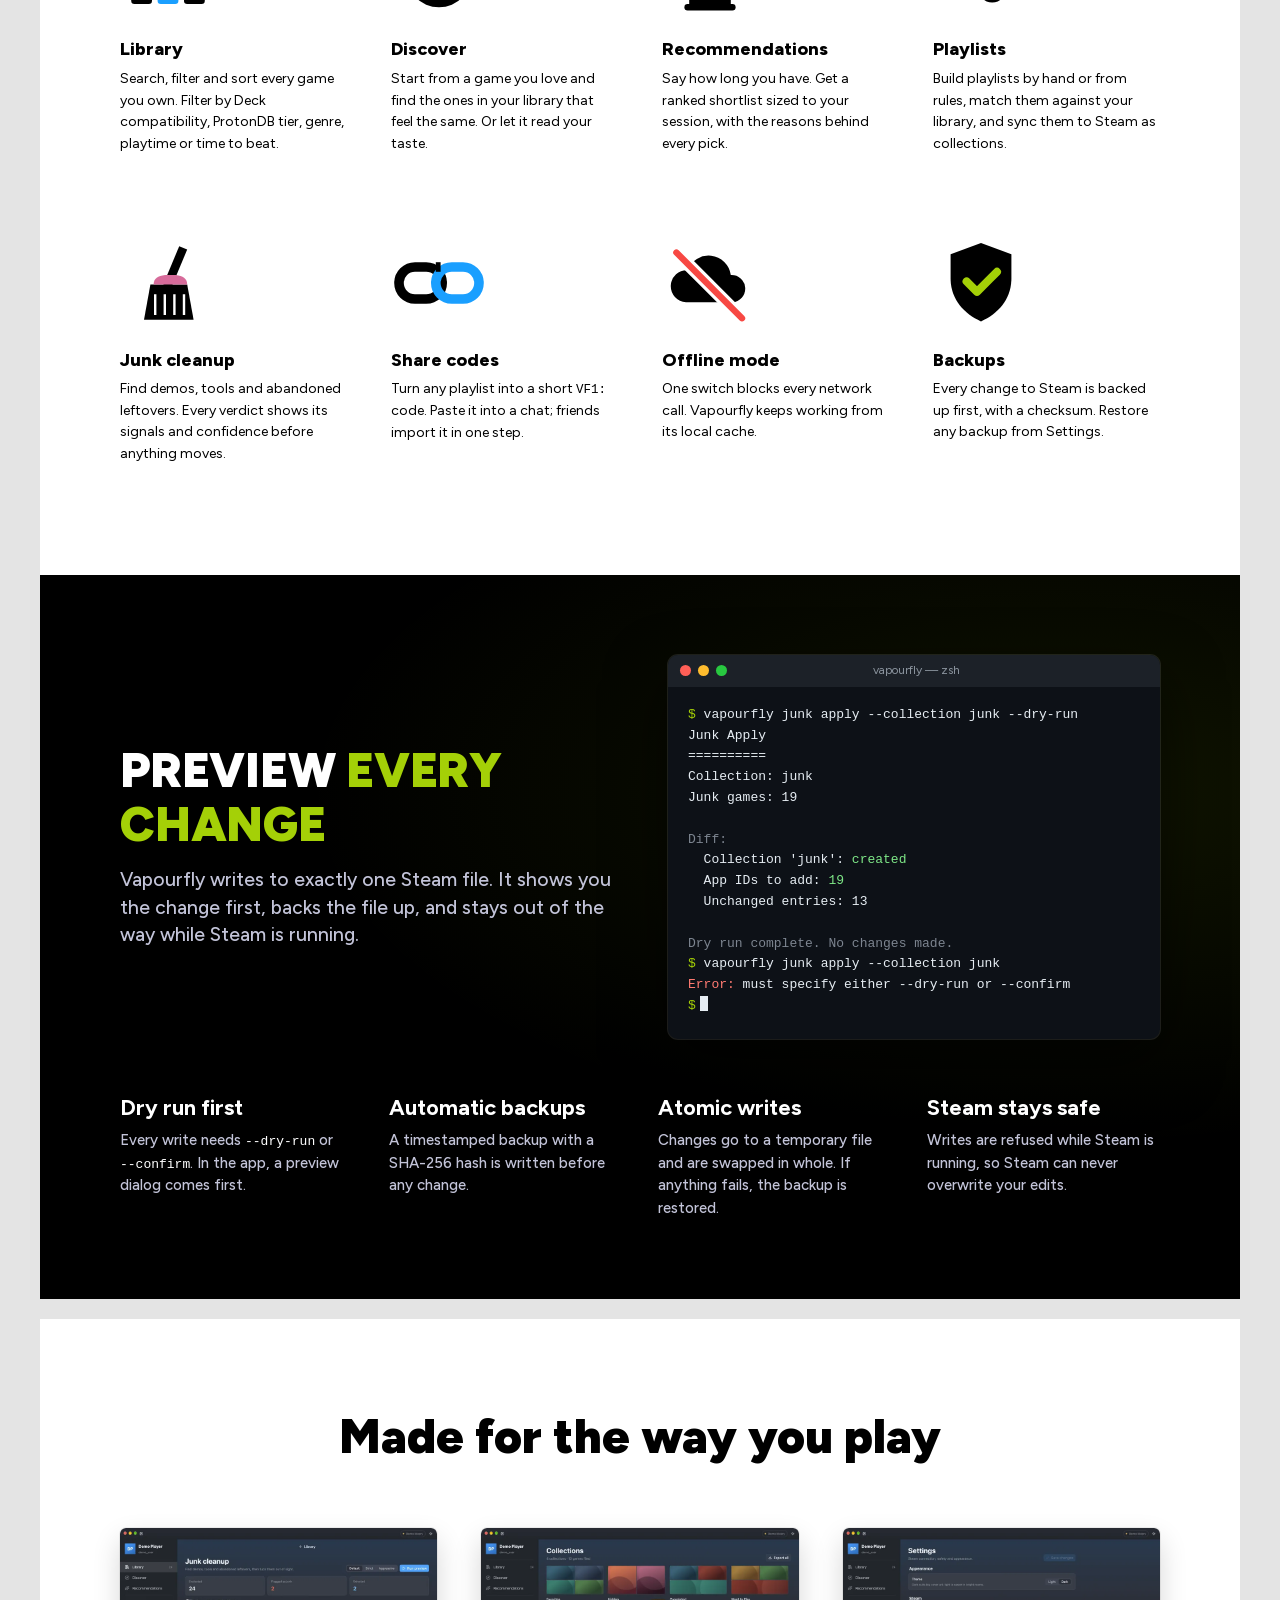
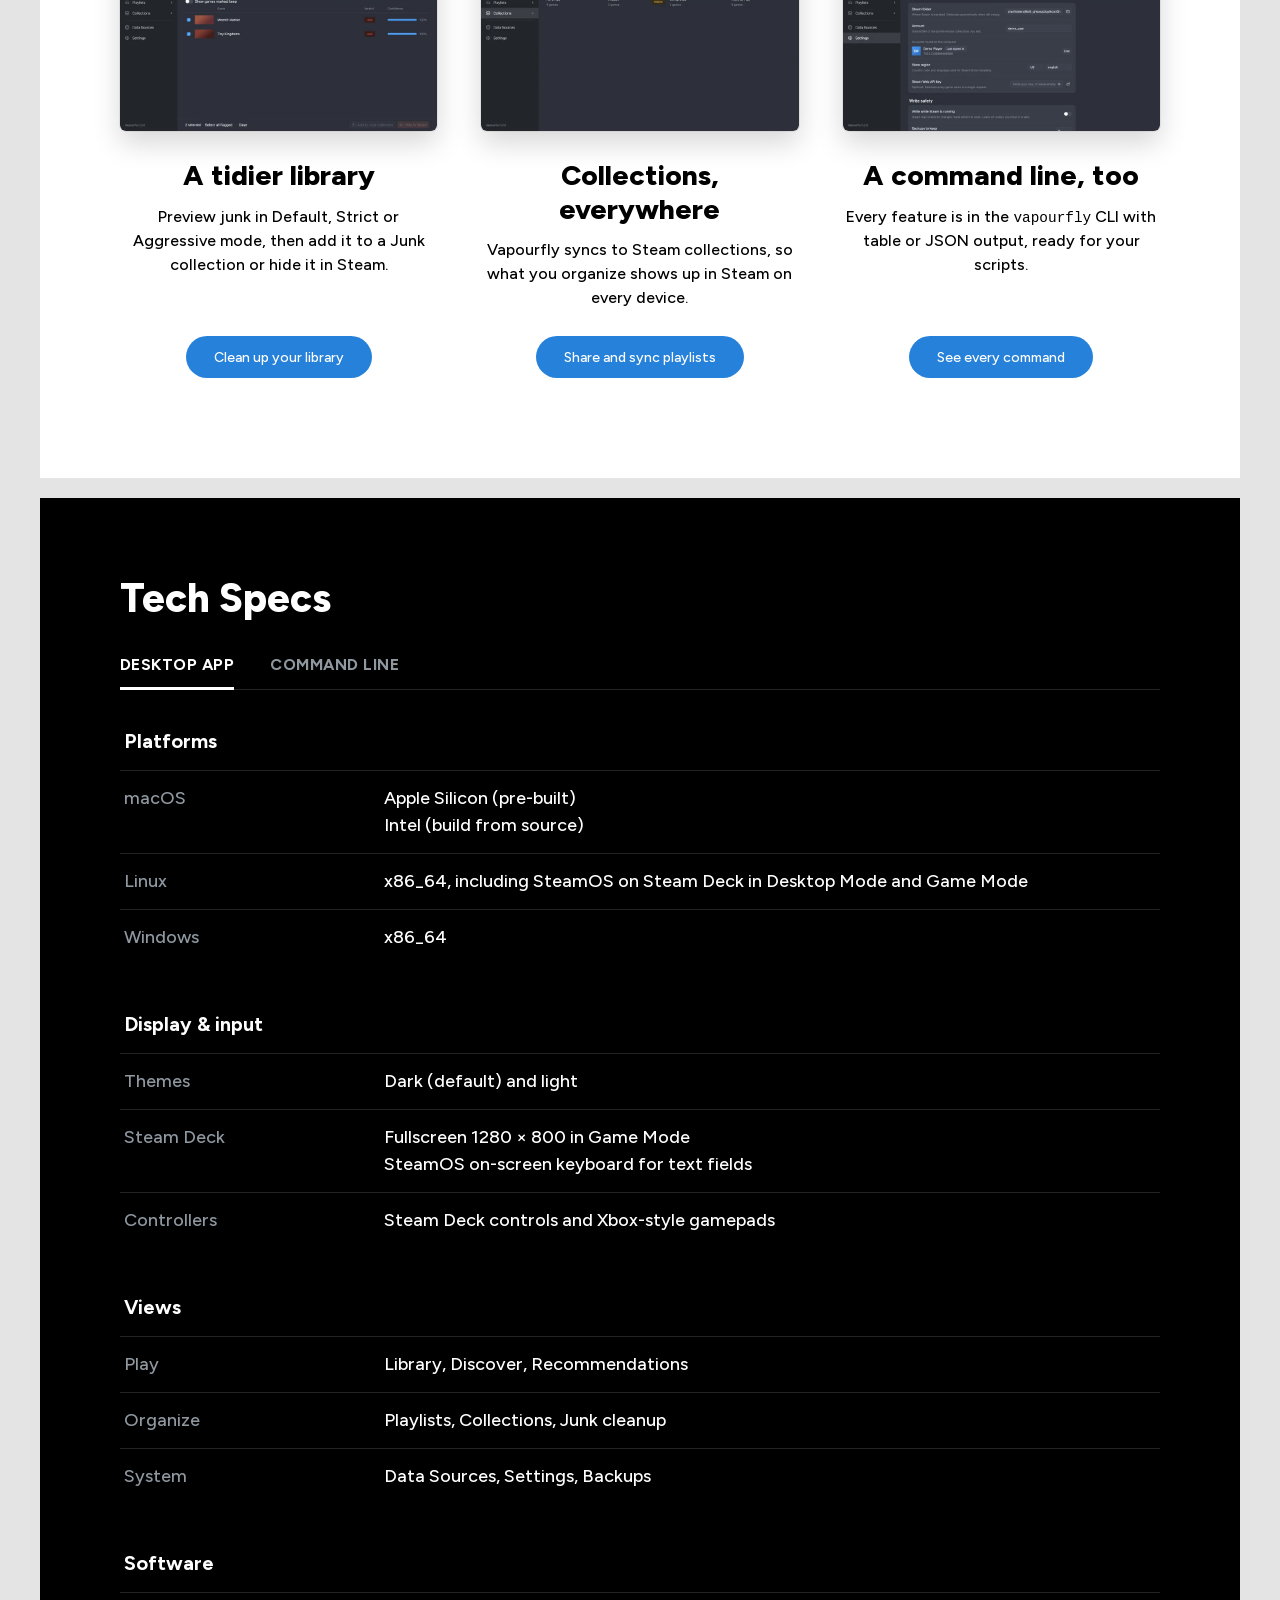
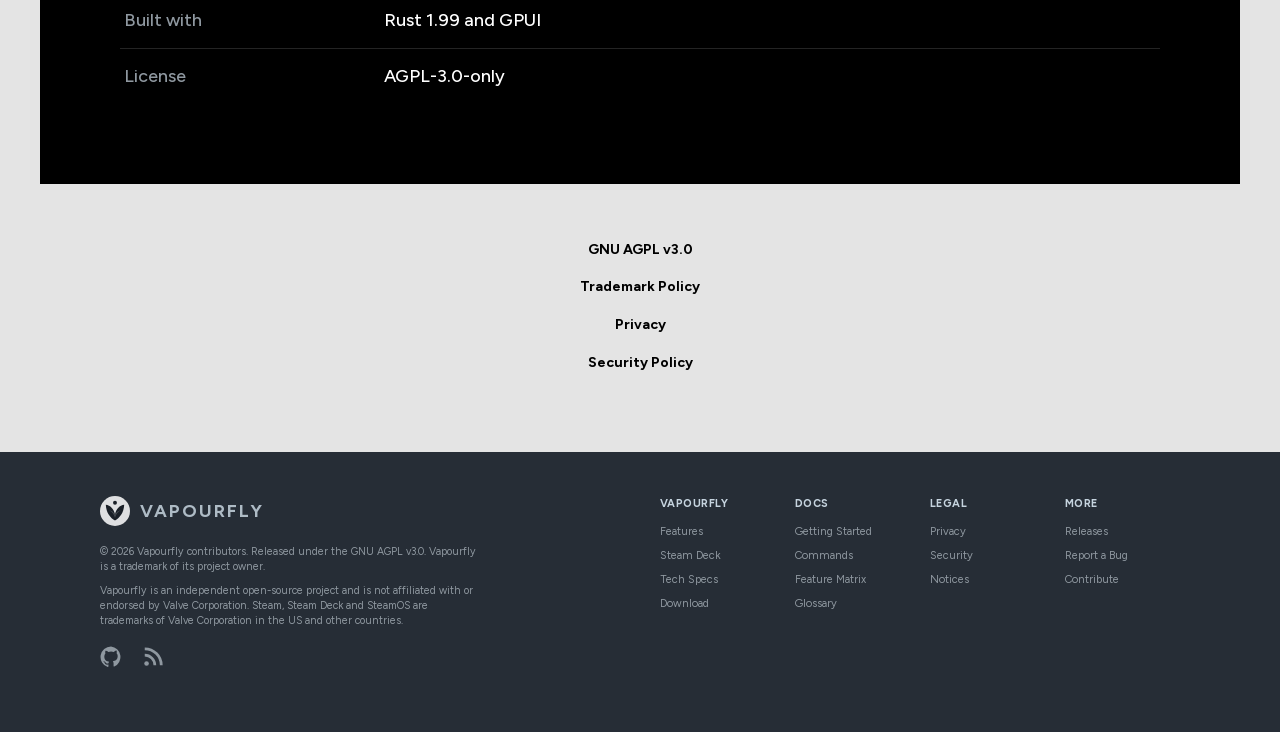
==== commit 52e35f5c: "chore: relicense to AGPL-3.0-only and require a CLA Replace the MIT/Apache-2.0 dual license with AGP" ====
--- a/site/index.html
+++ b/site/index.html
@@ -166,7 +166,7 @@
           <li>Desktop app and <code>vapourfly</code> command line in one download</li>
           <li>Apple Silicon build; Intel Macs build from source</li>
           <li>Reads your local Steam files. No account, no sign-in</li>
-          <li>Open source, MIT or Apache-2.0</li>
+          <li>Open source, AGPL-3.0</li>
         </ul>
       </div>
     </div>
@@ -194,7 +194,7 @@
     <a class="promo promo--cool" href="https://github.com/thedavidweng/vapourfly">
       <div class="promo__copy">
         <h3>Free and open source</h3>
-        <p>Written in Rust and dual-licensed MIT or Apache-2.0. Read the code, file an issue or send a pull request.</p>
+        <p>Written in Rust and licensed under AGPL-3.0. Read the code, file an issue or send a pull request.</p>
       </div>
       <svg class="promo__icon" viewBox="0 0 96 96" aria-hidden="true"><path fill="#000" d="M48 12a36 36 0 0 0-11.4 70.2c1.8.3 2.5-.8 2.5-1.7v-6.3c-10 2.2-12.2-4.3-12.2-4.3-1.6-4.2-4-5.3-4-5.3-3.3-2.2.2-2.2.2-2.2 3.6.3 5.5 3.7 5.5 3.7 3.2 5.5 8.5 3.9 10.6 3 .3-2.3 1.3-3.9 2.3-4.8-8-.9-16.4-4-16.4-17.8 0-3.9 1.4-7.1 3.7-9.7-.4-.9-1.6-4.6.4-9.5 0 0 3-1 9.9 3.7a34 34 0 0 1 18 0c6.9-4.7 9.9-3.7 9.9-3.7 2 4.9.7 8.6.4 9.5 2.3 2.6 3.7 5.8 3.7 9.7 0 13.9-8.4 16.9-16.4 17.8 1.3 1.1 2.4 3.3 2.4 6.7v9.9c0 1 .6 2.1 2.5 1.7A36 36 0 0 0 48 12Z"/></svg>
     </a>
@@ -368,7 +368,7 @@
           <tr><th scope="row">System</th><td>Data Sources, Settings, Backups</td></tr>
           <tr class="specs__group"><th colspan="2" scope="colgroup">Software</th></tr>
           <tr><th scope="row">Built with</th><td>Rust 1.99 and GPUI</td></tr>
-          <tr><th scope="row">License</th><td>MIT or Apache-2.0, at your option</td></tr>
+          <tr><th scope="row">License</th><td>AGPL-3.0-only</td></tr>
         </tbody>
       </table>
     </div>
@@ -397,8 +397,8 @@
   </section>
 
   <nav class="legal" aria-label="Legal">
-    <a href="https://github.com/thedavidweng/vapourfly/blob/main/LICENSE-MIT">MIT License</a>
-    <a href="https://github.com/thedavidweng/vapourfly/blob/main/LICENSE-APACHE">Apache License 2.0</a>
+    <a href="https://github.com/thedavidweng/vapourfly/blob/main/LICENSE">GNU AGPL v3.0</a>
+    <a href="https://github.com/thedavidweng/vapourfly/blob/main/TRADEMARKS.md">Trademark Policy</a>
     <a href="https://github.com/thedavidweng/vapourfly/blob/main/docs/reference/PRIVACY.md">Privacy</a>
     <a href="https://github.com/thedavidweng/vapourfly/blob/main/SECURITY.md">Security Policy</a>
   </nav>
@@ -408,7 +408,7 @@
   <div class="ft__inner">
     <div class="ft__brand">
       <a class="ft__logo" href="./" aria-label="Vapourfly home"><img src="assets/img/mark.svg" alt="" width="30" height="30"><span>VAPOURFLY</span></a>
-      <p>© 2026 Vapourfly contributors. Released under the MIT and Apache-2.0 licenses.</p>
+      <p>© 2026 Vapourfly contributors. Released under the GNU AGPL v3.0. Vapourfly is a trademark of its project owner.</p>
       <p>Vapourfly is an independent open-source project and is not affiliated with or endorsed by Valve Corporation. Steam, Steam Deck and SteamOS are trademarks of Valve Corporation in the US and other countries.</p>
       <div class="ft__social">
         <a href="https://github.com/thedavidweng/vapourfly" aria-label="Vapourfly on GitHub"><svg viewBox="0 0 24 24" aria-hidden="true"><path fill="currentColor" d="M12 .5a11.5 11.5 0 0 0-3.6 22.4c.6.1.8-.3.8-.6v-2c-3.2.7-3.9-1.4-3.9-1.4-.5-1.3-1.3-1.7-1.3-1.7-1-.7.1-.7.1-.7 1.2.1 1.8 1.2 1.8 1.2 1 1.8 2.7 1.3 3.4 1 .1-.8.4-1.3.7-1.6-2.6-.3-5.3-1.3-5.3-5.7 0-1.3.5-2.3 1.2-3.1-.1-.3-.5-1.5.1-3 0 0 1-.3 3.2 1.2a11 11 0 0 1 5.8 0C17 4.5 18 4.8 18 4.8c.6 1.6.2 2.8.1 3 .8.8 1.2 1.9 1.2 3.1 0 4.4-2.7 5.4-5.3 5.7.4.4.8 1.1.8 2.1v3.1c0 .3.2.7.8.6A11.5 11.5 0 0 0 12 .5Z"/></svg></a>
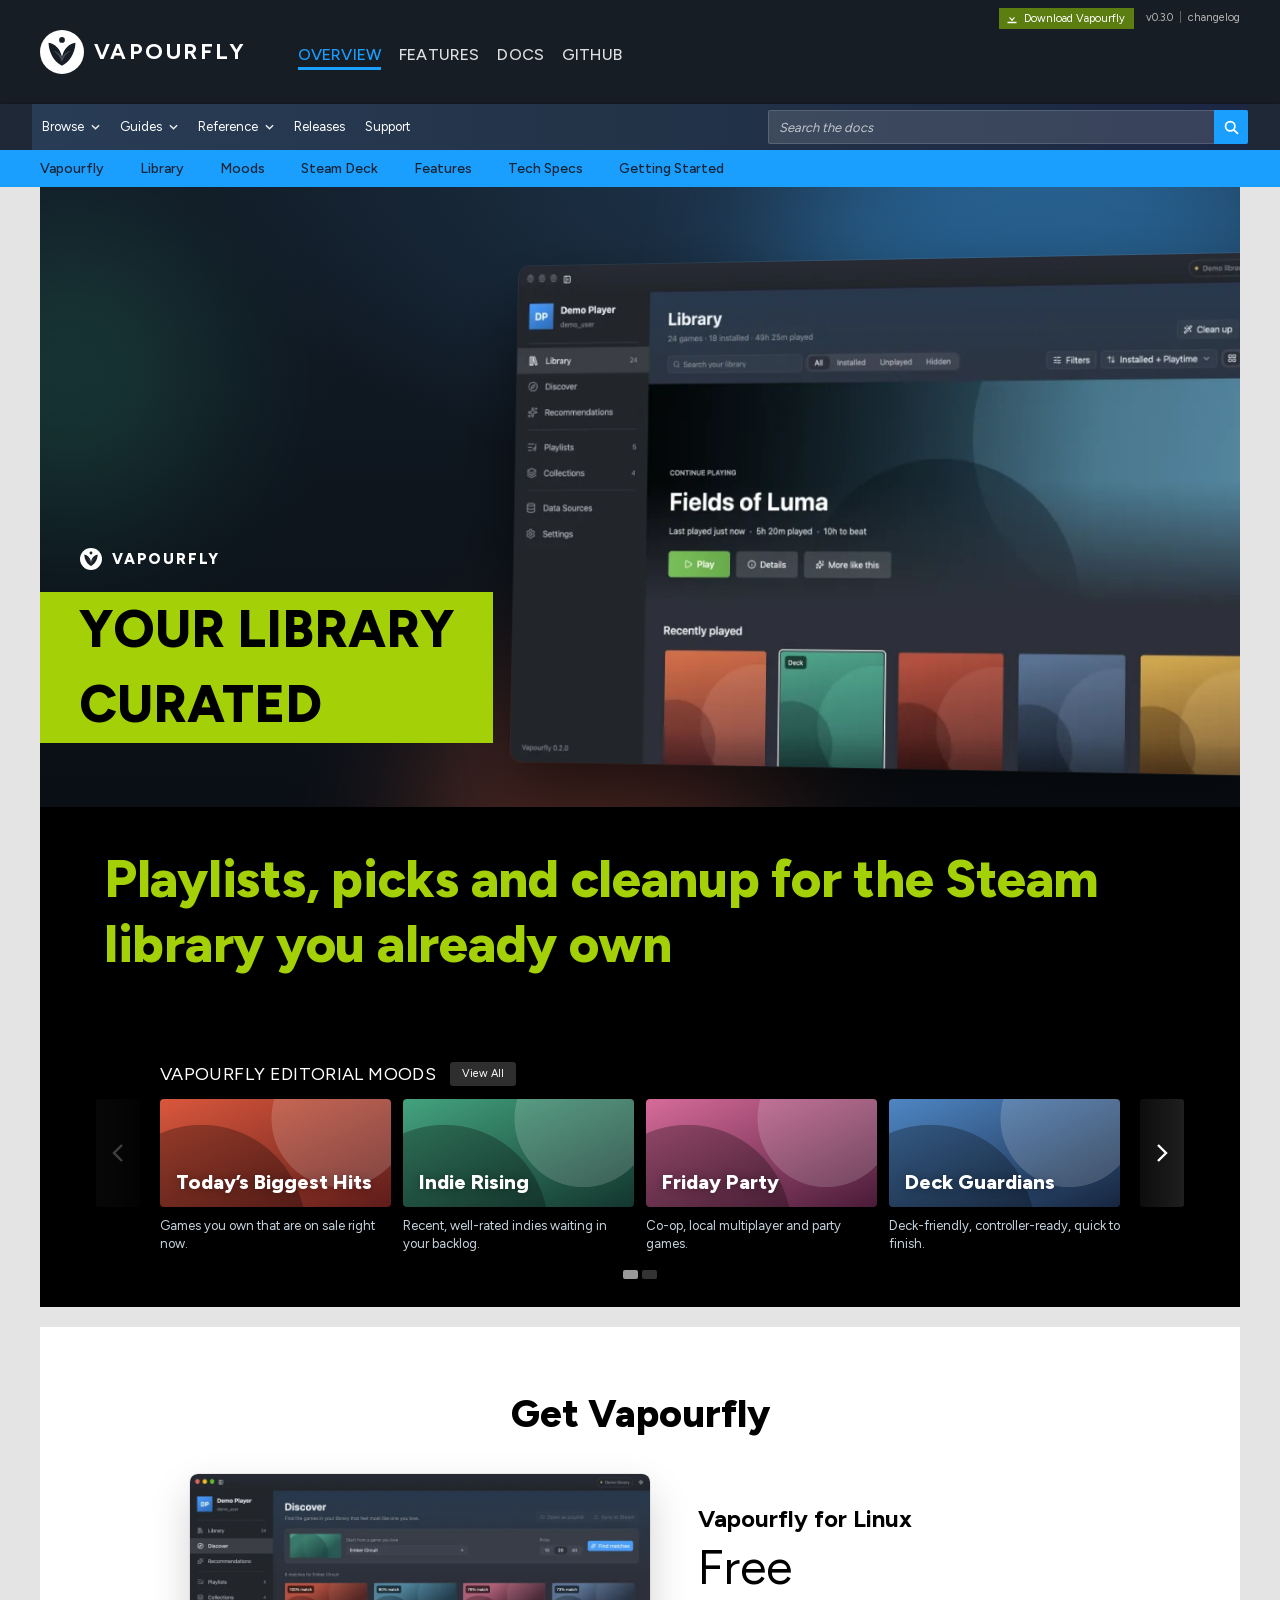
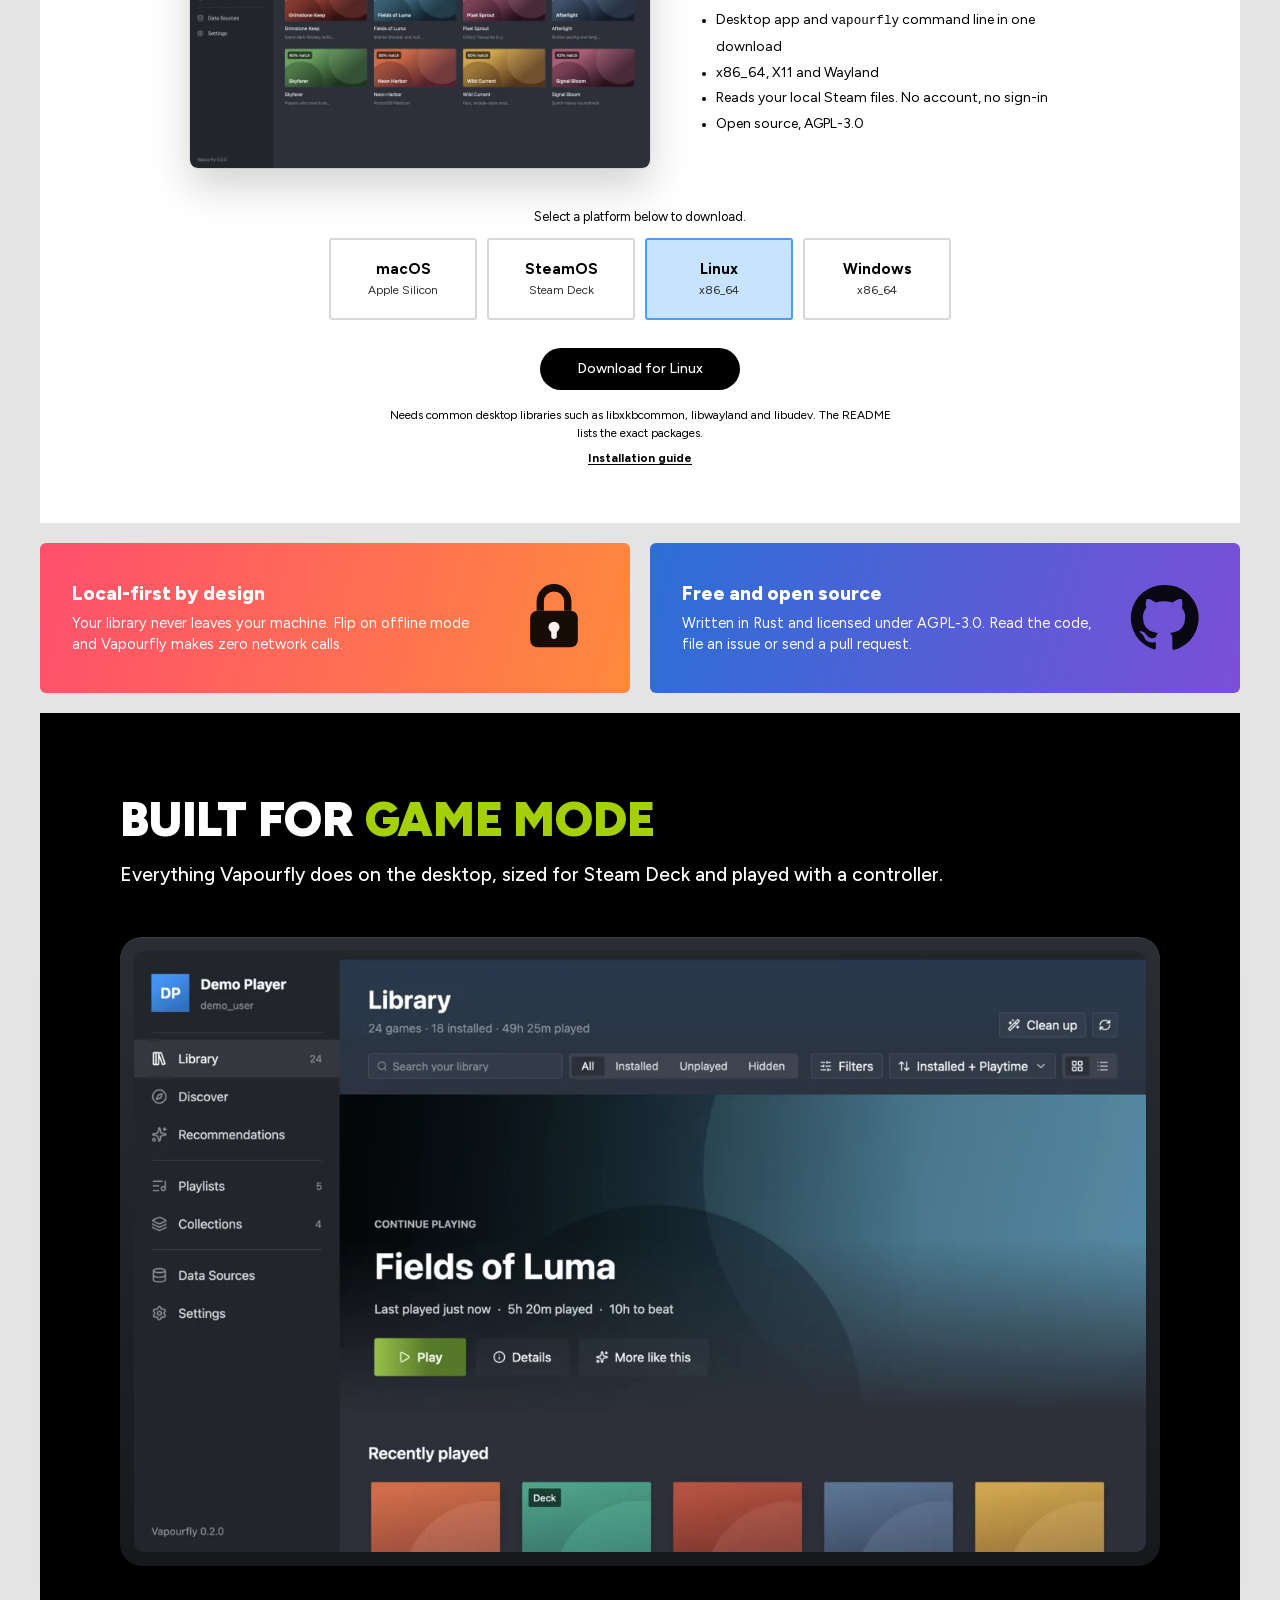
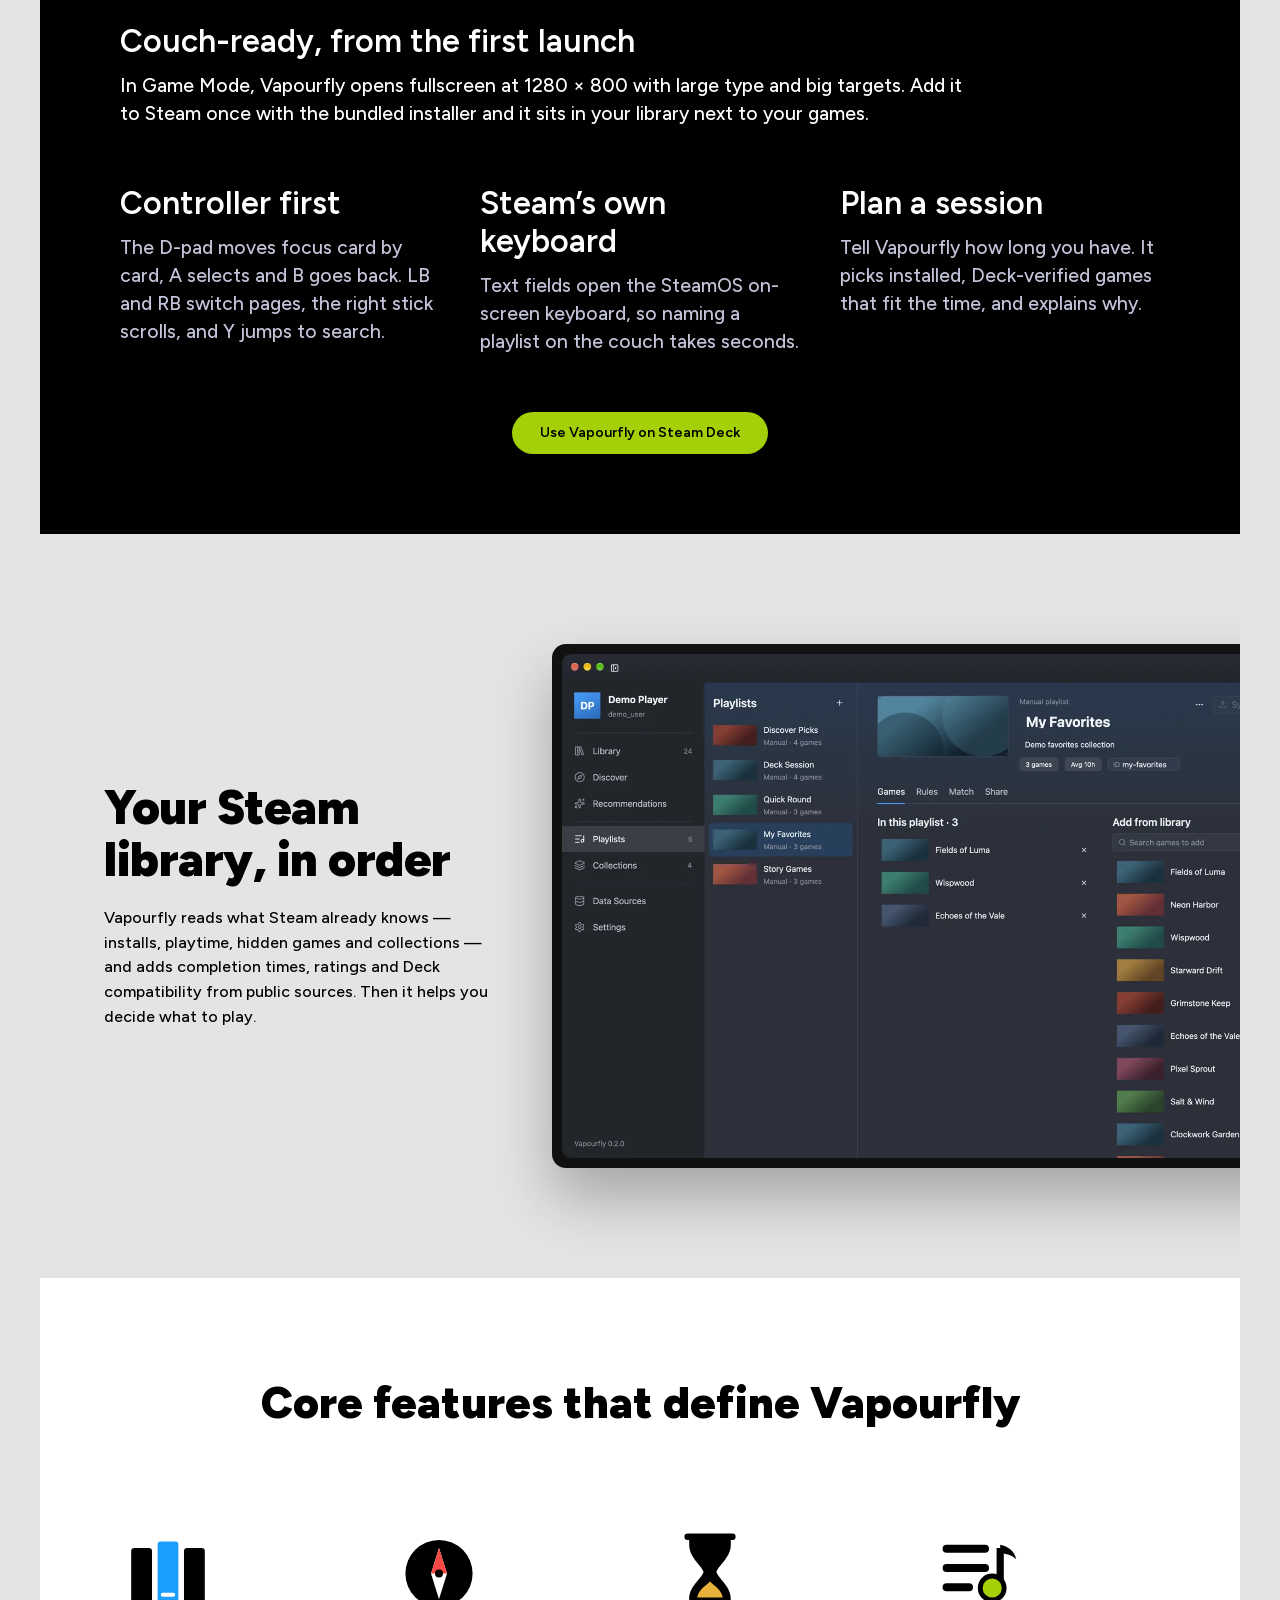
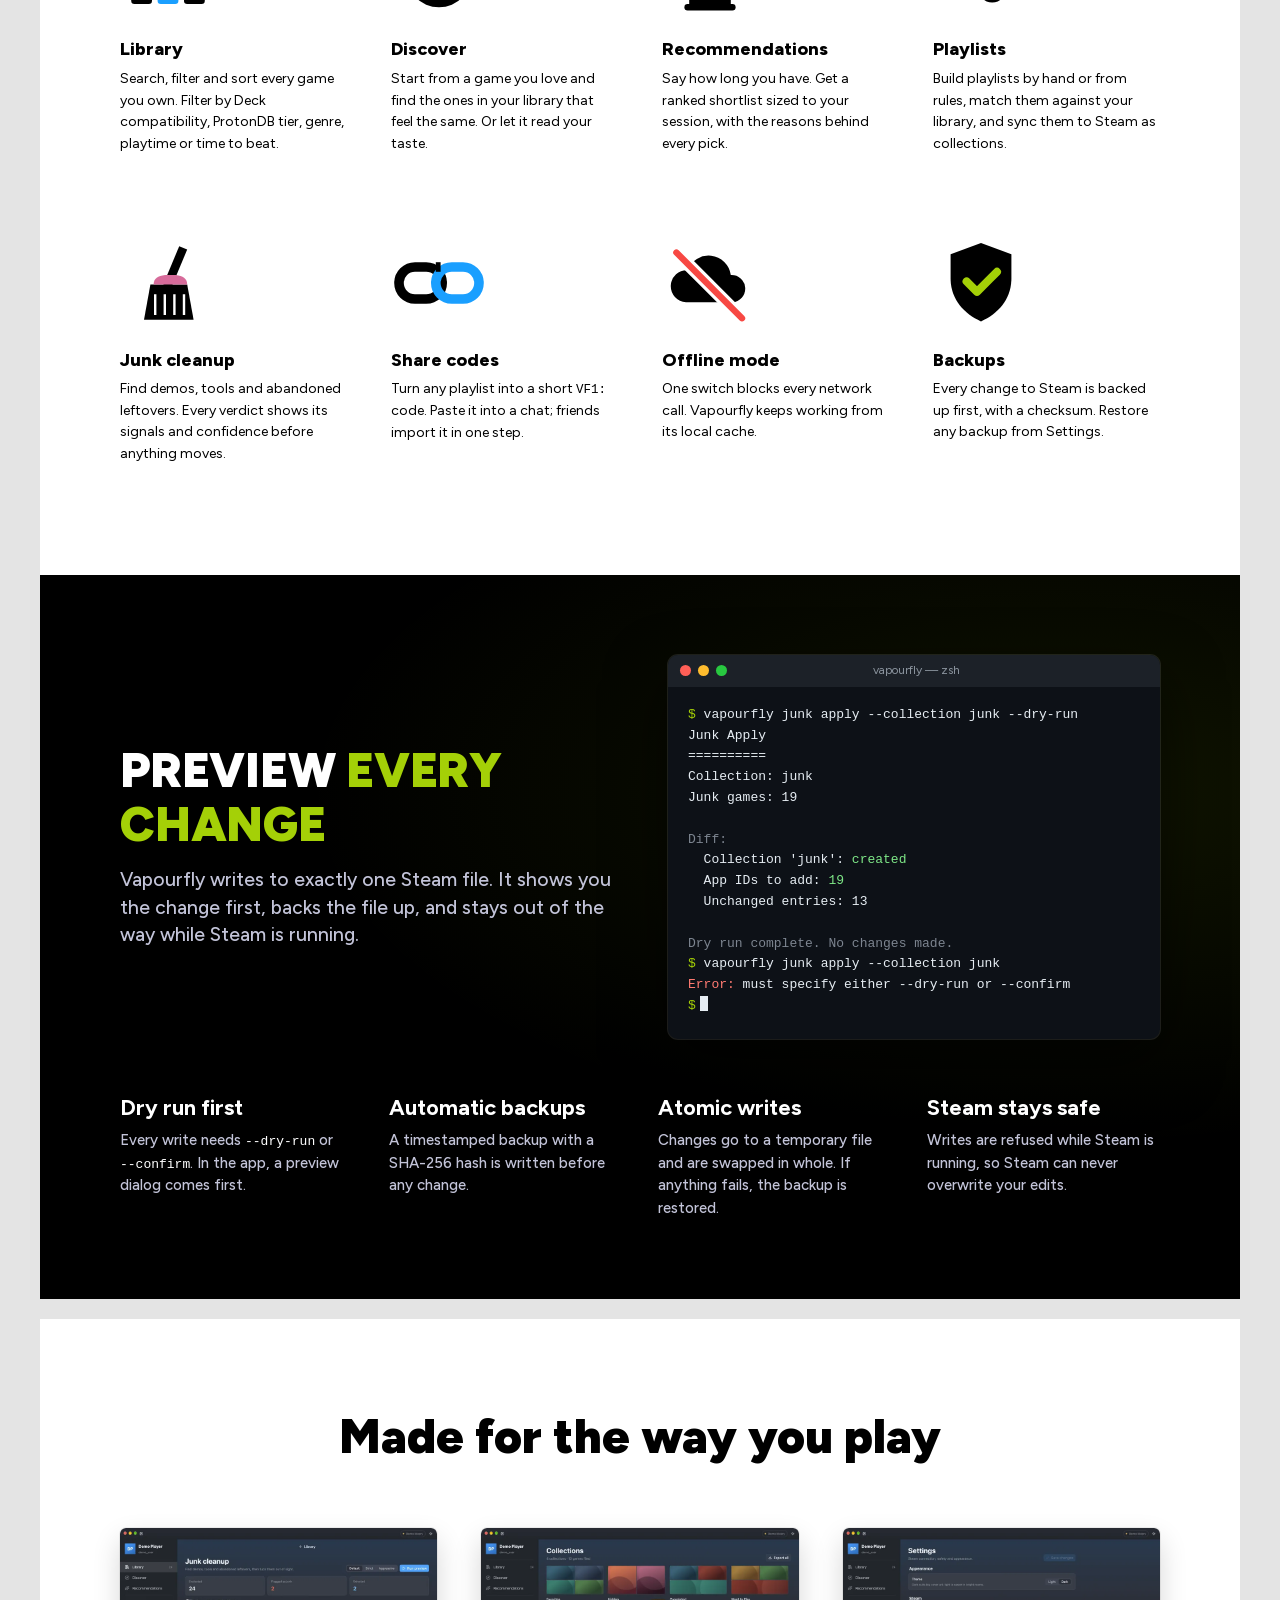
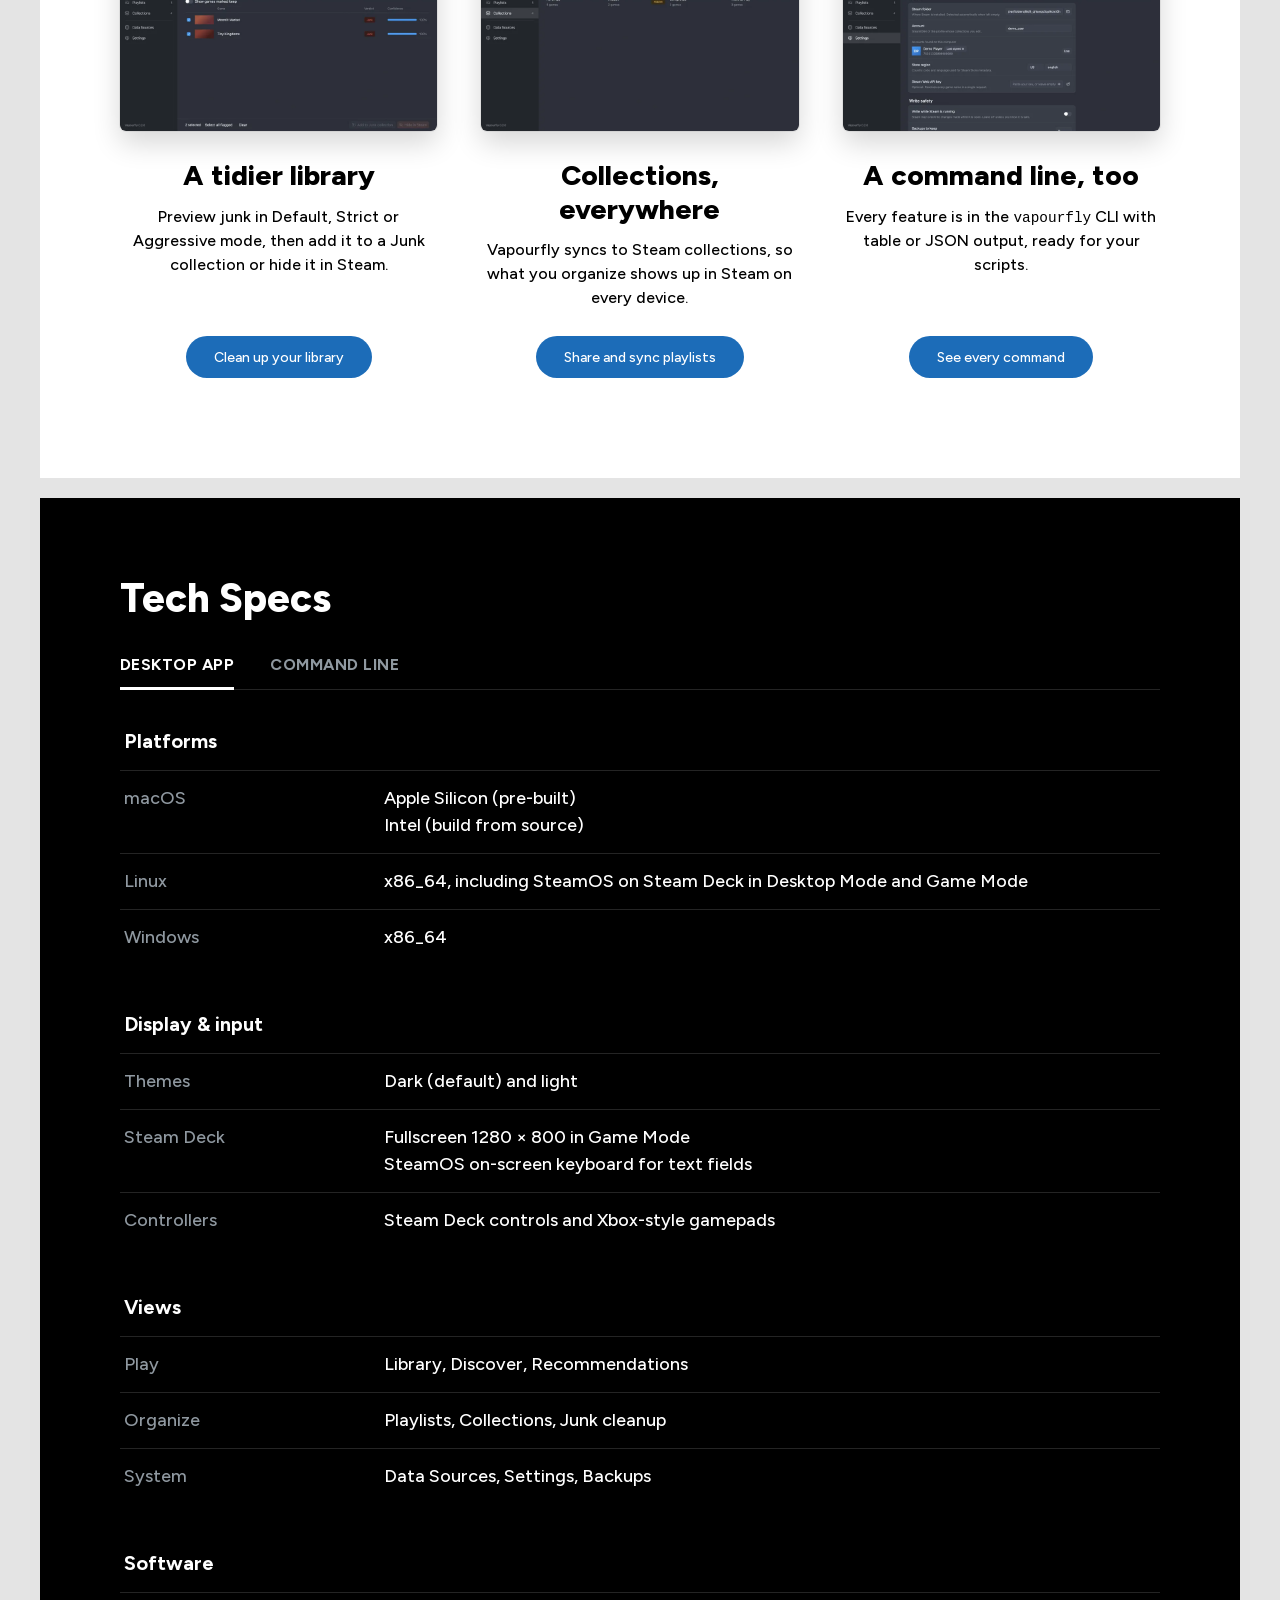
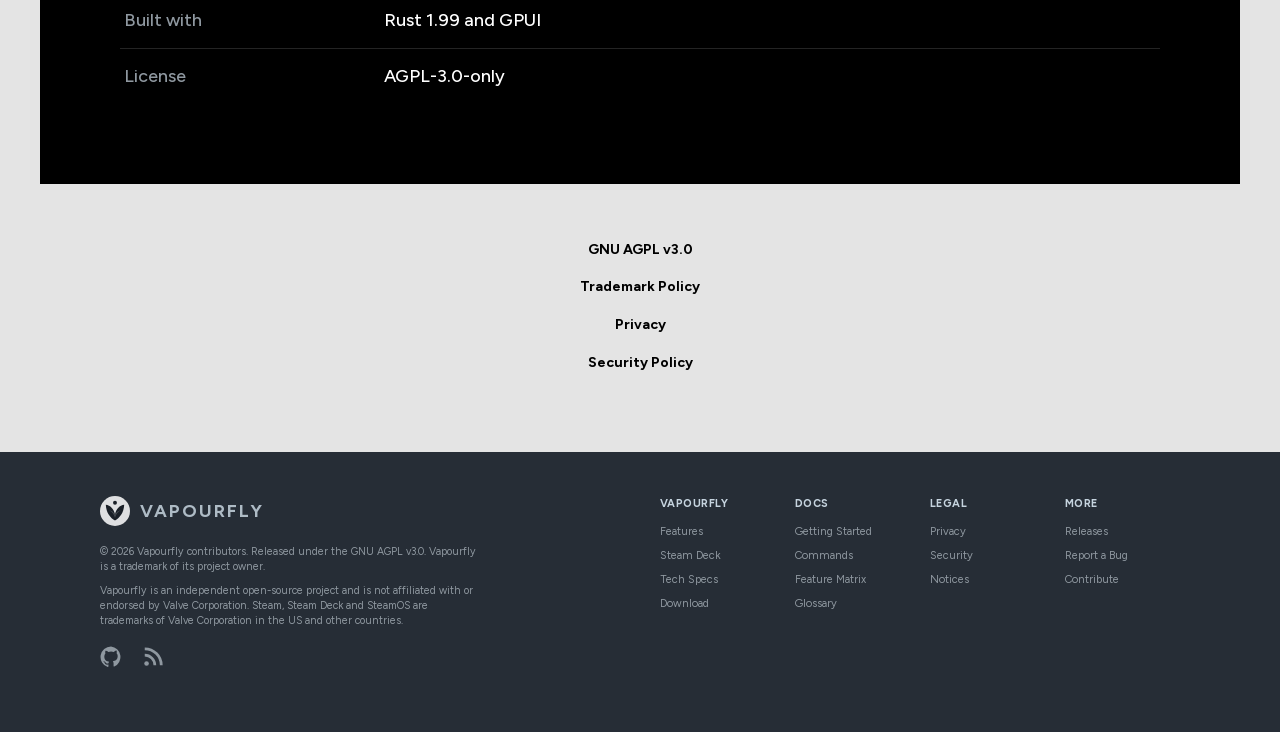
==== commit 2fcf7972: "fix: improve website accessibility and performance" ====
--- a/site/index.html
+++ b/site/index.html
@@ -12,7 +12,9 @@
   <meta property="og:type" content="website">
   <meta property="og:title" content="Vapourfly — Your Steam library, curated">
   <meta property="og:description" content="Playlists, recommendations and junk cleanup for the Steam library you already own. Free and open source, for desktop and Steam Deck.">
-  <meta property="og:image" content="https://thedavidweng.github.io/vapourfly/assets/img/og.jpg">
+  <link rel="canonical" href="https://vapourfly.blahaj.uk/">
+  <meta property="og:url" content="https://vapourfly.blahaj.uk/">
+  <meta property="og:image" content="https://vapourfly.blahaj.uk/assets/img/og.jpg">
   <meta name="twitter:card" content="summary_large_image">
   <script defer src="assets/js/site.js"></script>
 </head>
@@ -178,8 +180,8 @@
       <button class="sku__opt" type="button" role="radio" aria-checked="false" data-sku="win"><b>Windows</b><span>x86_64</span></button>
     </div>
     <a class="pill pill--black" data-sku-cta href="https://github.com/thedavidweng/vapourfly/releases/latest/download/vapourfly-macos-aarch64.tar.gz">Download for macOS</a>
-    <p class="sku__fine" data-sku-fine>Builds are not notarized. The first time, right-click the app and choose <b>Open</b>.</p>
-    <a class="sku__more" href="https://github.com/thedavidweng/vapourfly#installation">Installation guide</a>
+    <p class="sku__fine" data-sku-fine>Or install with Homebrew: <code>brew install --cask thedavidweng/tap/vapourfly</code>.<br>Builds are not notarized. When downloading directly, right-click the app and choose <b>Open</b>.</p>
+    <a class="sku__more" href="https://github.com/thedavidweng/vapourfly#install">Installation guide</a>
   </section>
 
   <!-- Promo cards -->
@@ -385,7 +387,7 @@
           <tr><th scope="row">Formats</th><td>Table or JSON</td></tr>
           <tr><th scope="row">Playlists</th><td><code>vapourfly.playlist.v1</code> JSON and <code>VF1:</code> share codes</td></tr>
           <tr class="specs__group"><th colspan="2" scope="colgroup">Data sources</th></tr>
-          <tr><th scope="row">No key needed</th><td>Steam Store, ProtonDB, PCGamingWiki, HowLongToBeat</td></tr>
+          <tr><th scope="row">No key needed</th><td>Steam Store, ProtonDB, PCGamingWiki, legacy HLTB cache</td></tr>
           <tr><th scope="row">Optional keys</th><td>IGDB, RAWG, Steam Web API</td></tr>
           <tr class="specs__group"><th colspan="2" scope="colgroup">Safety</th></tr>
           <tr><th scope="row">Writes</th><td><code>--dry-run</code> or <code>--confirm</code> required</td></tr>
@@ -416,10 +418,10 @@
       </div>
     </div>
     <div class="ft__cols">
-      <div><h4>VAPOURFLY</h4><a href="#features">Features</a><a href="#deck">Steam Deck</a><a href="#specs">Tech Specs</a><a href="#download">Download</a></div>
-      <div><h4>DOCS</h4><a href="https://github.com/thedavidweng/vapourfly/blob/main/docs/tutorials/getting-started.md">Getting Started</a><a href="https://github.com/thedavidweng/vapourfly/blob/main/docs/reference/COMMANDS.md">Commands</a><a href="https://github.com/thedavidweng/vapourfly/blob/main/docs/reference/FEATURES.md">Feature Matrix</a><a href="https://github.com/thedavidweng/vapourfly/blob/main/CONTEXT.md">Glossary</a></div>
-      <div><h4>LEGAL</h4><a href="https://github.com/thedavidweng/vapourfly/blob/main/docs/reference/PRIVACY.md">Privacy</a><a href="https://github.com/thedavidweng/vapourfly/blob/main/SECURITY.md">Security</a><a href="https://github.com/thedavidweng/vapourfly/blob/main/THIRD_PARTY_NOTICES.md">Notices</a></div>
-      <div><h4>MORE</h4><a href="https://github.com/thedavidweng/vapourfly/releases">Releases</a><a href="https://github.com/thedavidweng/vapourfly/issues">Report a Bug</a><a href="https://github.com/thedavidweng/vapourfly/blob/main/CONTRIBUTING.md">Contribute</a></div>
+      <div><h2>VAPOURFLY</h2><a href="#features">Features</a><a href="#deck">Steam Deck</a><a href="#specs">Tech Specs</a><a href="#download">Download</a></div>
+      <div><h2>DOCS</h2><a href="https://github.com/thedavidweng/vapourfly/blob/main/docs/tutorials/getting-started.md">Getting Started</a><a href="https://github.com/thedavidweng/vapourfly/blob/main/docs/reference/COMMANDS.md">Commands</a><a href="https://github.com/thedavidweng/vapourfly/blob/main/docs/reference/FEATURES.md">Feature Matrix</a><a href="https://github.com/thedavidweng/vapourfly/blob/main/CONTEXT.md">Glossary</a></div>
+      <div><h2>LEGAL</h2><a href="https://github.com/thedavidweng/vapourfly/blob/main/docs/reference/PRIVACY.md">Privacy</a><a href="https://github.com/thedavidweng/vapourfly/blob/main/SECURITY.md">Security</a><a href="https://github.com/thedavidweng/vapourfly/blob/main/THIRD_PARTY_NOTICES.md">Notices</a></div>
+      <div><h2>MORE</h2><a href="https://github.com/thedavidweng/vapourfly/releases">Releases</a><a href="https://github.com/thedavidweng/vapourfly/issues">Report a Bug</a><a href="https://github.com/thedavidweng/vapourfly/blob/main/CONTRIBUTING.md">Contribute</a></div>
     </div>
   </div>
 </footer>
--- a/site/assets/css/site.css
+++ b/site/assets/css/site.css
@@ -193,7 +193,7 @@
 .hb__inner::-webkit-scrollbar { display: none; }
 .hb a {
   flex: none; padding: 8px;
-  color: #fff; font-size: 14px; font-weight: 500; line-height: 21px; white-space: nowrap;
+  color: #102333; font-size: 14px; font-weight: 500; line-height: 21px; white-space: nowrap;
 }
 .hb a:hover { text-decoration: underline; text-underline-offset: 3px; }
 
@@ -358,7 +358,7 @@
 .pill--black:hover { background: #2a2a2a; }
 .pill--accent { background: var(--accent); color: #000; font-weight: 600; }
 .pill--accent:hover { background: var(--accent-hi); }
-.pill--blue { background: var(--blue); color: #fff; }
+.pill--blue { background: #1c6cb8; color: #fff; }
 .pill--blue:hover { background: var(--blue-hi); }
 
 /* ───────────────────────── Promo cards ───────────────────────── */
@@ -523,7 +523,7 @@
 .ft__social a:hover { color: #fff; }
 .ft__social svg { width: 22px; height: 22px; }
 .ft__cols { display: grid; grid-template-columns: repeat(4, 1fr); gap: 20px; }
-.ft__cols h4 { margin-bottom: 8px; color: #c6d4df; font-size: 11px; font-weight: 700; letter-spacing: .04em; }
+.ft__cols h2 { margin-bottom: 8px; color: #c6d4df; font-size: 11px; font-weight: 700; letter-spacing: .04em; }
 .ft__cols a { display: block; font-size: 11px; line-height: 24px; color: var(--steam-dim); }
 .ft__cols a:hover { color: #fff; }
 
